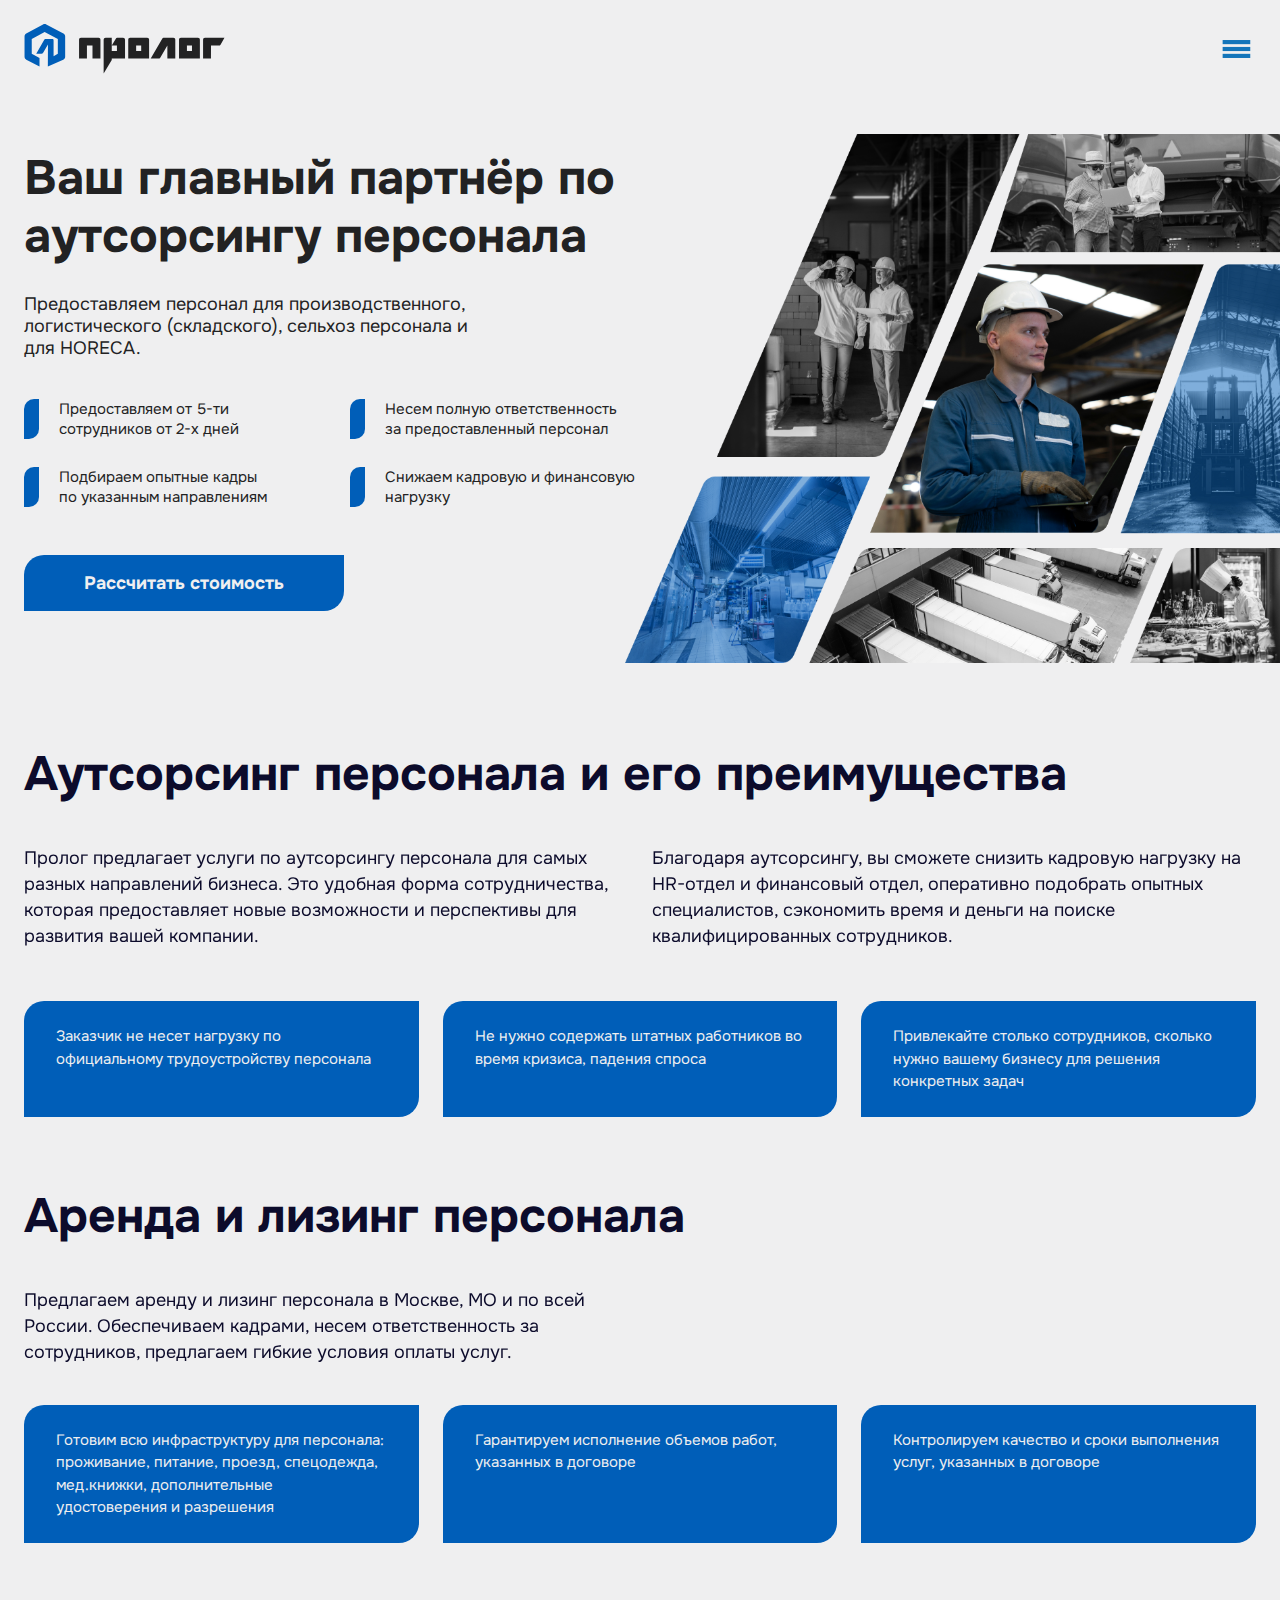
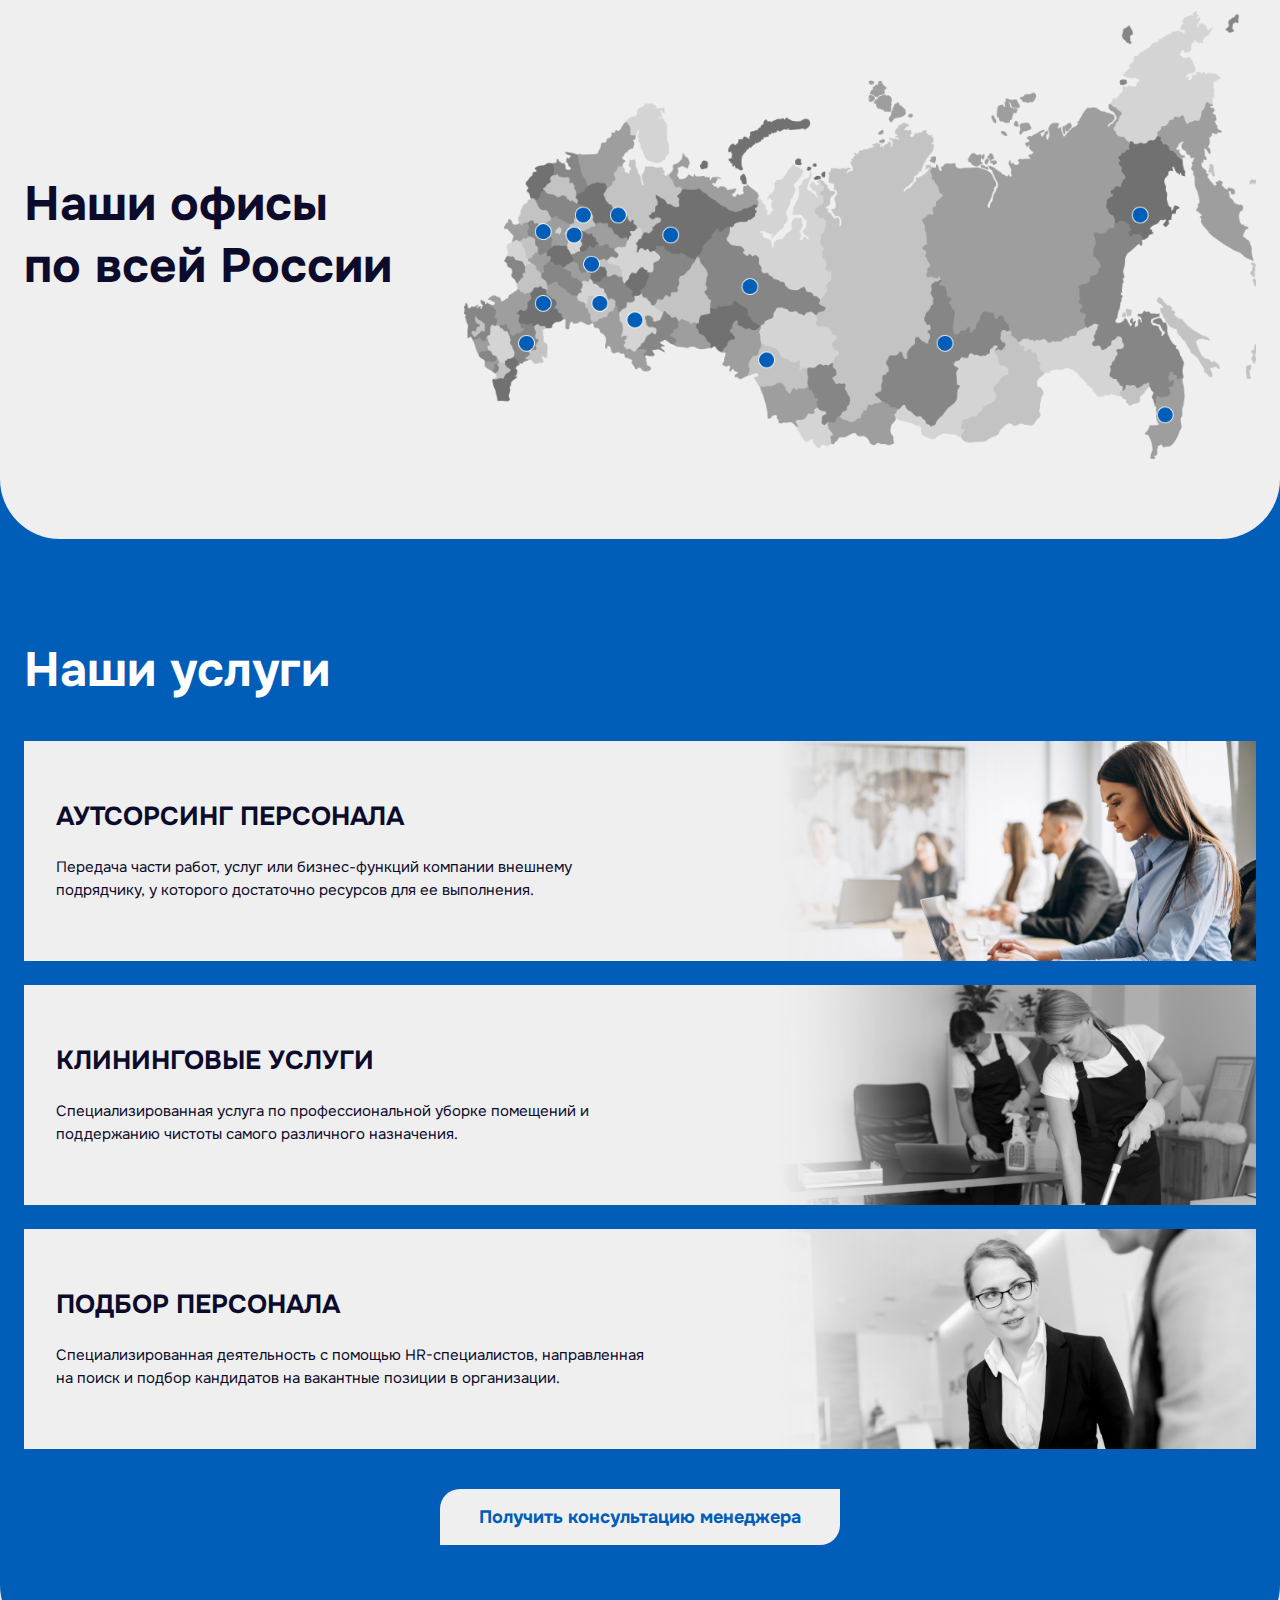
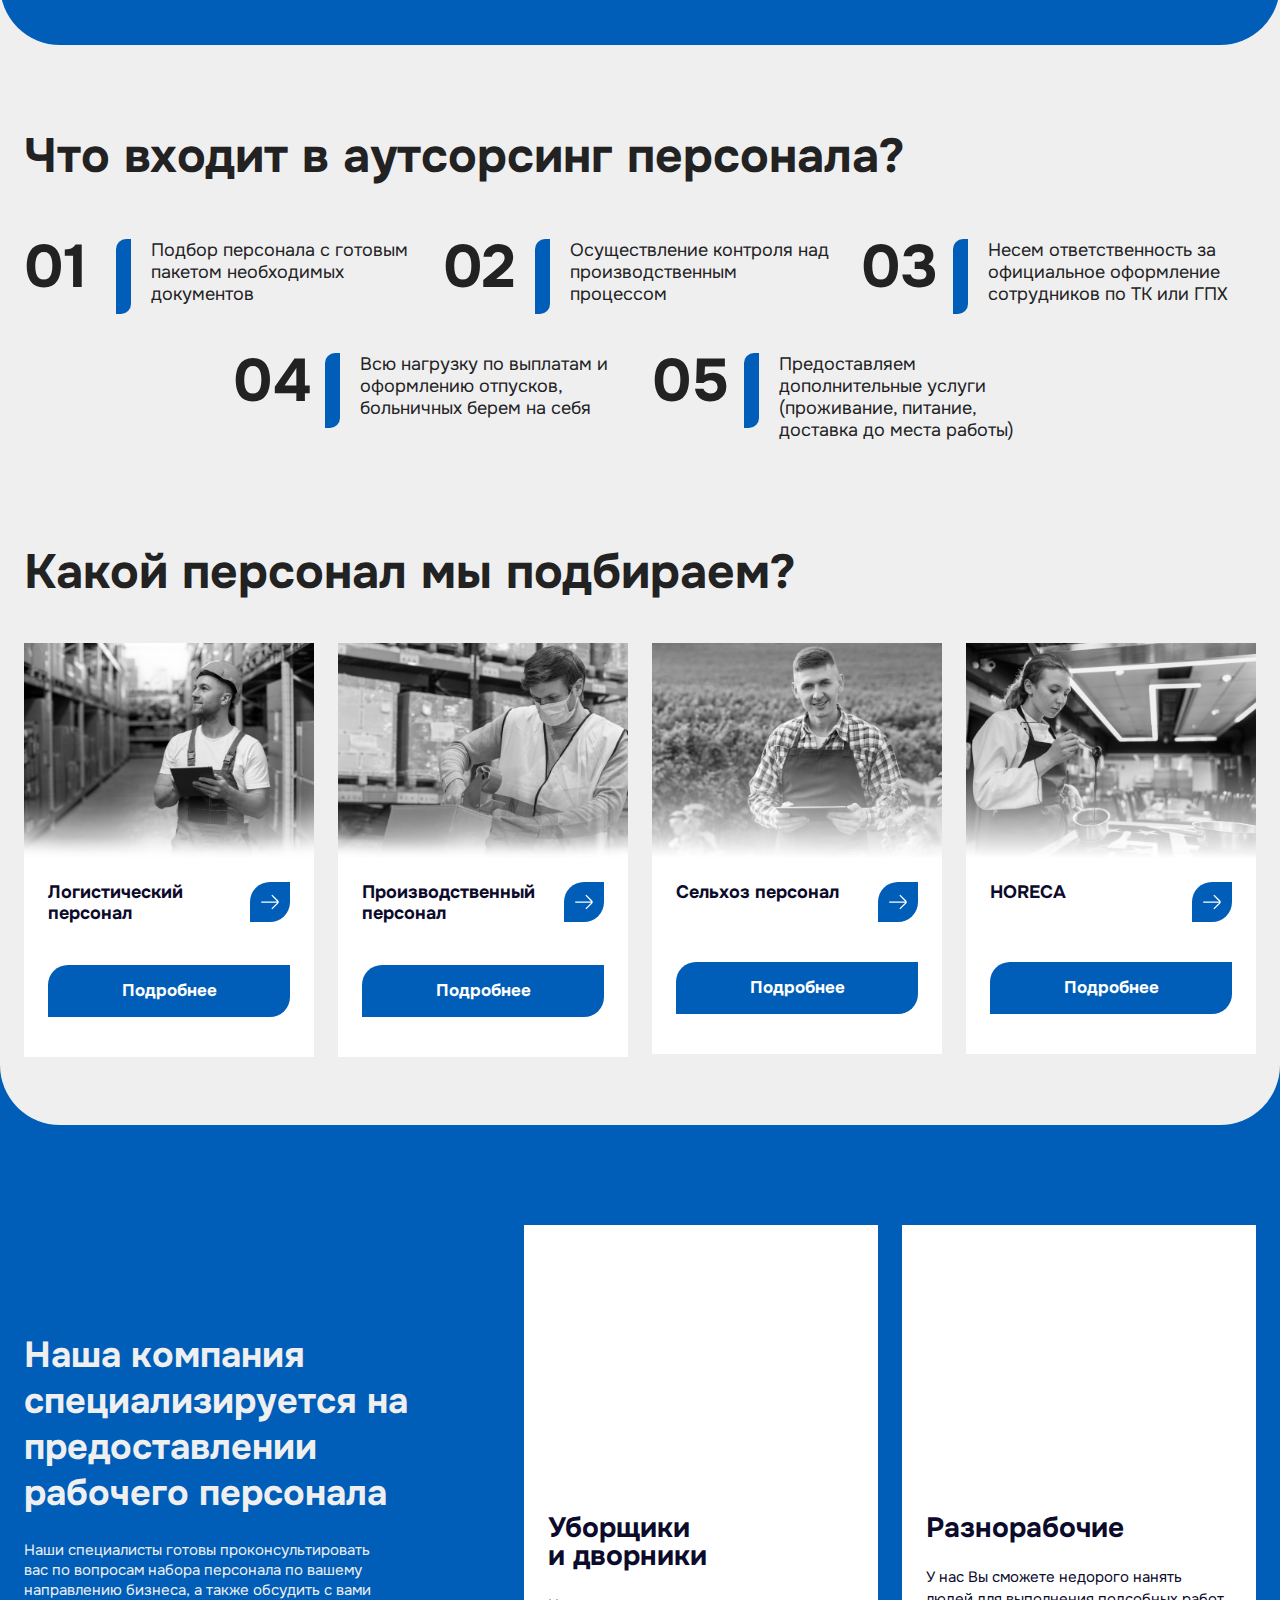
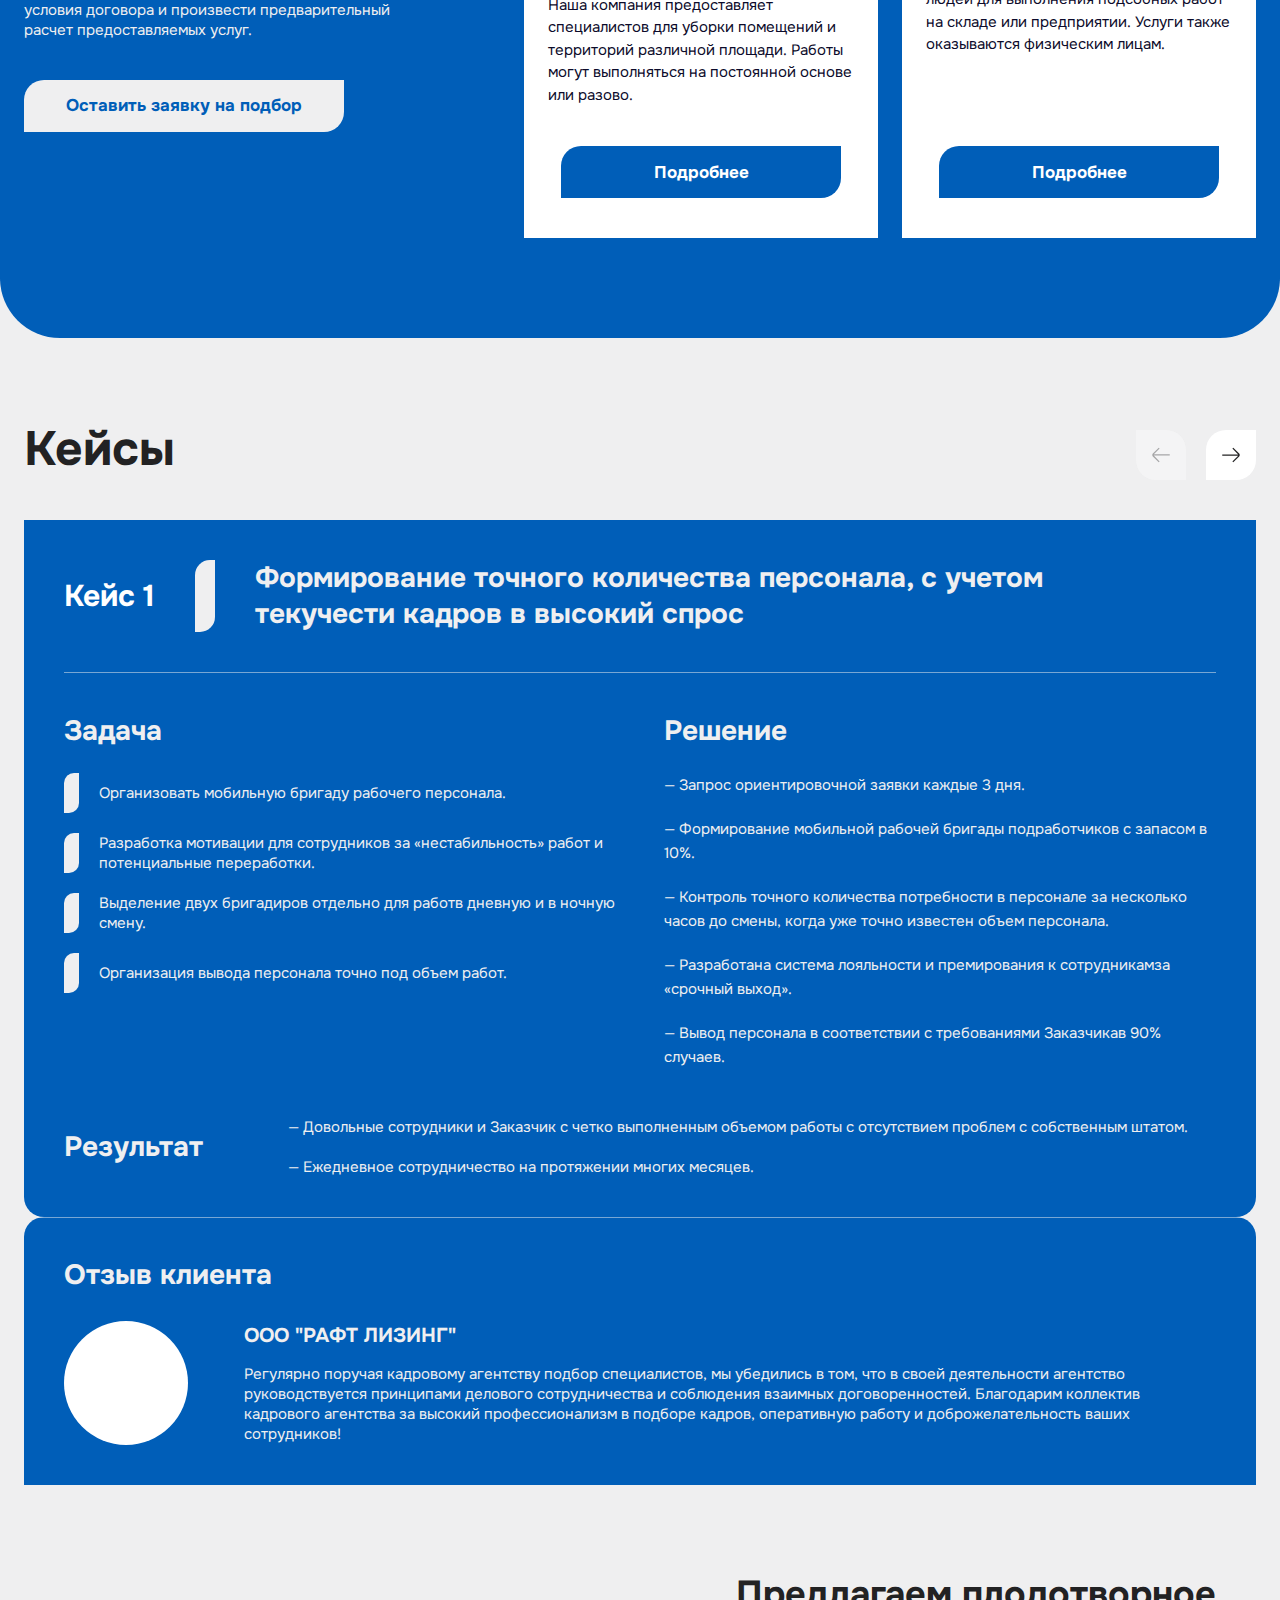
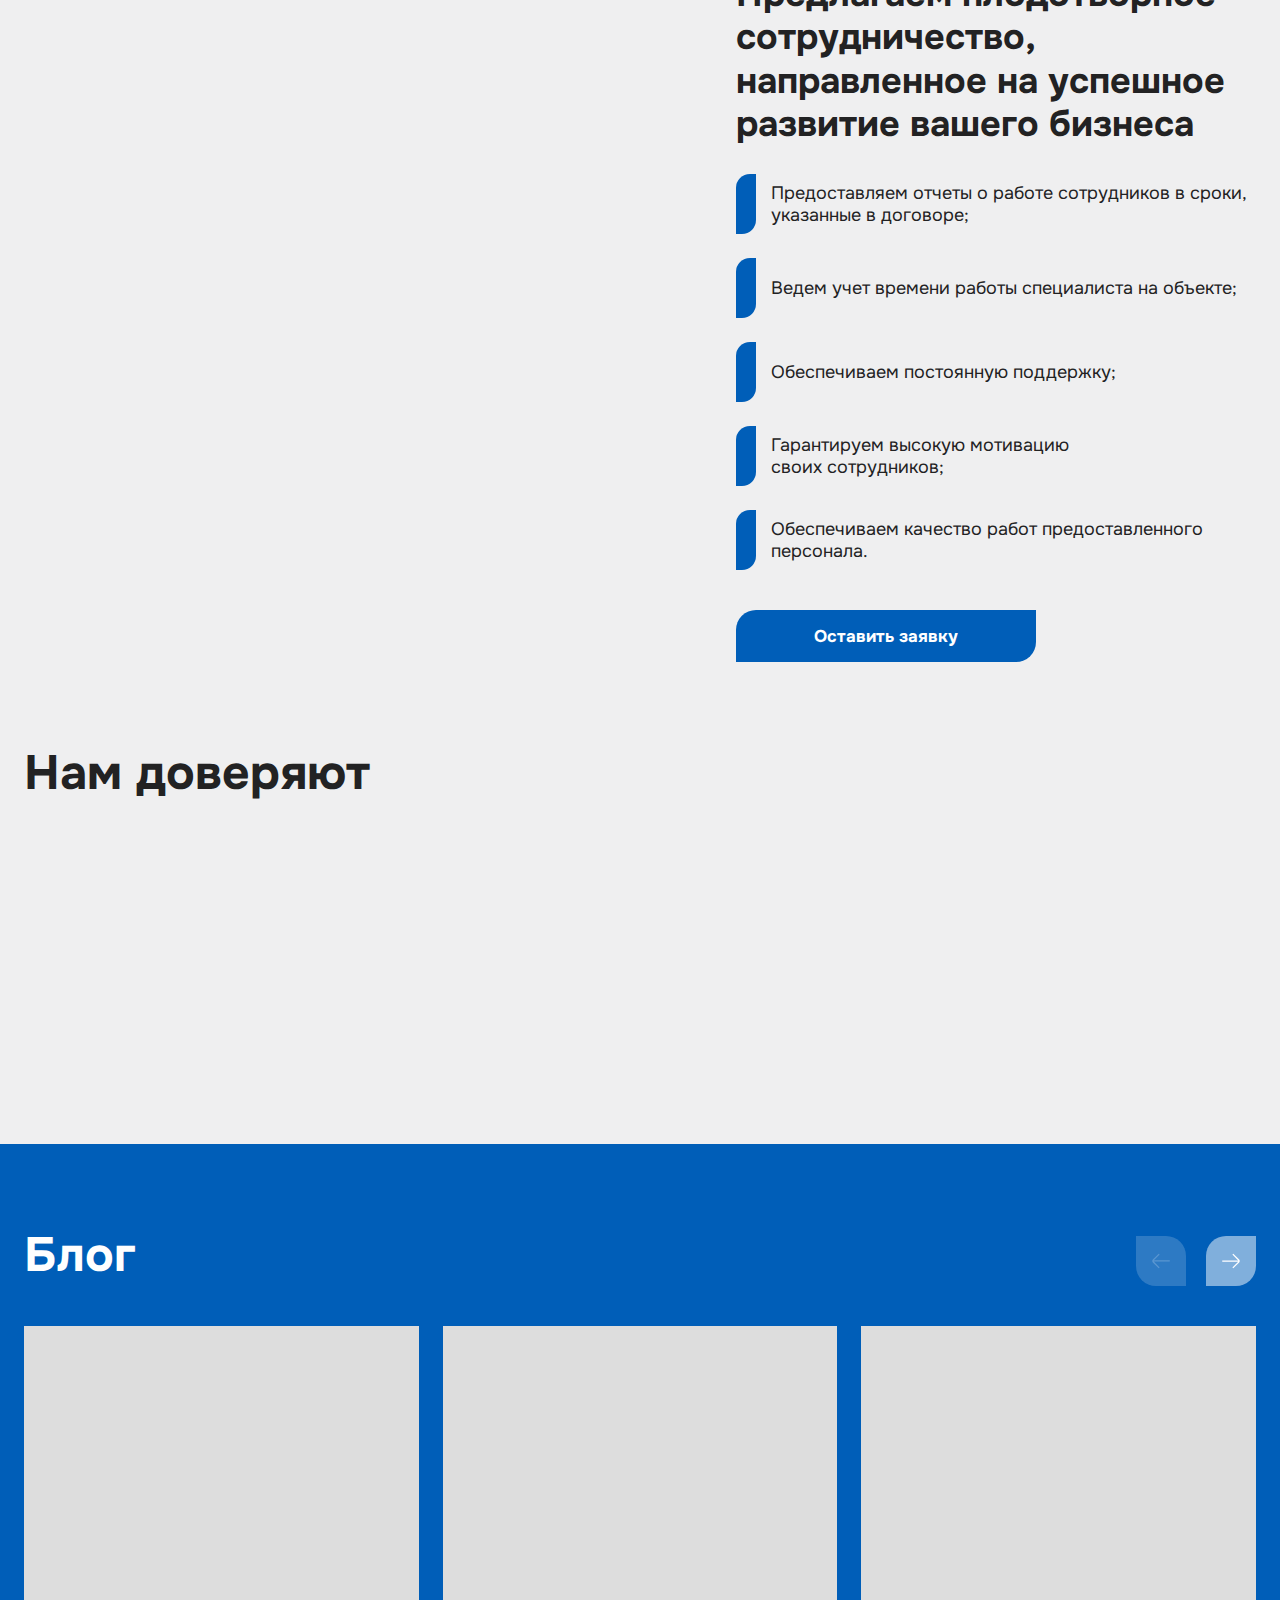
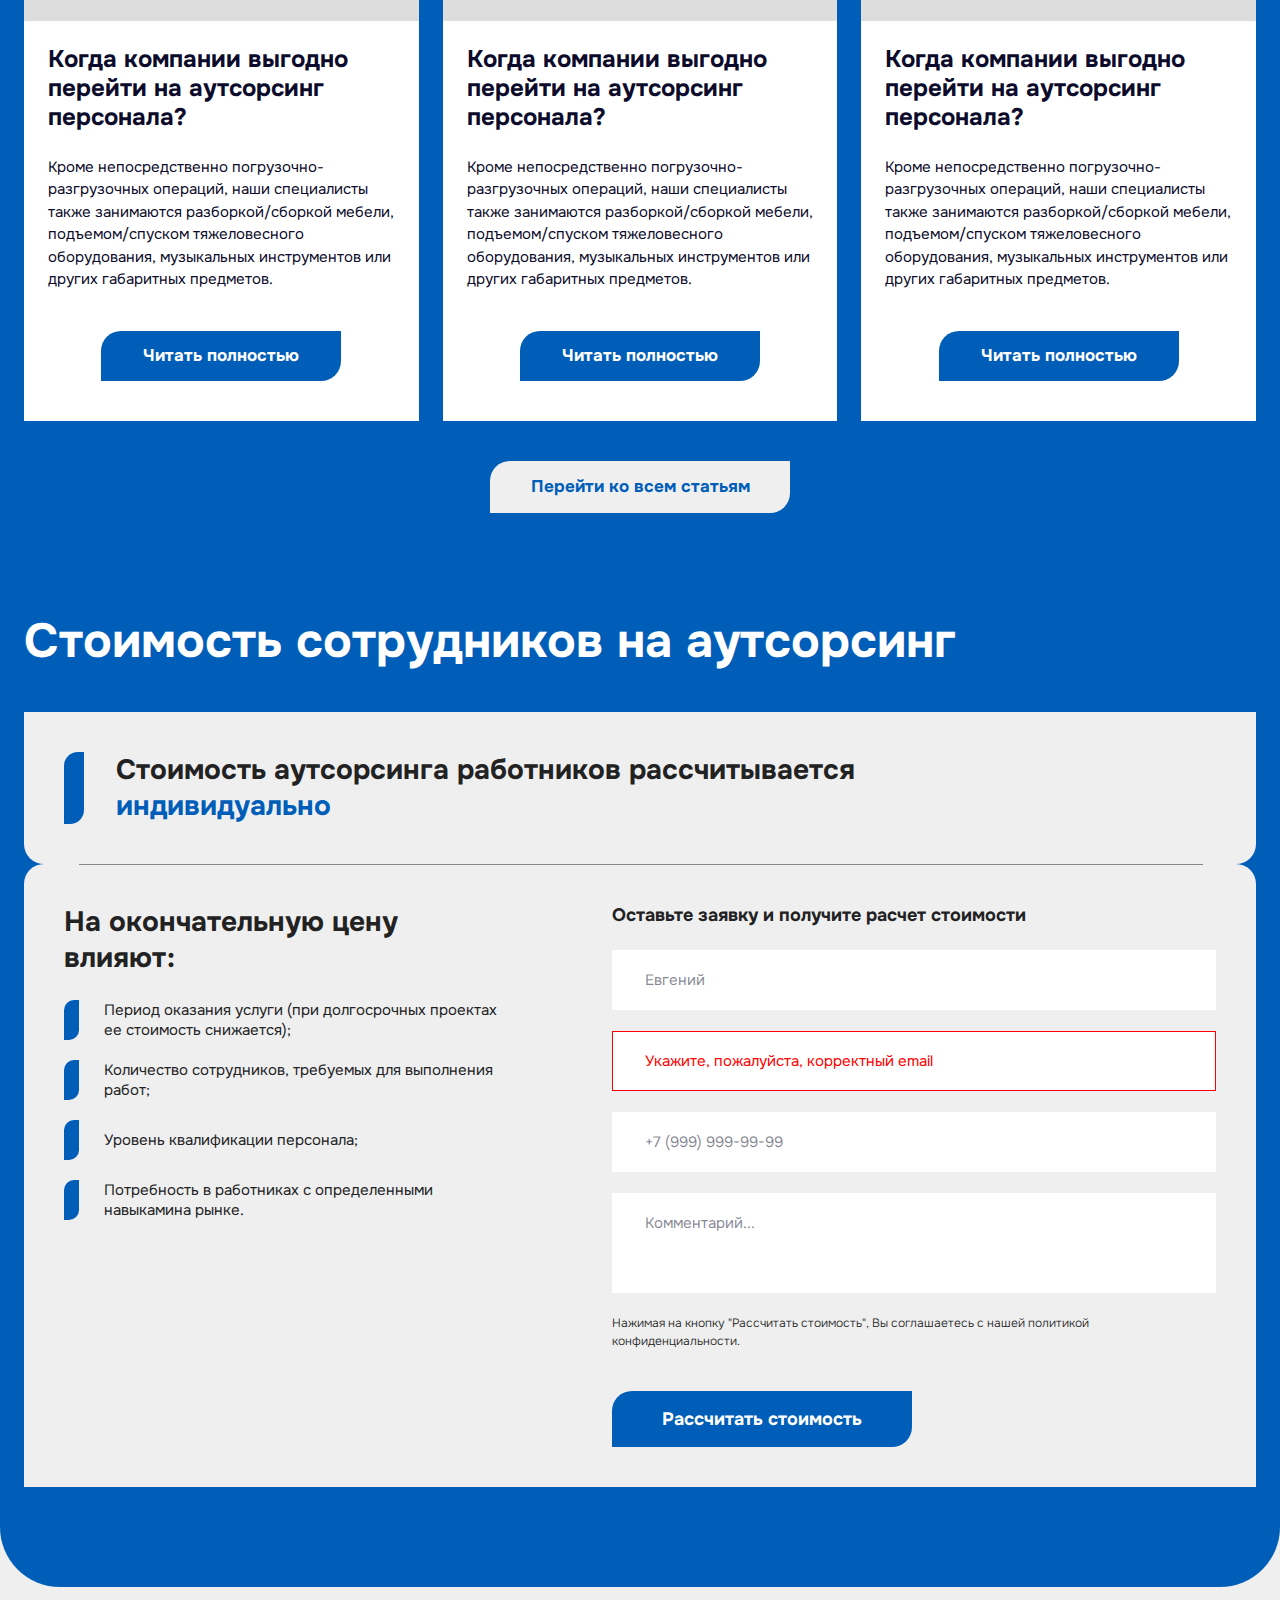
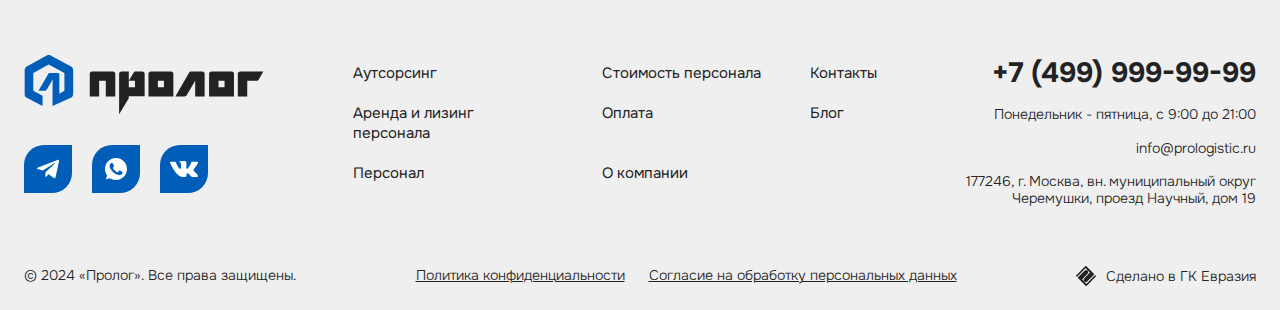
==== index.html @ 7a9c89be "Initial commit" ====
<!DOCTYPE html>
<html lang="ru">
	<head>
		<meta http-equiv="Content-Type" content="text/html; charset=utf-8">

		<!-- Adapting the page for mobile devices -->
		<meta name="viewport" content="width=device-width, initial-scale=1, maximum-scale=1">

		<!-- Prohibition of phone number recognition -->
		<meta name="format-detection" content="telephone=no">
		<meta name="SKYPE_TOOLBAR" content ="SKYPE_TOOLBAR_PARSER_COMPATIBLE">

		<!-- Page title -->
		<title>Заголовок страницы</title>

		<!-- Meta description -->
		<meta name="description" content="">

		<!-- Meta Keywords -->
		<meta name="keywords" content="">

		<!-- Changing the color of the mobile browser panel -->
		<meta name="msapplication-TileColor" content="#005EB8">
		<meta name="theme-color" content="#005EB8">

		<!-- Connecting fonts from Google -->
		<link rel="preconnect" href="https://fonts.googleapis.com">
		<link rel="preconnect" href="https://fonts.gstatic.com" crossorigin>
		<link href="https://fonts.googleapis.com/css2?family=Onest:wght@100..900&display=swap" rel="stylesheet">

		<!-- Connecting style files -->
		<link rel="stylesheet" href="css/swiper-bundle.min.css" async>
		<link rel="stylesheet" href="css/swiper.css" async>
		<link rel="stylesheet" href="css/styles.css" async>

		<link rel="stylesheet" href="css/response_1899.css" media="print, (max-width: 1899px)" async>
		<link rel="stylesheet" href="css/response_1439.css" media="print, (max-width: 1439px)" async>
		<link rel="stylesheet" href="css/response_1279.css" media="print, (max-width: 1279px)" async>
		<link rel="stylesheet" href="css/response_1023.css" media="print, (max-width: 1023px)" async>
		<link rel="stylesheet" href="css/response_767.css" media="print, (max-width: 767px)" async>
		<link rel="stylesheet" href="css/response_479.css" media="(max-width: 479px)" async>
	</head>

	<body>
		<div class="wrap">
			<div class="main">
				<header>
					<div class="cont row">
						<div class="logo">
							<img src="images/logo.svg" alt="">
						</div>

						<nav class="menu row">
							<div class="menu_item">
								<a href="/">Аутсорсинг</a>
							</div>

							<div class="menu_item">
								<a href="/">Аренда и лизинг персонала</a>
							</div>

							<div class="menu_item">
								<a href="/">Стоимость персонала</a>
							</div>

							<div class="menu_item">
								<a href="/">Персонал</a>
							</div>

							<div class="menu_item">
								<a href="/">О компании</a>
							</div>

							<div class="menu_item">
								<a href="/">Контакты</a>
							</div>

							<div class="menu_item">
								<a href="/">Блог</a>
							</div>
						</nav>

						<button class="callback_btn modal_btn" data-modal="callback_modal">Перезвоните мне</button>

						<button class="mob_menu_btn">
							<svg class="icon"><use xlink:href="images/sprite.svg#ic_menu"></use></svg>
							<svg class="icon"><use xlink:href="images/sprite.svg#ic_close"></use></svg>
						</button>
					</div>
				</header>


				<section class="mob_menu">
					<div class="scroll">
						<div class="messengers">
							<a href="/" target="_blank" rel="noopener nofollow">
								<svg class="icon"><use xlink:href="images/sprite.svg#ic_telegram"></use></svg>
							</a>

							<a href="/" target="_blank" rel="noopener nofollow">
								<svg class="icon"><use xlink:href="images/sprite.svg#ic_whatsapp"></use></svg>
							</a>
						</div>

						<div class="menu">
							<div><a href="/">Аутсорсинг</a></div>

							<div><a href="/">Стоимость персонала</a></div>

							<div><a href="/">Контакты</a></div>

							<div><a href="/">Аренда и лизинг персонала</a></div>

							<div><a href="/">Оплата</a></div>

							<div><a href="/">Блог</a></div>

							<div><a href="/">Персонал</a></div>

							<div><a href="/">О компании</a></div>
						</div>

						<div class="contacts">
							<div class="phone">
								<a href="tel:+74999999999">+7 (499) 999-99-99</a>
							</div>

							<div class="work_time">Понедельник - пятница, с 9:00 до 21:00</div>

							<div class="email">
								<a href="mailto:info@prologistic.ru">info@prologistic.ru</a>
							</div>

							<div class="location">177246, г. Москва, вн. муниципальный округ<br> Черемушки, проезд Научный, дом 19</div>
						</div>

						<div class="links">
							<div><a href="/">Политика конфиденциальности</a></div>

							<div><a href="/">Согласие на обработку персональных данных</a></div>
						</div>

						<div class="copyright">&copy; 2024 «Пролог». Все права защищены.</div>
					</div>
				</section>


				<section class="first_section">
					<div class="cont">
						<div class="data">
							<div class="title">Ваш главный партнёр по аутсорсингу персонала</div>

							<div class="text_block">
								<p>Предоставляем персонал для производственного, логистического (складского), сельхоз персонала и для HORECA.</p>
							</div>

							<div class="items">
								<div>Предоставляем от 5-ти<br> сотрудников от 2-х дней</div>

								<div>Несем полную ответственность за предоставленный персонал</div>

								<div>Подбираем опытные кадры<br> по указанным направлениям</div>

								<div>Снижаем кадровую и финансовую нагрузку</div>
							</div>

							<button class="btn">Рассчитать стоимость</button>
						</div>
					</div>

					<img src="images/tmp/first_section.png" alt="" class="bg" loading="lazy">
				</section>


				<section class="advantages block">
					<div class="cont">
						<div class="block_head">
							<div class="title">Аутсорсинг персонала и его преимущества</div>
						</div>

						<div class="text_block">
							<div class="columns">
								<p>Пролог предлагает услуги по аутсорсингу персонала для самых разных направлений бизнеса. Это удобная форма сотрудничества, которая предоставляет новые возможности и перспективы для развития вашей компании.</p>

								<p>Благодаря аутсорсингу, вы сможете снизить кадровую нагрузку на HR-отдел и финансовый отдел, оперативно подобрать опытных специалистов, сэкономить время и деньги на поиске квалифицированных сотрудников.</p>
							</div>
						</div>

						<div class="row">
							<div class="item">Заказчик не несет нагрузку по официальному трудоустройству персонала</div>

							<div class="item">Не нужно содержать штатных работников во время кризиса, падения спроса</div>

							<div class="item">Привлекайте столько сотрудников, сколько нужно вашему бизнесу для решения конкретных задач</div>
						</div>
					</div>
				</section>


				<section class="rent block">
					<div class="cont">
						<div class="block_head">
							<div class="title">Аренда и лизинг персонала</div>
						</div>

						<div class="text_block">
							<div class="columns">
								<p>Предлагаем аренду и лизинг персонала в Москве, МО и по всей России. Обеспечиваем кадрами, несем ответственность за сотрудников, предлагаем гибкие условия оплаты услуг.</p>
							</div>
						</div>

						<div class="row">
							<div class="item">Готовим всю инфраструктуру для персонала: проживание, питание, проезд, спецодежда, мед.книжки, дополнительные удостоверения и разрешения</div>

							<div class="item">Гарантируем исполнение объемов работ, указанных в договоре</div>

							<div class="item">Контролируем качество и сроки выполнения услуг, указанных в договоре</div>
						</div>
					</div>
				</section>


				<section class="geography">
					<div class="cont row">
						<div class="block_head">
							<div class="title">Наши офисы<br> по всей России</div>
						</div>

						<div class="image">
							<img src="images/tmp/geography_map.png" alt="" loading="lazy">
						</div>
					</div>
				</section>


				<section class="services small">
					<div class="cont">
						<div class="block_head">
							<div class="title">Наши услуги</div>
						</div>

						<div class="list">
							<div class="service">
								<div class="image">
									<img src="images/tmp/service_thumb1.png" alt="" loading="lazy">
								</div>

								<div class="data">
									<div class="name">АУТСОРСИНГ ПЕРСОНАЛА</div>

									<div class="desc">Передача части работ, услуг или бизнес-функций компании внешнему подрядчику, у которого достаточно ресурсов для ее выполнения.</div>
								</div>
							</div>

							<div class="service">
								<div class="image">
									<img src="images/tmp/service_thumb2.png" alt="" loading="lazy">
								</div>

								<div class="data">
									<div class="name">КЛИНИНГОВЫЕ УСЛУГИ</div>

									<div class="desc">Специализированная услуга по профессиональной уборке помещений и поддержанию чистоты самого различного назначения.</div>
								</div>
							</div>

							<div class="service">
								<div class="image">
									<img src="images/tmp/service_thumb3.png" alt="" loading="lazy">
								</div>

								<div class="data">
									<div class="name">ПОДБОР ПЕРСОНАЛА</div>

									<div class="desc">Специализированная деятельность с помощью HR-специалистов, направленная на поиск и подбор кандидатов на вакантные позиции в организации.</div>
								</div>
							</div>
						</div>

						<button class="btn">Получить консультацию менеджера</button>
					</div>
				</section>


				<section class="what_included">
					<div class="cont">
						<div class="block_head">
							<div class="title">Что входит в аутсорсинг персонала?</div>
						</div>

						<div class="row">
							<div class="item">
								<div class="name">Подбор персонала с готовым пакетом необходимых документов</div>
							</div>

							<div class="item">
								<div class="name">Осуществление контроля над производственным процессом</div>
							</div>

							<div class="item">
								<div class="name">Несем ответственность за официальное оформление сотрудников по ТК или ГПХ</div>
							</div>

							<div class="item">
								<div class="name">Всю нагрузку по выплатам и оформлению отпусков, больничных берем на себя</div>
							</div>

							<div class="item">
								<div class="name">Предоставляем дополнительные услуги (проживание, питание, доставка до места работы)</div>
							</div>
						</div>
					</div>
				</section>


				<section class="kind_of_staff">
					<div class="cont">
						<div class="block_head">
							<div class="title">Какой персонал мы подбираем?</div>
						</div>

						<div class="row">
							<div class="item">
								<div class="thumb">
									<img src="images/tmp/kind_of_staff_thumb1.png" alt="" loading="lazy">
								</div>

								<div class="info">
									<div class="name">
										<span>Логистический персонал</span>

										<div class="icon">
											<svg><use xlink:href="images/sprite.svg#ic_arrow_hor"></use></svg>
										</div>
									</div>

									<div class="sub">
										<div>Грузчики</div>
										<div>Фасовщики</div>
										<div>Комплектовщики</div>
										<div>Стикеровщики</div>
										<div>Уборщики и дворники</div>
										<div>Разнорабочие</div>
										<div>Водители штебелеров</div>
										<div>Водители погрузчиков</div>
									</div>

									<div class="link">
										<a href="/">Подробнее</a>
									</div>
								</div>
							</div>

							<div class="item">
								<div class="thumb">
									<img src="images/tmp/kind_of_staff_thumb2.png" alt="" loading="lazy">
								</div>

								<div class="info">
									<div class="name">
										<span>Производственный персонал</span>

										<div class="icon">
											<svg><use xlink:href="images/sprite.svg#ic_arrow_hor"></use></svg>
										</div>
									</div>

									<div class="sub">
										<div>Грузчики</div>
										<div>Фасовщики</div>
										<div>Комплектовщики</div>
										<div>Стикеровщики</div>
										<div>Уборщики и дворники</div>
										<div>Разнорабочие</div>
										<div>Водители штебелеров</div>
										<div>Водители погрузчиков</div>
									</div>

									<div class="link">
										<a href="/">Подробнее</a>
									</div>
								</div>
							</div>

							<div class="item">
								<div class="thumb">
									<img src="images/tmp/kind_of_staff_thumb3.png" alt="" loading="lazy">
								</div>

								<div class="info">
									<div class="name">
										<span>Сельхоз персонал</span>

										<div class="icon">
											<svg><use xlink:href="images/sprite.svg#ic_arrow_hor"></use></svg>
										</div>
									</div>

									<div class="sub">
										<div>Грузчики</div>
										<div>Фасовщики</div>
										<div>Комплектовщики</div>
										<div>Стикеровщики</div>
										<div>Уборщики и дворники</div>
										<div>Разнорабочие</div>
										<div>Водители штебелеров</div>
										<div>Водители погрузчиков</div>
									</div>

									<div class="link">
										<a href="/">Подробнее</a>
									</div>
								</div>
							</div>

							<div class="item">
								<div class="thumb">
									<img src="images/tmp/kind_of_staff_thumb4.png" alt="" loading="lazy">
								</div>

								<div class="info">
									<div class="name">
										<span>HORECA</span>

										<div class="icon">
											<svg><use xlink:href="images/sprite.svg#ic_arrow_hor"></use></svg>
										</div>
									</div>

									<div class="sub">
										<div>Грузчики</div>
										<div>Фасовщики</div>
										<div>Комплектовщики</div>
										<div>Стикеровщики</div>
										<div>Уборщики и дворники</div>
										<div>Разнорабочие</div>
										<div>Водители штебелеров</div>
										<div>Водители погрузчиков</div>
									</div>

									<div class="link">
										<a href="/">Подробнее</a>
									</div>
								</div>
							</div>
						</div>
					</div>
				</section>


				<section class="specializes">
					<div class="cont row">
						<div class="data">
							<div class="title">Наша компания специализируется на предоставлении рабочего персонала</div>

							<div class="desc">Наши специалисты готовы проконсультировать<br> вас по вопросам набора персонала по вашему направлению бизнеса, а также обсудить с вами условия договора и произвести предварительный расчет предоставляемых услуг.</div>

							<button class="btn">Оставить заявку на подбор</button>
						</div>

						<div class="items">
							<div class="item">
								<div class="thumb">
									<img src="images/tmp/vacancies_thumb5.png" alt="" loading="lazy">
								</div>

								<div class="info">
									<div class="name">Уборщики<br> и дворники</div>

									<div class="desc">Наша компания предоставляет специалистов для уборки помещений и территорий различной площади. Работы могут выполняться на постоянной основе или разово.</div>

									<div class="link">
										<a href="/">Подробнее</a>
									</div>
								</div>
							</div>

							<div class="item">
								<div class="thumb">
									<img src="images/tmp/vacancies_thumb6.png" alt="" loading="lazy">
								</div>

								<div class="info">
									<div class="name">Разнорабочие</div>

									<div class="desc">У нас Вы сможете недорого нанять людей для выполнения подсобных работ на складе или предприятии. Услуги также оказываются физическим лицам.</div>

									<div class="link">
										<a href="/">Подробнее</a>
									</div>
								</div>
							</div>
						</div>
					</div>
				</section>


				<section class="cases block">
					<div class="cont">
						<div class="block_head">
							<div class="title">Кейсы</div>
						</div>

						<div class="swiper">
							<div class="swiper-wrapper">
								<div class="swiper-slide">
									<div class="case">
										<div class="head">
											<div class="number">Кейс <span></span></div>

											<div class="title">Формирование точного количества персонала, с учетом текучести кадров в высокий спрос</div>
										</div>

										<div class="row">
											<div class="task">
												<div class="title">Задача</div>

												<div class="items">
													<div>Организовать мобильную бригаду рабочего персонала.</div>

													<div>Разработка мотивации для сотрудников за «нестабильность» работ и потенциальные переработки.</div>

													<div>Выделение двух бригадиров отдельно для работв дневную и в ночную смену.</div>

													<div>Организация вывода персонала точно под объем работ.</div>
												</div>
											</div>

											<div class="solution">
												<div class="title">Решение</div>

												<div class="items">
													<div>— Запрос ориентировочной заявки каждые 3 дня.</div>

													<div>— Формирование мобильной рабочей бригады подработчиков с запасом в 10%.</div>

													<div>— Контроль точного количества потребности в персонале за несколько часов до смены, когда уже точно известен объем персонала.</div>

													<div>— Разработана система лояльности и премирования к сотрудникамза «срочный выход».</div>

													<div>— Вывод персонала в соответствии с требованиями Заказчикав 90% случаев.</div>
												</div>
											</div>
										</div>

										<div class="result">
											<div class="title">Результат</div>

											<div class="items">
												<div>— Довольные сотрудники и Заказчик с четко выполненным объемом работы с отсутствием проблем с собственным штатом.</div>

												<div>— Ежедневное сотрудничество на протяжении многих месяцев.</div>
											</div>
										</div>
									</div>

									<div class="review">
										<div class="title">Отзыв клиента</div>

										<div class="row">
											<div class="logo">
												<img src="images/tmp/review_logo.jpg" alt="" loading="lazy">
											</div>

											<div>
												<div class="company">ООО "РАФТ ЛИЗИНГ"</div>

												<div class="text">Регулярно поручая кадровому агентству подбор специалистов, мы убедились в том, что в своей деятельности агентство руководствуется принципами делового сотрудничества и соблюдения взаимных договоренностей. Благодарим коллектив кадрового агентства за высокий профессионализм в подборе кадров, оперативную работу и доброжелательность ваших сотрудников!</div>
											</div>
										</div>
									</div>
								</div>

								<div class="swiper-slide">
									<div class="case">
										<div class="head">
											<div class="number">Кейс <span></span></div>

											<div class="title">Формирование точного количества персонала, с учетом текучести кадров в высокий спрос</div>
										</div>

										<div class="row">
											<div class="task">
												<div class="title">Задача</div>

												<div class="items">
													<div>Организовать мобильную бригаду рабочего персонала.</div>

													<div>Разработка мотивации для сотрудников за «нестабильность» работ и потенциальные переработки.</div>

													<div>Выделение двух бригадиров отдельно для работв дневную и в ночную смену.</div>

													<div>Организация вывода персонала точно под объем работ.</div>
												</div>
											</div>

											<div class="solution">
												<div class="title">Решение</div>

												<div class="items">
													<div>— Запрос ориентировочной заявки каждые 3 дня.</div>

													<div>— Формирование мобильной рабочей бригады подработчиков с запасом в 10%.</div>

													<div>— Контроль точного количества потребности в персонале за несколько часов до смены, когда уже точно известен объем персонала.</div>

													<div>— Разработана система лояльности и премирования к сотрудникамза «срочный выход».</div>

													<div>— Вывод персонала в соответствии с требованиями Заказчикав 90% случаев.</div>
												</div>
											</div>
										</div>

										<div class="result">
											<div class="title">Результат</div>

											<div class="items">
												<div>— Довольные сотрудники и Заказчик с четко выполненным объемом работы с отсутствием проблем с собственным штатом.</div>

												<div>— Ежедневное сотрудничество на протяжении многих месяцев.</div>
											</div>
										</div>
									</div>

									<div class="review">
										<div class="title">Отзыв клиента</div>

										<div class="row">
											<div class="logo">
												<img src="images/tmp/review_logo.jpg" alt="" loading="lazy">
											</div>

											<div>
												<div class="company">ООО "РАФТ ЛИЗИНГ"</div>

												<div class="text">Регулярно поручая кадровому агентству подбор специалистов, мы убедились в том, что в своей деятельности агентство руководствуется принципами делового сотрудничества и соблюдения взаимных договоренностей. Благодарим коллектив кадрового агентства за высокий профессионализм в подборе кадров, оперативную работу и доброжелательность ваших сотрудников!</div>
											</div>
										</div>
									</div>
								</div>

								<div class="swiper-slide">
									<div class="case">
										<div class="head">
											<div class="number">Кейс <span></span></div>

											<div class="title">Формирование точного количества персонала, с учетом текучести кадров в высокий спрос</div>
										</div>

										<div class="row">
											<div class="task">
												<div class="title">Задача</div>

												<div class="items">
													<div>Организовать мобильную бригаду рабочего персонала.</div>

													<div>Разработка мотивации для сотрудников за «нестабильность» работ и потенциальные переработки.</div>

													<div>Выделение двух бригадиров отдельно для работв дневную и в ночную смену.</div>

													<div>Организация вывода персонала точно под объем работ.</div>
												</div>
											</div>

											<div class="solution">
												<div class="title">Решение</div>

												<div class="items">
													<div>— Запрос ориентировочной заявки каждые 3 дня.</div>

													<div>— Формирование мобильной рабочей бригады подработчиков с запасом в 10%.</div>

													<div>— Контроль точного количества потребности в персонале за несколько часов до смены, когда уже точно известен объем персонала.</div>

													<div>— Разработана система лояльности и премирования к сотрудникамза «срочный выход».</div>

													<div>— Вывод персонала в соответствии с требованиями Заказчикав 90% случаев.</div>
												</div>
											</div>
										</div>

										<div class="result">
											<div class="title">Результат</div>

											<div class="items">
												<div>— Довольные сотрудники и Заказчик с четко выполненным объемом работы с отсутствием проблем с собственным штатом.</div>

												<div>— Ежедневное сотрудничество на протяжении многих месяцев.</div>
											</div>
										</div>
									</div>

									<div class="review">
										<div class="title">Отзыв клиента</div>

										<div class="row">
											<div class="logo">
												<img src="images/tmp/review_logo.jpg" alt="" loading="lazy">
											</div>

											<div>
												<div class="company">ООО "РАФТ ЛИЗИНГ"</div>

												<div class="text">Регулярно поручая кадровому агентству подбор специалистов, мы убедились в том, что в своей деятельности агентство руководствуется принципами делового сотрудничества и соблюдения взаимных договоренностей. Благодарим коллектив кадрового агентства за высокий профессионализм в подборе кадров, оперативную работу и доброжелательность ваших сотрудников!</div>
											</div>
										</div>
									</div>
								</div>
							</div>

							<button class="swiper-button-prev">
								<svg class="icon"><use xlink:href="images/sprite.svg#ic_arrow_hor"></use></svg>
							</button>

							<button class="swiper-button-next">
								<svg class="icon"><use xlink:href="images/sprite.svg#ic_arrow_hor"></use></svg>
							</button>
						</div>
					</div>
				</section>


				<section class="operational_selection default">
					<div class="cont row">
						<div class="data">
							<div class="title">Предлагаем плодотворное сотрудничество, направленное на успешное развитие вашего бизнеса</div>

							<div class="items">
								<div>
									<div class="desc">Предоставляем отчеты о работе сотрудников в сроки, указанные в договоре;</div>
								</div>

								<div>
									<div class="desc">Ведем учет времени работы специалиста на объекте;</div>
								</div>

								<div>
									<div class="desc">Обеспечиваем постоянную поддержку;</div>
								</div>

								<div>
									<div class="desc">Гарантируем высокую мотивацию<br> своих сотрудников;</div>
								</div>

								<div>
									<div class="desc">Обеспечиваем качество работ предоставленного персонала.</div>
								</div>
							</div>

							<button class="btn">Оставить заявку</button>
						</div>
					</div>

					<img src="images/tmp/operational_selection_img.png" alt="" class="img" loading="lazy">
				</section>


				<section class="clients default big_m">
					<div class="cont">
						<div class="block_head">
							<div class="title">Нам доверяют</div>
						</div>

						<div class="row">
							<div class="item">
								<img src="images/tmp/client_logo1.png" alt="" loading="lazy">
							</div>

							<div class="item">
								<img src="images/tmp/client_logo2.png" alt="" loading="lazy">
							</div>

							<div class="item">
								<img src="images/tmp/client_logo3.png" alt="" loading="lazy">
							</div>

							<div class="item">
								<img src="images/tmp/client_logo4.png" alt="" loading="lazy">
							</div>

							<div class="item">
								<img src="images/tmp/client_logo5.png" alt="" loading="lazy">
							</div>

							<div class="item">
								<img src="images/tmp/client_logo1.png" alt="" loading="lazy">
							</div>

							<div class="item">
								<img src="images/tmp/client_logo2.png" alt="" loading="lazy">
							</div>

							<div class="item">
								<img src="images/tmp/client_logo3.png" alt="" loading="lazy">
							</div>

							<div class="item">
								<img src="images/tmp/client_logo4.png" alt="" loading="lazy">
							</div>

							<div class="item">
								<img src="images/tmp/client_logo5.png" alt="" loading="lazy">
							</div>
						</div>
					</div>
				</section>


				<section class="blog blue">
					<div class="cont">
						<div class="block_head">
							<div class="title">Блог</div>
						</div>

						<div class="swiper">
							<div class="swiper-wrapper">
								<div class="swiper-slide">
									<div class="item">
										<a href="/" class="thumb">
											<img src="images/tmp/blog_thumb.jpg" alt="" loading="lazy">
										</a>

										<div class="info">
											<div class="name">
												<a href="/">Когда компании выгодно перейти на аутсорсинг персонала?</a>
											</div>

											<div class="desc">Кроме непосредственно погрузочно-разгрузочных операций, наши специалисты также занимаются разборкой/сборкой мебели, подъемом/спуском тяжеловесного оборудования, музыкальных инструментов или других габаритных предметов.</div>

											<div class="link">
												<a href="/">Читать полностью</a>
											</div>
										</div>
									</div>
								</div>

								<div class="swiper-slide">
									<div class="item">
										<a href="/" class="thumb">
											<img src="images/tmp/blog_thumb.jpg" alt="" loading="lazy">
										</a>

										<div class="info">
											<div class="name">
												<a href="/">Когда компании выгодно перейти на аутсорсинг персонала?</a>
											</div>

											<div class="desc">Кроме непосредственно погрузочно-разгрузочных операций, наши специалисты также занимаются разборкой/сборкой мебели, подъемом/спуском тяжеловесного оборудования, музыкальных инструментов или других габаритных предметов.</div>

											<div class="link">
												<a href="/">Читать полностью</a>
											</div>
										</div>
									</div>
								</div>

								<div class="swiper-slide">
									<div class="item">
										<a href="/" class="thumb">
											<img src="images/tmp/blog_thumb.jpg" alt="" loading="lazy">
										</a>

										<div class="info">
											<div class="name">
												<a href="/">Когда компании выгодно перейти на аутсорсинг персонала?</a>
											</div>

											<div class="desc">Кроме непосредственно погрузочно-разгрузочных операций, наши специалисты также занимаются разборкой/сборкой мебели, подъемом/спуском тяжеловесного оборудования, музыкальных инструментов или других габаритных предметов.</div>

											<div class="link">
												<a href="/">Читать полностью</a>
											</div>
										</div>
									</div>
								</div>

								<div class="swiper-slide">
									<div class="item">
										<a href="/" class="thumb">
											<img src="images/tmp/blog_thumb.jpg" alt="" loading="lazy">
										</a>

										<div class="info">
											<div class="name">
												<a href="/">Когда компании выгодно перейти на аутсорсинг персонала?</a>
											</div>

											<div class="desc">Кроме непосредственно погрузочно-разгрузочных операций, наши специалисты также занимаются разборкой/сборкой мебели, подъемом/спуском тяжеловесного оборудования, музыкальных инструментов или других габаритных предметов.</div>

											<div class="link">
												<a href="/">Читать полностью</a>
											</div>
										</div>
									</div>
								</div>

								<div class="swiper-slide">
									<div class="item">
										<a href="/" class="thumb">
											<img src="images/tmp/blog_thumb.jpg" alt="" loading="lazy">
										</a>

										<div class="info">
											<div class="name">
												<a href="/">Когда компании выгодно перейти на аутсорсинг персонала?</a>
											</div>

											<div class="desc">Кроме непосредственно погрузочно-разгрузочных операций, наши специалисты также занимаются разборкой/сборкой мебели, подъемом/спуском тяжеловесного оборудования, музыкальных инструментов или других габаритных предметов.</div>

											<div class="link">
												<a href="/">Читать полностью</a>
											</div>
										</div>
									</div>
								</div>

								<div class="swiper-slide">
									<div class="item">
										<a href="/" class="thumb">
											<img src="images/tmp/blog_thumb.jpg" alt="" loading="lazy">
										</a>

										<div class="info">
											<div class="name">
												<a href="/">Когда компании выгодно перейти на аутсорсинг персонала?</a>
											</div>

											<div class="desc">Кроме непосредственно погрузочно-разгрузочных операций, наши специалисты также занимаются разборкой/сборкой мебели, подъемом/спуском тяжеловесного оборудования, музыкальных инструментов или других габаритных предметов.</div>

											<div class="link">
												<a href="/">Читать полностью</a>
											</div>
										</div>
									</div>
								</div>
							</div>

							<button class="swiper-button-prev">
								<svg class="icon"><use xlink:href="images/sprite.svg#ic_arrow_hor"></use></svg>
							</button>

							<button class="swiper-button-next">
								<svg class="icon"><use xlink:href="images/sprite.svg#ic_arrow_hor"></use></svg>
							</button>
						</div>

						<div class="all_link">
							<a href="/">Перейти ко всем статьям</a>
						</div>
					</div>
				</section>


				<section class="order_service">
					<div class="cont">
						<div class="block_head">
							<div class="title">Стоимость сотрудников на аутсорсинг</div>
						</div>

						<div class="data">
							<div class="sub_title">Стоимость аутсорсинга работников рассчитывается<br> <span>индивидуально</span></div>
						</div>

						<div class="data">
							<div class="info">
								<div class="title">На окончательную цену влияют:</div>

								<div class="items">
									<div>Период оказания услуги (при долгосрочных проектах ее стоимость снижается);</div>

									<div>Количество сотрудников, требуемых  для выполнения работ;</div>

									<div>Уровень квалификации персонала;</div>

									<div>Потребность в работниках с определенными навыкамина рынке.</div>
								</div>
							</div>

							<form action="" class="form">
								<div class="desc">Оставьте заявку и получите расчет стоимости</div>

								<div class="line">
									<div class="field">
										<input type="text" name="" value="" class="input" placeholder="Евгений">
									</div>
								</div>

								<div class="line">
									<div class="field">
										<input type="email" name="" value="" class="input error" placeholder="Укажите, пожалуйста, корректный email">
									</div>
								</div>

								<div class="line">
									<div class="field">
										<input type="tel" name="" value="" class="input" placeholder="+7 (999) 999-99-99">
									</div>
								</div>

								<div class="line">
									<div class="field">
										<textarea name="" placeholder="Комментарий..."></textarea>
									</div>
								</div>

								<div class="line agree">Нажимая на кнопку "Рассчитать стоимость", Вы соглашаетесь с нашей политикой конфиденциальности.</div>

								<div class="submit">
									<button type="submit" class="submit_btn">Рассчитать стоимость</button>
								</div>
							</form>
						</div>
					</div>
				</section>
			</div>


			<footer>
				<div class="cont row">
					<div class="col">
						<div class="logo">
							<img src="images/logo.svg" alt="">
						</div>

						<div class="socials">
							<a href="/" target="_blank" rel="noopener nofollow">
								<svg class="icon"><use xlink:href="images/sprite.svg#ic_telegram"></use></svg>
							</a>

							<a href="/" target="_blank" rel="noopener nofollow">
								<svg class="icon"><use xlink:href="images/sprite.svg#ic_whatsapp"></use></svg>
							</a>

							<a href="/" target="_blank" rel="noopener nofollow">
								<svg class="icon big"><use xlink:href="images/sprite.svg#ic_vk"></use></svg>
							</a>
						</div>
					</div>

					<div class="menu">
						<div><a href="/">Аутсорсинг</a></div>

						<div><a href="/">Стоимость персонала</a></div>

						<div><a href="/">Контакты</a></div>

						<div><a href="/">Аренда и лизинг персонала</a></div>

						<div><a href="/">Оплата</a></div>

						<div><a href="/">Блог</a></div>

						<div><a href="/">Персонал</a></div>

						<div><a href="/">О компании</a></div>
					</div>

					<div class="contacts">
						<div class="phone">
							<a href="tel:+74999999999">+7 (499) 999-99-99</a>
						</div>

						<div class="work_time">Понедельник - пятница, с 9:00 до 21:00</div>

						<div class="email">
							<a href="mailto:info@prologistic.ru">info@prologistic.ru</a>
						</div>

						<div class="location">177246, г. Москва, вн. муниципальный округ<br> Черемушки, проезд Научный, дом 19</div>
					</div>
				</div>

				<div class="cont row">
					<div class="copyright">&copy; 2024 «Пролог». Все права защищены.</div>

					<div class="links">
						<div><a href="/">Политика конфиденциальности</a></div>

						<div><a href="/">Согласие на обработку персональных данных</a></div>
					</div>

					<div class="creator">
						<a href="/" target="_blank">
							<img src="images/creator_logo.svg" alt="">
							<span>Сделано в ГК Евразия</span>
						</a>
					</div>
				</div>
			</footer>
		</div>


		<!-- Connecting javascript files -->
		<script src="js/jquery-3.6.3.min.js"></script>
		<script src="js/functions.js"></script>
		<script src="js/swiper-bundle.min.js"></script>
		<script src="js/imask.js"></script>
		<script src="js/scripts.js"></script>
	</body>
</html>
---- css/styles.css ----
/*------------------
    Reset styles
------------------*/
*
{
    box-sizing: border-box;
    margin: 0;
    padding: 0;

    scroll-margin-top: 24px;
}

*:before,
*:after
{
    box-sizing: border-box;
}

html
{
    -webkit-font-smoothing: antialiased;
    -moz-osx-font-smoothing: grayscale;
        -ms-text-size-adjust: 100%;
    -webkit-text-size-adjust: 100%;
}

body
{
    margin: 0;

    overscroll-behavior: none;
    -webkit-tap-highlight-color: transparent;
    -webkit-overflow-scrolling: touch;
    text-rendering: optimizeLegibility;
    text-decoration-skip: objects;
}

img
{
    border-style: none;
}

textarea
{
    overflow: auto;
}

input,
textarea,
input:active,
textarea:active,
button
{
    margin: 0;

    -webkit-border-radius: 0;
            border-radius: 0;
         outline: none transparent !important;
    box-shadow: none;

    -webkit-appearance: none;
            appearance: none;
    -moz-outline: none !important;
}

input::-webkit-outer-spin-button,
input::-webkit-inner-spin-button
{
    margin: 0;

    -webkit-appearance: none;
}

input[type=number]
{
    -moz-appearance: textfield;
}

:focus
{
    outline: 0;
}

:hover,
:active
{
    -webkit-tap-highlight-color: rgba(0, 0, 0, 0);
    -webkit-touch-callout: none;
}


::-ms-clear
{
    display: none;
}



/*-------------------
    Global styles
-------------------*/
:root
{
    --bg: #efeff0;
    --scroll_width: 17px;
    --text_color: #222223;
    --font_size: 18px;
    --font_size_title: 64px;
    --font_family: 'Onest', 'Arial', sans-serif;
}


::selection
{
    color: #fff;
    background: #005eb8;
}

::-moz-selection
{
    color: #fff;
    background: #005eb8;
}


.clear
{
    clear: both;
}

.left
{
    float: left;
}

.right
{
    float: right;
}



html
{
    height: 100%;
    min-height: -moz-available;
    min-height: -webkit-fill-available;
    min-height:         fill-available;
}

html.custom_scroll ::-webkit-scrollbar
{
    width: 10px;
    height: 10px;

    background-color: var(--bg);
}

html.custom_scroll ::-webkit-scrollbar-thumb
{
    background-color: #005eb8;
}


body
{
    font: var(--font_size) var(--font_family);

    height: 100%;
    min-height: -moz-available;
    min-height: -webkit-fill-available;
    min-height:         fill-available;

    color: var(--text_color);
}

body.lock
{
    overflow: hidden;
}


button
{
    font-family: inherit;
    font-size: inherit;
    font-weight: inherit;
    line-height: inherit;

    display: inline-block;

    cursor: pointer;
    vertical-align: top;

    color: inherit;
    border: none;
    background: none;
}


.wrap
{
    position: relative;
    z-index: 9;

    display: flex;
    overflow: clip;
    flex-direction: column;

    min-height: 100%;

    background: var(--bg);
}


.main
{
    display: flex;
    flex: 1 0 auto;
    flex-direction: column;
}


.cont
{
    width: 100%;
    max-width: 1676px;
    margin: 0 auto;
    padding: 0 40px;
}


.row
{
    display: flex;
    align-content: flex-start;
    align-items: flex-start;
    flex-wrap: wrap;
    justify-content: flex-start;
}



.block
{
    margin-bottom: 82px;
}



/*----------------
    Pagination
----------------*/
.pagination
{
    display: flex;
    align-content: center;
    align-items: center;
    flex-wrap: wrap;
    justify-content: center;

    margin-top: 50px;
}


.pagination a
{
    display: flex;
    align-content: center;
    align-items: center;
    flex-wrap: wrap;
    justify-content: center;

    width: 50px;
    height: 50px;

    transition: .2s linear;

    color: #232323;
    border-radius: 0 20px;
    background: #fff;

            backdrop-filter: blur(10px);
    -webkit-backdrop-filter: blur(10px);
}

.pagination a.next
{
    border-radius: 20px 0;
}


.pagination a + a
{
    margin-left: 20px;
}


.pagination a .icon
{
    display: block;

    width: 30px;
    height: 30px;
}

.pagination a.next .icon
{
    transform: rotate(180deg);
}


.pagination a:hover
{
    color: #fff;
    background: #005eb8;
}



/*--------------
    More btn
--------------*/
.more_btn
{
    font-size: 20px;
    font-weight: 700;

    position: relative;
    z-index: 3;

    display: block;

    width: 350px;
    max-width: 100%;
    height: 60px;
    margin: -30px auto 0;

    color: #fff;
    border-radius: 20px 0;
    background: #005eb8;
}



/*------------
    Header
------------*/
header
{
    position: relative;
    z-index: 91;
    top: 0;
    left: 0;

    width: 100%;
    padding: 30px 0;
}


header .cont
{
    align-content: center;
    align-items: center;
    justify-content: space-between;
}



header .logo
{
    display: block;

    text-decoration: none;

    color: currentColor;
}


header .logo img
{
    display: block;
}



header .menu_item + .menu_item
{
    margin-left: 30px;
}


header .menu_item > a
{
    font-size: 14px;

    display: block;

    text-decoration: none;

    color: currentColor;
}



header .callback_btn
{
    font-size: 20px;
    font-weight: 700;

    width: 350px;
    max-width: 100%;
    height: 60px;

    color: #efeff0;
    border-radius: 20px 0;
    background: #005eb8;
}



header .mob_menu_btn
{
    display: none;
    align-content: center;
    align-items: center;
    flex-wrap: wrap;
    justify-content: center;

    width: 40px;
    height: 40px;

    color: #1375ba;
}


header .mob_menu_btn .icon
{
    display: block;

    width: 29px;
    height: 18px;
}


header .mob_menu_btn .icon + .icon
{
    display: none;

    width: 18px;
    height: 18px;
}


header .mob_menu_btn.active .icon
{
    display: none;
}

header .mob_menu_btn.active .icon + .icon
{
    display: block;
}



/*---------------
    Mob. menu
---------------*/
.mob_menu
{
    position: fixed;
    z-index: 90;
    top: 0;
    left: 100%;

    width: 100%;
    height: 100%;
    min-height: -moz-available;
    min-height: -webkit-fill-available;
    min-height:         fill-available;
    padding: 92px 0 0;

    transition: transform .3s linear;
    text-align: center;

    background: var(--bg);
}


.mob_menu.show
{
    transform: translateX(-100%);
}


.mob_menu .scroll
{
    display: flex;
    overflow: auto;
    flex-direction: column;

    height: 100%;
    min-height: -moz-available;
    min-height: -webkit-fill-available;
    min-height:         fill-available;
    padding: 0 24px 24px;

    overscroll-behavior-y: contain;
}



.mob_menu .messengers
{
    display: flex;
    align-content: center;
    align-items: center;
    flex-wrap: wrap;
    justify-content: flex-start;
}


.mob_menu .messengers a
{
    display: flex;
    align-content: center;
    align-items: center;
    flex-wrap: wrap;
    justify-content: center;

    width: 40px;
    height: 40px;

    text-decoration: none;

    color: #fff;
    border-radius: 20px 0;
    background: #005eb8;

            backdrop-filter: blur(10px);
    -webkit-backdrop-filter: blur(10px);
}


.mob_menu .messengers a + a
{
    margin-left: 20px;
}


.mob_menu .messengers .icon
{
    display: block;

    width: 20px;
    height: 20px;
}



.mob_menu .menu
{
    margin-top: 30px;

    color: #0c0b2b;
}


.mob_menu .menu > * + *
{
    margin-top: 20px;
}


.mob_menu .menu a
{
    display: inline-block;

    vertical-align: top;
    text-decoration: none;

    color: currentColor;
}



.mob_menu .contacts
{
    font-size: 14px;
    font-weight: 300;

    margin-top: 35px;

    text-align: center;
}


.mob_menu .contacts .phone
{
    font-size: 24px;
    font-weight: 600;
    line-height: 150%;

    color: #051a32;
}


.mob_menu .contacts .phone a
{
    text-decoration: none;

    color: currentColor;
}


.mob_menu .contacts .work_time
{
    line-height: 20px;

    margin-top: 20px;
}


.mob_menu .contacts .email
{
    line-height: normal;

    margin-top: 10px;

    white-space: nowrap;
}


.mob_menu .contacts .email a
{
    text-decoration: none;

    color: currentColor;
}


.mob_menu .contacts .location
{
    margin-top: 10px;
}



.mob_menu .links
{
    font-size: 10px;
    font-weight: 300;

    margin-top: auto;
    padding-top: 30px;
}


.mob_menu .links > * + *
{
    margin-top: 8px;
}


.mob_menu .links a
{
    color: currentColor;

    text-decoration-thickness: 1px;
}



.mob_menu .copyright
{
    font-size: 10px;
    font-weight: 300;

    margin-top: 30px;
}



/*---------------
    Page head
---------------*/
.page_head
{
    margin-bottom: 100px;
    padding-top: 25px;
}

.page_head.small_m
{
    margin-bottom: 69px;
}



.breadcrumbs a
{
    text-decoration: none;

    color: currentColor;
}


.breadcrumbs .sep
{
    display: inline-block;

    margin: 0 2px;

    vertical-align: top;
}



.page_title
{
    font-size: var(--font_size_title);
    font-weight: 700;
    line-height: 120%;

    display: block;

    margin-top: 113px;
}



/*----------------
    Block head
----------------*/
.block_head
{
    margin-bottom: 50px;
}


.block_head .title
{
    font-size: var(--font_size_title);
    font-weight: 700;
    line-height: normal;

    display: block;
}


.block_head .desc
{
    font-size: 24px;

    width: 788px;
    max-width: 100%;
    margin-top: 30px;
}


.block_head .desc p + p
{
    margin-top: 32px;
}



/*------------------
    Form elements
------------------*/
.form
{
    --form_border_color: #fff;
    --form_focus_color: #fff;
    --form_error_color: #f00;
    --form_bg_color: #fff;
    --form_placeholder_color: rgba(12, 11, 43, .50);
}


.form ::-webkit-input-placeholder
{
    color: var(--form_placeholder_color);
}

.form :-moz-placeholder
{
    color: var(--form_placeholder_color);
}

.form ::-moz-placeholder
{
    opacity: 1;
    color: var(--form_placeholder_color);
}

.form :-ms-input-placeholder
{
    color: var(--form_placeholder_color);
}


.form .line
{
    margin-bottom: 21px;
}


.form .field
{
    position: relative;
}


.form .input
{
    font-family: var(--font_family);
    font-size: var(--font_size);

    display: block;

    width: 100%;
    height: 60px;
    padding: 0 32px;

    transition: border-color .2s linear;

    color: var(--text_color);
    border: 1px solid var(--form_border_color);
    background: var(--form_bg_color);
}

.form .input:-webkit-autofill
{
    -webkit-box-shadow: inset 0 0 0 50px var(--form_bg_color) !important;
}


.form textarea
{
    font-family: var(--font_family);
    font-size: var(--font_size);

    display: block;

    width: 100%;
    height: 100px;
    padding: 19px 32px;

    resize: none;
    transition: border-color .2s linear;

    color: var(--text_color);
    border: 1px solid var(--form_border_color);
    background: var(--form_bg_color);
}

.form textarea::-webkit-scrollbar
{
    width: 5px;
    height: 5px;
}


.form .input:focus,
.form textarea:focus
{
    border-color: var(--form_focus_color);
}


.form .error
{
    border-color: var(--form_error_color);
}


.form .error::-webkit-input-placeholder
{
    color: var(--form_error_color);
}

.form .error:-moz-placeholder
{
    color: var(--form_error_color);
}

.form .error::-moz-placeholder
{
    opacity: 1;
    color: var(--form_error_color);
}

.form .error:-ms-input-placeholder
{
    color: var(--form_error_color);
}


.form .agree
{
    font-size: 12px;
    font-weight: 300;
    line-height: 150%;

    color: #232323;
}


.form .submit
{
    padding-top: 29px;
}


.form .submit_btn
{
    font-size: 20px;
    font-weight: 700;

    width: 350px;
    max-width: 100%;
    height: 60px;

    color: #fff;
    border-radius: 20px 0;
    background: #005eb8;
}



/*----------------
    Typography
----------------*/
.text_block
{
    font-size: var(--font_size);
}


.text_block > *
{
    margin-bottom: 24px;
}


.text_block > :last-child
{
    margin-bottom: 0 !important;
}

.text_block > :first-child
{
    margin-top: 0 !important;
}


.text_block img
{
    display: block;

    max-width: 100%;
}


.text_block .columns
{
    column-gap: 24px;
    column-count: 2;
}


.text_block .columns > *
{
    transform: translateZ(0);

    --webkit-column-break-inside: avoid;
    page-break-inside: avoid;
    break-inside: avoid;
}


.text_block .columns > * + *
{
    margin-top: 24px;
}



/*-------------------
    First section
-------------------*/
.first_section
{
    position: relative;

    display: flex;
    align-content: center;
    align-items: center;
    flex-wrap: wrap;
    justify-content: flex-start;

    min-height: 783px;
    margin-top: 25px;
    margin-bottom: 110px;
    padding-top: 70px;
    padding-bottom: 110px;
}


.first_section .bg
{
    position: absolute;
    z-index: 1;
    right: 0;
    bottom: 0;

    display: block;

    width: calc(50% + 15px);

    pointer-events: none;
}


.first_section .cont
{
    position: relative;
    z-index: 2;
}


.first_section .data
{
    width: 848px;
    max-width: 100%;
}


.first_section .title
{
    font-size: var(--font_size_title);
    font-weight: 700;
    line-height: 120%;
}


.first_section .text_block
{
    font-size: 24px;

    width: 702px;
    max-width: 100%;
    margin-top: 30px;
}


.first_section .text_block > *
{
    margin-bottom: 36px;
}


.first_section .items
{
    display: flex;
    align-content: flex-start;
    align-items: flex-start;
    flex-wrap: wrap;
    justify-content: flex-start;

    width: 790px;
    max-width: calc(100% + 42px);
    margin-top: 38px;
    margin-bottom: -30px;
    margin-left: -42px;
}


.first_section .items > *
{
    position: relative;

    display: flex;
    align-content: center;
    align-items: center;
    flex-wrap: wrap;
    justify-content: flex-start;

    width: calc(50% - 42px);
    min-height: 40px;
    margin-bottom: 30px;
    margin-left: 42px;
    padding-left: 49px;
}


.first_section .items > *:before
{
    position: absolute;
    top: 0;
    bottom: 0;
    left: 0;

    display: block;

    width: 15px;
    height: 40px;
    margin: auto 0;

    content: '';

    border-radius: 10px 0 10px 0;
    background: #005eb8;
}


.first_section .btn
{
    font-size: 20px;
    font-weight: 700;

    display: block;

    width: 350px;
    max-width: 100%;
    height: 60px;
    margin-top: 106px;

    color: #efeff0;
    border-radius: 20px 0;
    background: #005eb8;
}



/*----------------
    Advantages
----------------*/
.advantages .block_head
{
    color: #0c0b2b;
}


.advantages .text_block
{
    font-size: 24px;
    line-height: 34px;

    margin-bottom: 47px;

    color: #0c0b2b;
}


.advantages .row
{
    align-content: stretch;
    align-items: stretch;

    margin-bottom: -72px;
    margin-left: -72px;
}


.advantages .row > *
{
    width: calc(33.333% - 72px);
    margin-bottom: 72px;
    margin-left: 72px;
}


.advantages .item
{
    line-height: 150%;

    padding: 29px 40px;

    color: #efeff0;
    border-radius: 20px 0;
    background: #005eb8;
}



/*----------
    Rent
----------*/
.rent .block_head
{
    color: #0c0b2b;
}


.rent .text_block
{
    font-size: 24px;
    line-height: 34px;

    margin-bottom: 47px;

    color: #0c0b2b;
}


.rent .row
{
    align-content: stretch;
    align-items: stretch;

    margin-bottom: -72px;
    margin-left: -72px;
}


.rent .row > *
{
    width: calc(33.333% - 72px);
    margin-bottom: 72px;
    margin-left: 72px;
}


.rent .item
{
    line-height: 150%;

    padding: 34px 29px;

    color: #efeff0;
    border-radius: 20px 0;
    background: #005eb8;
}



/*---------------
    Geography
---------------*/
.geography
{
    position: relative;
    z-index: 5;

    padding-bottom: 93px;

    border-radius: 0 0 60px 60px;
    background: var(--bg);
}


.geography .block_head
{
    align-self: center;

    margin: 0;

    color: #0c0b2b;
}


.geography .image
{
    width: 950px;
    max-width: 100%;
    margin-left: auto;
}


.geography .image img
{
    display: block;

    max-width: 100%;
    margin: 0 auto;
}



/*-------------------
    What included
-------------------*/
.what_included .row
{
    justify-content: center;

    margin-bottom: -72px;
    margin-left: -48px;
    padding-top: 15px;

    counter-reset: number;
}


.what_included .row > *
{
    width: calc(33.333% - 48px);
    margin-bottom: 72px;
    margin-left: 48px;
}


.what_included .item
{
    position: relative;

    padding-left: 122px;
}


.what_included .item:before
{
    font-size: 80px;
    font-weight: 700;

    position: absolute;
    top: -10px;
    left: 0;

    display: block;

    content: counter(number, decimal-leading-zero);
    counter-increment: number;
}


.what_included .item .name
{
    font-size: 24px;

    position: relative;

    padding-left: 40px;
}


.what_included .item .name:before
{
    position: absolute;
    top: 0;
    left: 0;

    display: block;

    width: 20px;
    height: 90px;

    content: '';

    border-radius: 14px 0 14px 0;
    background: #005eb8;
}



/*----------
    Blog
----------*/
.blog.blue
{
    padding-top: 119px;
    padding-bottom: 49px;

    color: #fff;
    background: #005eb8;
}


.blog .swiper
{
    overflow: visible !important;
}


.blog .swiper-slide
{
    position: relative;

    visibility: hidden;

    transition: opacity .2s linear, visibility .2s linear;
    pointer-events: none;

    opacity: 0;
}


.blog .swiper-slide.visible
{
    visibility: visible;

    pointer-events: auto;

    opacity: 1;
}


.blog .row
{
    align-content: stretch;
    align-items: stretch;

    margin-bottom: -50px;
    margin-left: -70px;
}


.blog .row > *
{
    width: calc(33.333% - 70px);
    margin-bottom: 50px;
    margin-left: 70px;
}


.blog .item
{
    background: #fff;
}


.blog .item .thumb
{
    position: relative;

    display: block;

    padding-bottom: 74.845%;

    text-decoration: none;

    color: currentColor;
    background: #ddd;
}


.blog .item .thumb img
{
    position: absolute;
    z-index: 1;
    top: 0;
    left: 0;

    display: block;

    width: 100%;
    height: 100%;

    object-fit: cover;
}


.blog .item .info
{
    padding: 23px 27px 52px 28px;

    color: #0c0b2b;
}


.blog .item .name
{
    font-size: 32px;
    font-weight: 700;
    line-height: 120%;
}


.blog .item .name a
{
    display: inline-block;

    vertical-align: top;
    text-decoration: none;

    color: currentColor;
}


.blog .item .desc
{
    line-height: 150%;

    margin-top: 32px;
}


.blog .item .link
{
    margin-top: 43px;
}


.blog .item .link a
{
    font-size: 20px;
    font-weight: 700;

    display: flex;
    align-content: center;
    align-items: center;
    flex-wrap: wrap;
    justify-content: center;

    width: 350px;
    max-width: 100%;
    height: 60px;
    margin: 0 auto;

    text-align: center;
    text-decoration: none;

    color: #fff;
    border-radius: 20px 0;
    background: #005eb8;
}


.blog .all_link
{
    margin-top: 60px;
}


.blog .all_link a
{
    font-size: 20px;
    font-weight: 700;

    display: flex;
    align-content: center;
    align-items: center;
    flex-wrap: wrap;
    justify-content: center;

    width: 350px;
    max-width: 100%;
    height: 60px;
    margin: 0 auto;

    text-align: center;
    text-decoration: none;

    color: #005eb8;
    border-radius: 20px 0;
    background: #efeff0;
}



/*-------------------
    Contacts info
-------------------*/
.contacts_info .feedback
{
    width: 626px;
    max-width: 100%;
}


.contacts_info .feedback .desc
{
    font-size: 24px;
    font-weight: 700;

    margin-bottom: 30px;
}



.contacts_info .location
{
    width: calc(50% - 10px);
    margin-left: auto;
}


.contacts_info .location .title
{
    font-size: 36px;
    font-weight: 700;

    margin-bottom: 46px;
}


.contacts_info .location .address
{
    font-size: 24px;

    width: 738px;
    max-width: 100%;
}


.contacts_info .location .map
{
    position: relative;

    overflow: hidden;

    height: 294px;
    margin-top: 24px;

    background: #ddd;
}



/*--------------
    Articles
--------------*/
.articles .article
{
    position: relative;

    padding-top: 29px;
    padding-bottom: 174px;

    border-radius: 0 0 60px 60px;
    background: var(--bg);
}


.articles .article + .article
{
    margin-top: -110px;
    padding-top: 210px;
    padding-bottom: 153px;
}


.articles .article .data
{
    width: 854px;
    max-width: 100%;
}


.articles .article .date
{
    font-weight: 600;

    margin-bottom: 50px;
}


.articles .article .name
{
    font-size: var(--font_size_title);
    font-weight: 700;
    line-height: 120%;
}


.articles .article .name a
{
    display: inline-block;

    vertical-align: top;
    text-decoration: none;

    color: currentColor;
}


.articles .article .text_block
{
    width: 788px;
    max-width: 100%;
    margin-top: 19px;
}


.articles .article .thumb
{
    position: relative;

    width: 642px;
    height: 567px;
    margin-left: auto;

    border-radius: 30px;
}


.articles .article .thumb img
{
    position: absolute;
    z-index: 1;
    top: 0;
    left: 0;

    display: block;

    width: 100%;
    height: 100%;

    border-radius: inherit;

    object-fit: cover;
}



.articles .article.blue
{
    background: #005eb8;
}


.articles .article.blue .date,
.articles .article.blue .name,
.articles .article.blue .text_block
{
    color: #fff;
}



/*---------------------
    About page head
---------------------*/
.about_page_head
{
    position: relative;

    min-height: 660px;
    margin-bottom: 100px;
    padding-top: 52px;
    padding-bottom: 52px;
}


.about_page_head .bg
{
    position: absolute;
    z-index: 1;
    right: 0;
    bottom: 0;

    display: block;

    width: calc(50% + 10px);

    pointer-events: none;
}


.about_page_head .cont
{
    position: relative;
    z-index: 2;
}


.about_page_head .data
{
    width: 848px;
    max-width: 100%;
}


.about_page_head .title
{
    font-size: var(--font_size_title);
    font-weight: 700;
    line-height: 120%;
}


.about_page_head .text_block
{
    font-size: 24px;

    width: 788px;
    max-width: 100%;
    margin-top: 30px;
}


.about_page_head .text_block > *
{
    margin-bottom: 36px;
}



/*----------------
    About info
----------------*/
.about_info
{
    position: relative;
    z-index: 4;

    padding-bottom: 90px;

    border-radius: 0 0 60px 60px;
    background: var(--bg);
}


.about_info .items > * + *
{
    margin-top: 35px;
}


.about_info .item
{
    position: relative;

    display: flex;
    align-content: center;
    align-items: center;
    flex-wrap: wrap;
    justify-content: flex-start;

    min-height: 285px;
    padding: 10px 45px;

    color: #fff;
    background: #005eb8;
}


.about_info .item .desc
{
    line-height: 150%;

    width: 728px;
    max-width: 100%;
}


.about_info .item .image
{
    position: absolute;
    top: 0;
    right: 0;

    height: 100%;

    pointer-events: none;
}


.about_info .item .image img
{
    display: block;

    height: 100%;
}



/*--------------
    Services
--------------*/
.services
{
    position: relative;
    z-index: 3;

    margin-top: -90px;
    padding-top: 190px;
    padding-bottom: 154px;

    color: #fff;
    border-radius: 0 0 60px 60px;
    background: #005eb8;
}


.services.small
{
    margin-top: -127px;
    margin-bottom: 120px;
    padding-top: 213px;
    padding-bottom: 90px;
}


.services .service
{
    position: relative;

    display: flex;
    align-content: center;
    align-items: center;
    flex-wrap: wrap;
    justify-content: flex-start;

    min-height: 285px;
    padding: 10px 45px;

    text-decoration: none;

    color: var(--text_color);
    background: #efeff0;
}


.services .service + .service
{
    margin-top: 35px;
}


.services .service .data
{
    width: 764px;
    max-width: 100%;
}


.services .service .name
{
    font-size: 36px;
    font-weight: 700;
    line-height: 120%;

    text-transform: uppercase;

    color: #0c0b2b;
}


.services .service .desc
{
    line-height: 150%;

    margin-top: 32px;

    color: #0c0b2b;
}


.services .service .image
{
    position: absolute;
    top: 0;
    right: 0;

    height: 100%;

    pointer-events: none;
}


.services .service .image img
{
    display: block;

    height: 100%;
}



.services .btn
{
    font-size: 20px;
    font-weight: 700;

    display: block;

    width: 452px;
    max-width: 100%;
    height: 60px;
    margin: 60px auto 0;

    color: #005eb8;
    border-radius: 20px 0;
    background: #efeff0;
}



/*-------------
    Clients
-------------*/
.clients
{
    position: relative;
    z-index: 2;

    margin-top: -154px;
    padding-top: 264px;
    padding-bottom: 161px;

    border-radius: 0 0 60px 60px;
    background: #efeff0;
}

.clients.default
{
    margin-top: 0;
    padding-top: 100px;
    padding-bottom: 78px;

    border-radius: 0;
    background: none;
}

.clients.default.big_m
{
    padding-bottom: 126px;
}

.cases + .clients
{
    z-index: 6;
}


.clients .row
{
    align-content: stretch;
    align-items: stretch;

    margin-bottom: -26px;
    margin-left: -20px;
}


.clients .row > *
{
    width: calc(20% - 20px);
    margin-bottom: 26px;
    margin-left: 20px;
}


.clients .item
{
    display: flex;
    align-content: center;
    align-items: center;
    flex-wrap: wrap;
    justify-content: center;

    height: 132px;
}


.clients .item img
{
    display: block;

    max-width: 100%;
    max-height: 100%;
}



/*-------------
    Consult
-------------*/
.consult
{
    position: relative;
    z-index: 1;

    margin-top: -92px;
    padding-top: 217px;
    padding-bottom: 120px;

    color: #fff;
    border-radius: 0 0 60px 60px;
    background: #005eb8;
}


.consult .data
{
    display: flex;
    align-content: flex-start;
    align-items: flex-start;
    flex-wrap: wrap;
    justify-content: space-between;

    padding: 45px 161px 41px 54px;

    color: var(--text_color);
    border-radius: 0 0 20px 20px;
    background: #efeff0;
}


.consult .info
{
    width: 592px;
    max-width: 100%;
}


.consult .info .title
{
    font-size: 36px;
    font-weight: 700;
}


.consult .info .desc
{
    font-size: 24px;

    width: 496px;
    max-width: 100%;
    margin-top: 28px;
}


.consult .form
{
    width: 627px;
    max-width: 100%;
    margin-left: auto;
}


.consult .form .desc
{
    font-size: 24px;
    font-weight: 700;

    margin-bottom: 30px;
}



/*-------------------------
    Direction page head
-------------------------*/
.direction_page_head
{
    position: relative;
    z-index: 9;

    min-height: 770px;
    padding-top: 45px;
    padding-bottom: 155px;

    border-radius: 0 0 60px 60px;
    background: var(--bg);
}


.direction_page_head.small
{
    min-height: 670px;
    padding-top: 52px;
    padding-bottom: 52px;

    border-radius: 0;
    background: none;
}


.direction_page_head .bg
{
    position: absolute;
    z-index: 1;
    right: 0;
    bottom: 110px;

    display: block;

    width: calc(50% + 15px);

    pointer-events: none;
}


.direction_page_head.small .bg
{
    bottom: 0;
}


.direction_page_head .cont
{
    position: relative;
    z-index: 2;
}


.direction_page_head .data
{
    width: 848px;
    max-width: 100%;
}


.direction_page_head .title
{
    font-size: var(--font_size_title);
    font-weight: 700;
    line-height: 120%;
}


.direction_page_head .text_block
{
    font-size: 24px;

    width: 788px;
    max-width: 100%;
    margin-top: 30px;
}


.direction_page_head .text_block > *
{
    margin-bottom: 36px;
}


.direction_page_head .link
{
    margin-top: 50px;
}


.direction_page_head .link a
{
    font-size: 20px;
    font-weight: 700;

    display: flex;
    align-content: center;
    align-items: center;
    flex-wrap: wrap;
    justify-content: center;

    width: 350px;
    max-width: 100%;
    height: 60px;

    text-align: center;
    text-decoration: none;

    color: #efeff0;
    border-radius: 20px 0;
    background: #005eb8;
}


.direction_page_head .btn
{
    font-size: 20px;
    font-weight: 700;

    display: block;

    width: 465px;
    max-width: 100%;
    height: 60px;
    margin-top: 50px;

    color: #efeff0;
    border-radius: 20px 0;
    background: #005eb8;
}

.direction_page_head .btn.small
{
    width: 350px;
}



/*------------------------
    Direction services
------------------------*/
.direction_services
{
    position: relative;
    z-index: 7;

    margin-top: -110px;
    padding-top: 227px;
    padding-bottom: 97px;

    color: #fff;
    border-radius: 0 0 60px 60px;
    background: #005eb8;
}


.recruitment + .direction_services
{
    margin-top: -100px;
    padding-top: 177px;
    padding-bottom: 95px;
}


.direction_services .swiper
{
    overflow: visible !important;
}


.direction_services .swiper[data-rows='3']
{
    height: 2150px;
}


.direction_services .swiper-slide
{
    position: relative;

    visibility: hidden;

    height: 670px;

    transition: opacity .2s linear, visibility .2s linear;
    pointer-events: none;

    opacity: 0;
}


.direction_services .swiper-slide.visible
{
    visibility: visible;

    pointer-events: auto;

    opacity: 1;
}


.direction_services .service
{
    height: 670px;

    color: var(--text_color);
    background: #fff;
}


.direction_services .service .thumb
{
    position: relative;

    padding-bottom: 74.845%;
}


.direction_services .service .thumb img
{
    position: absolute;
    z-index: 1;
    top: 0;
    left: 0;

    display: block;

    width: 100%;
    height: 100%;

    object-fit: cover;
}


.direction_services .service .info
{
    padding: 23px 28px 50px;
}


.direction_services .service .name
{
    font-size: 36px;
    font-weight: 700;
    line-height: 34px;

    overflow: hidden;

    white-space: nowrap;
    text-overflow: ellipsis;
}


.direction_services .service .salary
{
    position: relative;

    display: flex;
    align-content: center;
    align-items: center;
    flex-wrap: wrap;
    justify-content: flex-start;

    height: 40px;
    margin-top: 30px;
    padding-left: 35px;
}


.direction_services .service .salary:before
{
    position: absolute;
    top: 0;
    left: 0;

    display: block;

    width: 15px;
    height: 100%;

    content: '';

    border-radius: 10px 0 10px 0;
    background: #005eb8;
}


.direction_services .service .btn
{
    font-size: 20px;
    font-weight: 700;

    display: block;

    width: 350px;
    max-width: 100%;
    height: 60px;
    margin: 70px auto 0;

    color: #fff;
    border-radius: 20px 0;
    background: #005eb8;
}


.direction_services .link
{
    margin-top: 50px;
}


.direction_services .link a
{
    font-size: 20px;
    font-weight: 700;

    display: flex;
    align-content: center;
    align-items: center;
    flex-wrap: wrap;
    justify-content: center;

    width: 350px;
    max-width: 100%;
    height: 60px;
    margin: 0 auto;

    text-align: center;
    text-decoration: none;

    color: #005eb8;
    border-radius: 20px 0;
    background: #fff;
}



/*---------------------
    Reduce expenses
---------------------*/
.reduce_expenses
{
    position: relative;
    z-index: 3;

    margin-top: -157px;
    padding-top: 235px;
    padding-bottom: 104px;

    border-radius: 0 0 60px 60px;
    background: #efeff0;
}


.reduce_expenses .row
{
    justify-content: center;

    margin-bottom: -52px;
    margin-left: -34px;

    counter-reset: number;
}


.reduce_expenses .row > *
{
    width: calc(33.333% - 34px);
    margin-bottom: 52px;
    margin-left: 34px;
}


.reduce_expenses .item
{
    position: relative;

    padding-left: 122px;
}


.reduce_expenses .item:before
{
    font-size: 80px;
    font-weight: 700;

    position: absolute;
    top: -10px;
    left: 0;

    display: block;

    content: counter(number, decimal-leading-zero);
    counter-increment: number;
}


.reduce_expenses .item .name
{
    font-size: 24px;

    position: relative;

    padding-left: 40px;
}


.reduce_expenses .item .name:before
{
    position: absolute;
    top: 0;
    left: 0;

    display: block;

    width: 20px;
    height: 90px;

    content: '';

    border-radius: 14px 0 14px 0;
    background: #005eb8;
}



/*-------------------
    Order service
-------------------*/
.order_service
{
    position: relative;
    z-index: 1;

    margin-top: -101px;
    padding-top: 219px;
    padding-bottom: 122px;

    color: #fff;
    border-radius: 0 0 60px 60px;
    background: #005eb8;
}


.blog.blue + .order_service
{
    margin-top: 0;
    padding-top: 49px;
}


.order_service .data
{
    position: relative;

    display: flex;
    align-content: flex-start;
    align-items: flex-start;
    flex-wrap: wrap;
    justify-content: space-between;

    padding: 47px 161px 42px 54px;

    color: var(--text_color);
    border-radius: 0 0 20px 20px;
    background: #efeff0;
}


.order_service .data + .data
{
    border-radius: 20px 20px 0 0;
}

.order_service .data + .data:before
{
    position: absolute;
    top: 0;
    right: 0;
    left: 1px;

    display: block;

    width: calc(100% - 108px);
    height: 1px;
    margin: 0 auto;

    content: '';
    pointer-events: none;

    background: rgba(34, 34, 35, .50);
}


.order_service .sub_title
{
    font-size: 36px;
    font-weight: 700;

    position: relative;

    padding-left: 71px;
}


.order_service .sub_title:before
{
    position: absolute;
    top: 0;
    left: 0;

    display: block;

    width: 20px;
    height: 100%;

    content: '';

    border-radius: 14px 0 14px 0;
    background: #005eb8;
}


.order_service .sub_title span
{
    color: #005eb8;
}


.order_service .info
{
    width: 592px;
    max-width: 100%;
}


.order_service .info .title
{
    font-size: 36px;
    font-weight: 700;
}


.order_service .info .items
{
    width: 572px;
    max-width: 100%;
    margin-top: 30px;
}


.order_service .info .items > *
{
    position: relative;

    display: flex;
    align-content: center;
    align-items: center;
    flex-wrap: wrap;
    justify-content: flex-start;

    min-height: 40px;
    padding-left: 60px;
}

.order_service .info .items > *:before
{
    position: absolute;
    top: 0;
    bottom: 0;
    left: 0;

    display: block;

    width: 15px;
    height: 40px;
    margin: auto 0;

    content: '';

    border-radius: 10px 0 10px 0;
    background: #005eb8;
}


.order_service .info .items > * + *
{
    margin-top: 20px;
}


.order_service .form
{
    width: 627px;
    max-width: 100%;
    margin-left: auto;
}


.order_service .form .desc
{
    font-size: 24px;
    font-weight: 700;

    margin-bottom: 30px;
}



/*-----------------
    Recruitment
-----------------*/
.recruitment
{
    position: relative;
    z-index: 9;

    padding-top: 110px;
    padding-bottom: 100px;

    border-radius: 0 0 60px 60px;
    background: #efeff0;
}


.recruitment .row
{
    align-content: stretch;
    align-items: stretch;

    margin-bottom: -30px;
    margin-left: -96px;
}


.recruitment .row > *
{
    width: calc(50% - 96px);
    margin-bottom: 30px;
    margin-left: 96px;
}


.recruitment .item
{
    line-height: 150%;

    display: flex;
    align-content: center;
    align-items: center;
    flex-wrap: wrap;
    justify-content: flex-start;

    padding: 16px 50px;

    color: #efeff0;
    border-radius: 20px 0;
    background: #005eb8;
}



/*-------------------
    Direction why
-------------------*/
.direction_why
{
    padding-top: 78px;
    padding-bottom: 78px;
}


.direction_why .row
{
    justify-content: center;

    margin-bottom: -52px;
    margin-left: -34px;
    padding-top: 13px;

    counter-reset: number;
}


.direction_why .row > *
{
    width: calc(33.333% - 34px);
    margin-bottom: 52px;
    margin-left: 34px;
}


.direction_why .item
{
    position: relative;

    padding-left: 122px;
}


.direction_why .item:before
{
    font-size: 80px;
    font-weight: 700;

    position: absolute;
    top: -10px;
    left: 0;

    display: block;

    content: counter(number, decimal-leading-zero);
    counter-increment: number;
}


.direction_why .item .name
{
    font-size: 24px;

    position: relative;

    padding-left: 40px;
}


.direction_why .item .name:before
{
    position: absolute;
    top: 0;
    left: 0;

    display: block;

    width: 20px;
    height: 90px;

    content: '';

    border-radius: 14px 0 14px 0;
    background: #005eb8;
}



/*----------------------
    All our services
----------------------*/
.all_our_services
{
    position: relative;
    z-index: 3;

    padding-top: 87px;
    padding-bottom: 112px;

    border-radius: 0 0 60px 60px;
    background: #efeff0;
}


.all_our_services .swiper
{
    position: relative;

    overflow: visible !important;
}


.all_our_services .swiper-slide
{
    position: relative;

    visibility: hidden;

    transition: opacity .2s linear, visibility .2s linear;
    pointer-events: none;

    opacity: 0;
}


.all_our_services .swiper-slide.visible
{
    visibility: visible;

    pointer-events: auto;

    opacity: 1;
}


.all_our_services .block_head
{
    position: absolute;
    z-index: 5;
    top: 0;
    left: 0;

    margin: 0;
}


.all_our_services .service
{
    display: flex;
    align-content: flex-start;
    align-items: flex-start;
    flex-wrap: wrap;
    justify-content: space-between;
}


.all_our_services .service .data
{
    width: 788px;
    max-width: 100%;
    padding-top: 132px;
}


.all_our_services .service .name
{
    font-size: 32px;
    font-weight: 700;
    line-height: 34px;
}


.all_our_services .service .desc
{
    font-size: 24px;
    line-height: calc(100% + 10px);

    margin-top: 32px;
}


.all_our_services .service .price
{
    position: relative;

    display: flex;
    align-content: center;
    align-items: center;
    flex-wrap: wrap;
    justify-content: flex-start;

    height: 40px;
    margin-top: 30px;
    padding-left: 35px;
}


.all_our_services .service .price:before
{
    position: absolute;
    top: 0;
    left: 0;

    display: block;

    width: 15px;
    height: 100%;

    content: '';

    border-radius: 10px 0 10px 0;
    background: #005eb8;
}


.all_our_services .service .btn
{
    font-size: 20px;
    font-weight: 700;

    display: block;

    width: 350px;
    max-width: 100%;
    height: 60px;
    margin-top: 50px;

    color: #fff;
    border-radius: 20px 0;
    background: #005eb8;
}


.all_our_services .service .image
{
    position: relative;

    width: 642px;
    height: 544px;

    border-radius: 30px;
    background: #ddd;
}


.all_our_services .service .image:after
{
    position: absolute;
    z-index: 2;
    top: 0;
    left: 0;

    display: block;

    width: 100%;
    height: 100%;

    content: '';

    border-radius: inherit;
    background: rgba(0, 94, 184, .50);
}


.all_our_services .service .image img
{
    position: absolute;
    z-index: 1;
    top: 0;
    left: 0;

    display: block;

    width: 100%;
    height: 100%;

    border-radius: inherit;

    object-fit: cover;
}


.all_our_services .controls
{
    display: flex;
    align-content: center;
    align-items: center;
    flex-wrap: wrap;
    justify-content: center;

    margin-top: 50px;
}


.all_our_services .controls .swiper-button-next,
.all_our_services .controls .swiper-button-prev
{
    position: relative;
    right: 0;
    left: 0;

    margin: 0;

    color: #222223;
    background: #fff;
}


.all_our_services .controls .swiper-button-next
{
    margin-left: 20px;
}


.all_our_services .controls .swiper-button-next:hover,
.all_our_services .controls .swiper-button-prev:hover
{
    color: #fff;
    background: #005eb8;
}



/*---------------
    Vacancies
---------------*/
.vacancies
{
    position: relative;
    z-index: 9;

    padding-top: 110px;
    padding-bottom: 88px;

    border-radius: 0 0 60px 60px;
    background: #efeff0;
}


.vacancies .row
{
    align-content: stretch;
    align-items: stretch;
    justify-content: center;

    margin-bottom: -50px;
    margin-left: -70px;
}


.vacancies .row > *
{
    width: calc(33.333% - 70px);
    margin-bottom: 50px;
    margin-left: 70px;
}


.vacancies .item
{
    display: flex;
    flex-direction: column;

    min-height: 1075px;

    background: #fff;
}


.vacancies .item .thumb
{
    position: relative;

    padding-bottom: 74.845%;
}


.vacancies .item .thumb img
{
    position: absolute;
    z-index: 1;
    top: 0;
    left: 0;

    display: block;

    width: 100%;
    height: 100%;

    object-fit: cover;
}


.vacancies .item .info
{
    display: flex;
    flex: 1 0 auto;
    flex-direction: column;

    padding: 23px 27px 43px 28px;
}


.vacancies .item .name
{
    font-size: 36px;
    font-weight: 700;
    line-height: 34px;

    color: #0c0b2b;
}


.vacancies .item .desc
{
    line-height: 150%;

    margin-top: 32px;

    color: #0c0b2b;
}


.vacancies .item .desc > * + *
{
    margin-top: 24px;
}


.vacancies .item .price
{
    position: relative;

    display: flex;
    align-content: center;
    align-items: center;
    flex-wrap: wrap;
    justify-content: flex-start;

    height: 40px;
    margin-top: 30px;
    margin-bottom: 45px;
    padding-left: 35px;
}


.vacancies .item .price:before
{
    position: absolute;
    top: 0;
    left: 0;

    display: block;

    width: 15px;
    height: 100%;

    content: '';

    border-radius: 10px 0 10px 0;
    background: #005eb8;
}


.vacancies .item .btn
{
    font-size: 20px;
    font-weight: 700;

    display: block;

    width: 350px;
    max-width: 100%;
    height: 60px;
    margin: auto auto 0;

    color: #fff;
    border-radius: 20px 0;
    background: #005eb8;
}



/*-------------------
    Staff leasing
-------------------*/
.staff_leasing
{
    position: relative;
    z-index: 7;

    margin-top: -131px;
    padding-top: 242px;
    padding-bottom: 163px;

    color: #fff;
    border-radius: 0 0 60px 60px;
    background: #005eb8;
}


.staff_leasing .row
{
    align-content: stretch;
    align-items: stretch;

    margin-bottom: -30px;
    margin-left: -70px;
}


.staff_leasing .row > *
{
    width: calc(33.333% - 70px);
    margin-bottom: 30px;
    margin-left: 70px;
}


.staff_leasing .item
{
    line-height: 120%;

    padding: 19px 40px;

    color: #0c0b2b;
    border-radius: 20px 0;
    background: #efeff0;
}


.staff_leasing .item .name
{
    font-weight: 700;

    margin-bottom: 20px;
}



/*-----------
    Cases
-----------*/
.cases
{
    position: relative;
    z-index: 8;
}

.cases:not(.block)
{
    margin-bottom: -10px;
    padding-top: 60px;
}


.cases .swiper
{
    overflow: visible !important;

    counter-reset: number;
}


.cases .swiper-slide
{
    position: relative;

    visibility: hidden;

    transition: opacity .2s linear, visibility .2s linear;
    pointer-events: none;

    opacity: 0;
}


.cases .swiper-slide.visible
{
    visibility: visible;

    pointer-events: auto;

    opacity: 1;
}


.cases .swiper-button-next,
.cases .swiper-button-prev
{
    color: var(--text_color);
    background: #fff;
}


.cases .swiper-button-next:hover,
.cases .swiper-button-prev:hover
{
    color: #fff;
    background: #005eb8;
}



.cases .case
{
    padding: 48px 50px 66px 54px;

    color: #efeff0;
    border-radius: 0 0 20px 20px;
    background: #005eb8;
}


.cases .case .head
{
    display: flex;
    align-content: center;
    align-items: center;
    flex-wrap: nowrap;
    justify-content: flex-start;

    padding-bottom: 52px;

    border-bottom: 1px solid rgba(239, 239, 240, .50);
}


.cases .case .head .number
{
    font-size: 40px;
    font-weight: 700;

    margin-right: 53px;

    white-space: nowrap;

    color: #fff;
}


.cases .case .head .number span:before
{
    content: counter(number);
    counter-increment: number;
}


.cases .case .head .title
{
    font-size: 36px;
    font-weight: 700;

    position: relative;

    width: 919px;
    max-width: 100%;
    padding-left: 73px;
}


.cases .case .head .title:before
{
    position: absolute;
    top: 0;
    left: 0;

    display: block;

    width: 20px;
    height: 100%;

    content: '';

    border-radius: 15px 0;
    background: currentColor;
}


.cases .case .task
{
    width: 572px;
    max-width: 100%;
    margin-top: 33px;
}


.cases .case .task .title
{
    font-size: 36px;
    font-weight: 700;

    margin-bottom: 23px;
}


.cases .case .task .items > *
{
    position: relative;

    display: flex;
    align-content: center;
    align-items: center;
    flex-wrap: wrap;
    justify-content: flex-start;

    min-height: 40px;
    padding-left: 60px;
}


.cases .case .task .items > *:before
{
    position: absolute;
    top: 0;
    left: 0;

    display: block;

    width: 15px;
    height: 100%;

    content: '';

    border-radius: 10px 0;
    background: currentColor;
}


.cases .case .task .items > * + *
{
    margin-top: 20px;
}


.cases .case .solution
{
    margin-top: 33px;
    margin-left: 162px;
}


.cases .case .solution .title
{
    font-size: 36px;
    font-weight: 700;

    margin-bottom: 23px;
}


.cases .case .solution .items
{
    line-height: 24px;

    width: 647px;
    max-width: 100%;
}


.cases .case .solution .items > * + *
{
    margin-top: 30px;
}


.cases .case .result
{
    display: flex;
    align-content: center;
    align-items: center;
    flex-wrap: wrap;
    justify-content: space-between;

    margin-top: 55px;
}


.cases .case .result .title
{
    font-size: 36px;
    font-weight: 700;
}


.cases .case .result .items
{
    width: calc(100% - 274px);
}


.cases .case .result .items > * + *
{
    margin-top: 25px;
}



.cases .review
{
    position: relative;

    padding: 55px 54px 54px;

    color: #efeff0;
    border-radius: 20px 20px 0 0;
    background: #005eb8;
}


.cases .review:before
{
    position: absolute;
    top: 0;
    right: 0;
    left: 0;

    display: block;

    width: 1492px;
    height: 1px;
    margin: 0 auto;

    content: '';

    background: rgba(239, 239, 240, .50);
}


.cases .review .title
{
    font-size: 36px;
    font-weight: 700;

    margin-bottom: 32px;
}


.cases .review .logo
{
    position: relative;

    display: flex;
    overflow: hidden;
    align-content: center;
    align-items: center;
    flex-wrap: wrap;
    justify-content: center;

    width: 157px;
    height: 157px;

    border-radius: 50%;
    background: #fff;
}


.cases .review .logo img
{
    display: block;

    max-width: 100%;
    max-height: 100%;
}


.cases .review .logo + *
{
    align-self: center;

    width: calc(100% - 207px);
    margin-left: auto;
}


.cases .review .company
{
    font-size: 24px;
    font-weight: 700;
}


.cases .review .text
{
    width: 1174px;
    max-width: 100%;
    margin-top: 17px;
}



/*-------------------
    What it solve
-------------------*/
.what_it_solve
{
    position: relative;
    z-index: 5;

    margin-top: -107px;
    padding-top: 249px;
    padding-bottom: 160px;

    color: #fff;
    border-radius: 0 0 60px 60px;
    background: #005eb8;
}


.why_need + .what_it_solve
{
    margin-bottom: 50px;
}


.what_it_solve .cont
{
    align-content: stretch;
    align-items: stretch;
    justify-content: space-between;
}


.what_it_solve .image
{
    position: relative;

    width: 788px;
    min-height: 791px;

    border-radius: 30px;
}


.what_it_solve .image img
{
    position: absolute;
    z-index: 1;
    top: 0;
    left: 0;

    display: block;

    width: 100%;
    height: 100%;

    border-radius: inherit;

    object-fit: cover;
}


.what_it_solve .data
{
    display: flex;
    flex-direction: column;

    width: 646px;
    max-width: 100%;
    margin-left: auto;
    padding-top: 19px;
}


.what_it_solve .title
{
    font-size: 45px;
    font-weight: 700;
    line-height: 120%;

    width: 550px;
    max-width: 100%;
}


.what_it_solve .desc
{
    font-size: 24px;

    width: 550px;
    max-width: 100%;
    margin-top: 20px;
}


.what_it_solve .items
{
    font-size: 24px;

    margin-top: 54px;
    margin-bottom: 54px;
}


.what_it_solve .items > *
{
    position: relative;

    display: flex;
    align-content: center;
    align-items: center;
    flex-wrap: wrap;
    justify-content: flex-start;

    min-height: 60px;
    padding-left: 50px;
}


.what_it_solve .items > *:before
{
    position: absolute;
    top: 0;
    left: 0;

    display: block;

    width: 15px;
    height: 100%;

    content: '';

    border-radius: 10px 0;
    background: currentColor;
}


.what_it_solve .items > * + *
{
    margin-top: 21px;
}


.what_it_solve .btn
{
    font-size: 20px;
    font-weight: 700;

    display: block;

    width: 350px;
    max-width: 100%;
    height: 60px;
    margin-top: auto;

    color: #005eb8;
    border-radius: 20px 0;
    background: #fff;
}



/*--------------
    Why need
--------------*/
.why_need
{
    position: relative;
    z-index: 3;

    margin-top: -113px;
    padding-top: 213px;
    padding-bottom: 68px;
}


.clients + .why_need
{
    z-index: 6;

    margin-top: 0;
    padding-top: 77px;
    padding-bottom: 118px;

    border-radius: 0 0 60px 60px;
    background: var(--bg);
}


.why_need .row
{
    justify-content: center;

    margin-bottom: -60px;
    margin-left: -34px;
    padding-top: 10px;

    counter-reset: number;
}


.why_need .row > *
{
    width: calc(33.333% - 34px);
    margin-bottom: 60px;
    margin-left: 34px;
}


.why_need .item
{
    position: relative;

    padding-left: 122px;
}


.why_need .item:before
{
    font-size: 80px;
    font-weight: 700;

    position: absolute;
    top: -10px;
    left: 0;

    display: block;

    content: counter(number, decimal-leading-zero);
    counter-increment: number;
}


.why_need .item .name
{
    font-size: 24px;
    font-weight: 700;

    position: relative;

    padding-left: 40px;
}


.why_need .item .name:before
{
    position: absolute;
    top: 0;
    left: 0;

    display: block;

    width: 20px;
    height: 90px;

    content: '';

    border-radius: 14px 0 14px 0;
    background: #005eb8;
}


.why_need .item .desc
{
    font-size: 24px;

    margin-top: 39px;
    padding-left: 40px;
}



/*---------------------------
    Operational selection
---------------------------*/
.operational_selection
{
    position: relative;
    z-index: 3;

    padding-top: 114px;
    padding-bottom: 172px;

    border-radius: 0 0 60px 60px;
    background: var(--bg);
}


.operational_selection.default
{
    display: flex;
    align-content: center;
    align-items: center;
    flex-wrap: wrap;
    justify-content: flex-start;

    min-height: 865px;
    margin-bottom: 26px;
    padding: 0;

    border-radius: 0;
    background: none;
}


.operational_selection .img
{
    position: absolute;
    z-index: 1;
    bottom: 107px;
    left: 0;

    width: 1051px;
    max-width: 100%;

    pointer-events: none;
}

.operational_selection.default .img
{
    top: 0;
    bottom: 0;

    margin: auto 0;
}


.operational_selection .cont
{
    position: relative;
    z-index: 3;
}


.operational_selection .data
{
    width: 646px;
    max-width: 100%;
    margin-left: auto;
}


.operational_selection .title
{
    font-size: 45px;
    font-weight: 700;
    line-height: 120%;
}


.operational_selection .items
{
    font-size: 24px;

    margin-top: 30px;
}


.operational_selection .items > *
{
    position: relative;

    display: flex;
    align-content: center;
    align-items: center;
    flex-wrap: wrap;
    justify-content: flex-start;

    min-height: 60px;
    padding-left: 50px;
}


.operational_selection .items > *:before
{
    position: absolute;
    top: 0;
    left: 0;

    display: block;

    width: 20px;
    height: 60px;

    content: '';

    border-radius: 14px 0 14px 0;
    background: #005eb8;
}


.operational_selection .items > * + *
{
    margin-top: 30px;
}


.operational_selection .items .name
{
    font-weight: 700;

    width: 100%;

    text-transform: uppercase;
}


.operational_selection .btn
{
    font-size: 20px;
    font-weight: 700;

    width: 350px;
    max-width: 100%;
    height: 60px;
    margin-top: 54px;

    color: #fff;
    border-radius: 20px 0;
    background: #005eb8;
}



/*-------------------
    Kind of staff
-------------------*/
.kind_of_staff
{
    position: relative;
    z-index: 3;

    padding: 183px 0 89px;

    border-radius: 0 0 60px 60px;
    background: var(--bg);
}


.kind_of_staff .row
{
    margin-bottom: -30px;
    margin-left: -30px;
}


.kind_of_staff .row > *
{
    width: calc(25% - 30px);
    margin-bottom: 30px;
    margin-left: 30px;
}


.kind_of_staff .item
{
    background: #fff;
}


.kind_of_staff .item .thumb
{
    position: relative;

    padding-bottom: 73.936%;
}


.kind_of_staff .item .thumb img
{
    position: absolute;
    z-index: 1;
    top: 0;
    left: 0;

    display: block;

    width: 100%;
    height: 100%;

    object-fit: cover;
}


.kind_of_staff .item .info
{
    padding: 30px 29px 50px;
}


.kind_of_staff .item .name
{
    font-size: 24px;
    font-weight: 700;
    line-height: 120%;

    display: flex;
    align-content: flex-start;
    align-items: flex-start;
    flex-wrap: wrap;
    justify-content: space-between;

    cursor: pointer;

    color: #0c0b2b;
}


.kind_of_staff .item .name span
{
    width: calc(100% - 84px);
}


.kind_of_staff .item .name .icon
{
    display: flex;
    align-content: center;
    align-items: center;
    flex-wrap: wrap;
    justify-content: center;

    width: 50px;
    height: 50px;
    margin-left: auto;

    color: #fff;
    border-radius: 20px 0;
    background: #005eb8;

    -webkit-backdrop-filter: blur(10px);
            backdrop-filter: blur(10px);
}


.kind_of_staff .item .name .icon svg
{
    display: block;

    width: 30px;
    height: 30px;

    transition: transform .2s linear;
    transform: rotate(180deg);
}


.kind_of_staff .item .name.active .icon svg
{
    transform: rotate(270deg);
}


.kind_of_staff .item .sub
{
    line-height: 180%;

    display: none;

    margin-top: 24px;
}


.kind_of_staff .item .link
{
    margin-top: 72px;
}


.kind_of_staff .item .link a
{
    font-size: 20px;
    font-weight: 700;

    display: flex;
    align-content: center;
    align-items: center;
    flex-wrap: wrap;
    justify-content: center;

    width: 100%;
    height: 60px;

    text-align: center;
    text-decoration: none;

    color: #fff;
    border-radius: 20px 0;
    background: #005eb8;
}



/*-----------------
    Specializes
-----------------*/
.specializes
{
    position: relative;

    margin-top: -189px;
    margin-bottom: 107px;
    padding: 290px 0 123px;

    color: #efeff0;
    border-radius: 0 0 60px 60px;
    background: #005eb8;
}


.specializes .data
{
    align-self: center;

    width: 485px;
    max-width: 100%;
}


.specializes .data .title
{
    font-size: 45px;
    font-weight: 700;
}


.specializes .data .desc
{
    margin-top: 37px;
}


.specializes .data .btn
{
    font-size: 20px;
    font-weight: 700;

    width: 456px;
    max-width: 100%;
    height: 60px;
    margin-top: 64px;

    color: #005eb8;
    border-radius: 20px 0;
    background: #efeff0;
}


.specializes .items
{
    display: flex;
    align-content: stretch;
    align-items: stretch;
    flex-wrap: wrap;
    justify-content: space-between;

    width: 1021px;
    max-width: 100%;
    margin-left: auto;
}


.specializes .items > *
{
    width: calc(50% - 26px);
}


.specializes .item
{
    display: flex;
    flex-direction: column;

    min-height: 850px;

    background: #fff;
}


.specializes .item .thumb
{
    position: relative;

    padding-bottom: 74.845%;
}


.specializes .item .thumb img
{
    position: absolute;
    z-index: 1;
    top: 0;
    left: 0;

    display: block;

    width: 100%;
    height: 100%;

    object-fit: cover;
}


.specializes .item .info
{
    display: flex;
    flex: 1 0 auto;
    flex-direction: column;

    padding: 34px 30px 50px 31px;
}


.specializes .item .name
{
    font-size: 36px;
    font-weight: 700;
    line-height: 34px;

    color: #0c0b2b;
}


.specializes .item .desc
{
    line-height: 150%;

    margin-top: 32px;

    color: #0c0b2b;
}


.specializes .item .desc > * + *
{
    margin-top: 24px;
}


.specializes .item .link
{
    margin-top: auto;
}


.specializes .item .link a
{
    font-size: 20px;
    font-weight: 700;

    display: flex;
    align-content: center;
    align-items: center;
    flex-wrap: wrap;
    justify-content: center;

    width: 350px;
    max-width: 100%;
    height: 60px;
    margin: 0 auto;

    text-align: center;
    text-decoration: none;

    color: #fff;
    border-radius: 20px 0;
    background: #005eb8;
}



/*------------
    Footer
------------*/
footer
{
    padding: 100px 0 38px;
}


footer .cont
{
    justify-content: space-between;
}

footer .cont + .cont
{
    margin-top: 71px;
}



footer .logo img
{
    display: block;

    width: 303px;
    max-width: 100%;
}



footer .socials
{
    display: flex;
    align-content: center;
    align-items: center;
    flex-wrap: wrap;
    justify-content: flex-start;

    margin-top: 30px;
}


footer .socials a
{
    display: flex;
    align-content: center;
    align-items: center;
    flex-wrap: wrap;
    justify-content: center;

    width: 50px;
    height: 50px;

    text-decoration: none;

    color: #fff;
    border-radius: 20px 0;
    background: #005eb8;

            backdrop-filter: blur(10px);
    -webkit-backdrop-filter: blur(10px);
}


footer .socials a + a
{
    margin-left: 20px;
}


footer .socials .icon
{
    display: block;

    width: 25px;
    height: 25px;
}


footer .socials .icon.big
{
    width: 30px;
    height: 30px;
}



footer .menu
{
    display: flex;
    align-content: flex-start;
    align-items: flex-start;
    flex-wrap: wrap;
    justify-content: flex-start;

    width: 625px;
    max-width: 100%;
    margin-bottom: -19px;
    padding-top: 12px;
}


footer .menu > *
{
    margin-bottom: 19px;
}


footer .menu > *:nth-child(3n+1)
{
    width: 242px;
    max-width: 100%;
}

footer .menu > *:nth-child(3n+2)
{
    width: 192px;
    max-width: 100%;
    margin-left: 52px;
}

footer .menu > *:nth-child(3n+3)
{
    width: 81px;
    max-width: 100%;
    margin-left: 58px;
}


footer .menu a
{
    display: inline-block;

    vertical-align: top;
    text-decoration: none;

    color: currentColor;
}



footer .contacts
{
    font-size: 14px;
    font-weight: 300;
    line-height: 120%;

    text-align: right;

    color: #232323;
}


footer .contacts .phone
{
    font-size: 36px;
    font-weight: 700;
    line-height: normal;

    white-space: nowrap;

    color: var(--text_color);
}


footer .contacts .phone a
{
    text-decoration: none;

    color: currentColor;
}


footer .contacts .work_time
{
    line-height: 31px;

    margin-top: 8px;
}


footer .contacts .email
{
    line-height: normal;

    margin-top: 10px;

    white-space: nowrap;
}


footer .contacts .email a
{
    text-decoration: none;

    color: currentColor;
}


footer .contacts .location
{
    margin-top: 16px;
}



footer .copyright
{
    font-size: 14px;
    font-weight: 300;

    color: #232323;
}



footer .links
{
    font-size: 14px;
    font-weight: 300;

    display: flex;
    align-content: center;
    align-items: center;
    flex-wrap: wrap;
    justify-content: flex-start;

    margin-right: auto;
    margin-left: 195px;

    color: #232323;
}


footer .links > * + *
{
    margin-left: 27px;
}


footer .links a
{
    color: currentColor;

    text-decoration-thickness: 1px;
}



footer .creator a
{
    font-size: 14px;
    font-weight: 300;

    display: flex;
    align-content: center;
    align-items: center;
    flex-wrap: wrap;
    justify-content: flex-start;

    text-decoration: none;

    color: #232323;
}


footer .creator img
{
    display: block;

    width: 20px;
    height: 20px;
    margin-right: 10px;
}
---- css/response_1899.css ----
@media print,
(max-width: 1899px)
{
    /*-------------------
        Global styles
    -------------------*/
    :root
    {
        --font_size: 16px;
        --font_size_title: 56px;
    }


    .block
    {
        margin-bottom: 80px;
    }


    .swiper-button-next,
    .swiper-button-prev
    {
        margin-bottom: 40px;
    }



    /*----------------
        Pagination
    ----------------*/
    .pagination
    {
        margin-top: 40px;
    }



    /*--------------
        More btn
    --------------*/
    .more_btn
    {
        font-size: 18px;

        width: 300px;
        height: 56px;
        margin-top: -28px;
    }



    /*------------
        Header
    ------------*/
    header
    {
        padding: 28px 0;
    }


    header .menu_item + .menu_item
    {
        margin-left: 24px;
    }


    header .callback_btn
    {
        font-size: 18px;

        width: 240px;
        height: 50px;
    }



    /*---------------
        Page head
    ---------------*/
    .page_head
    {
        margin-bottom: 80px;
        padding-top: 24px;
    }

    .page_head.small_m
    {
        margin-bottom: 60px;
    }


    .page_title
    {
        margin-top: 80px;
    }



    /*------------------
        Form elements
    ------------------*/
    .form .submit
    {
        padding-top: 20px;
    }


    .form .submit_btn
    {
        font-size: 18px;

        width: 300px;
        height: 56px;
    }



    /*----------------
        Block head
    ----------------*/
    .block_head
    {
        margin-bottom: 40px;
    }


    .block_head .desc
    {
        font-size: 20px;

        width: 720px;
        margin-top: 28px;
    }


    .block_head .desc p + p
    {
        margin-top: 24px;
    }



    /*-------------------
        First section
    -------------------*/
    .first_section
    {
        min-height: 0;
        margin-top: 20px;
        margin-bottom: 100px;
        padding-top: 52px;
        padding-bottom: 52px;
    }


    .first_section .data
    {
        width: 720px;
    }


    .first_section .text_block
    {
        font-size: 20px;

        width: 500px;
        margin-top: 28px;
    }


    .first_section .items
    {
        width: 688px;
        max-width: calc(100% + 40px);
        margin-top: 40px;
        margin-bottom: -28px;
        margin-left: -40px;
    }


    .first_section .items > *
    {
        width: calc(50% - 40px);
        margin-bottom: 28px;
        margin-left: 40px;
        padding-left: 35px;
    }


    .first_section .btn
    {
        font-size: 18px;

        width: 320px;
        height: 56px;
        margin-top: 60px;
    }



    /*----------------
        Advantages
    ----------------*/
    .advantages .text_block
    {
        font-size: 20px;
        line-height: 30px;

        margin-bottom: 40px;
    }


    .advantages .row
    {
        margin-bottom: -40px;
        margin-left: -40px;
    }


    .advantages .row > *
    {
        width: calc(33.333% - 40px);
        margin-bottom: 40px;
        margin-left: 40px;
    }


    .advantages .item
    {
        padding: 28px 40px;
    }



    /*----------
        Rent
    ----------*/
    .rent .text_block
    {
        font-size: 20px;
        line-height: 30px;

        margin-bottom: 40px;
    }


    .rent .row
    {
        margin-bottom: -40px;
        margin-left: -40px;
    }


    .rent .row > *
    {
        width: calc(33.333% - 40px);
        margin-bottom: 40px;
        margin-left: 40px;
    }


    .rent .item
    {
        padding: 28px;
    }



    /*---------------
        Geography
    ---------------*/
    .geography
    {
        padding-bottom: 100px;
    }


    .geography .image
    {
        width: calc(100% - 500px);
    }



    /*----------
        Blog
    ----------*/
    .blog.blue
    {
        padding-top: 100px;
        padding-bottom: 60px;
    }


    .blog .row
    {
        margin-bottom: -40px;
        margin-left: -40px;
    }


    .blog .row > *
    {
        width: calc(33.333% - 40px);
        margin-bottom: 40px;
        margin-left: 40px;
    }


    .blog .item .info
    {
        padding: 24px 24px 40px;
    }


    .blog .item .name
    {
        font-size: 28px;
    }


    .blog .item .desc
    {
        margin-top: 24px;
    }


    .blog .item .link
    {
        margin-top: 40px;
    }


    .blog .item .link a
    {
        font-size: 18px;

        width: 240px;
        height: 50px;
    }


    .blog .all_link
    {
        margin-top: 48px;
    }


    .blog .all_link a
    {
        font-size: 18px;

        width: 320px;
        height: 56px;
    }



    /*-------------------
        Contacts info
    -------------------*/
    .contacts_info .feedback
    {
        width: 604px;
    }


    .contacts_info .feedback .desc
    {
        font-size: 20px;
    }



    .contacts_info .location
    {
        width: calc(50% - 24px);
    }


    .contacts_info .location .title
    {
        font-size: 32px;

        margin-bottom: 40px;
    }


    .contacts_info .location .address
    {
        font-size: 20px;

        width: 544px;
    }


    .contacts_info .location .map
    {
        height: 304px;
    }



    /*--------------
        Articles
    --------------*/
    .articles .article
    {
        padding-top: 28px;
        padding-bottom: 120px;
    }

    .articles .article + .article
    {
        margin-top: -68px;
        padding-top: 188px;
        padding-bottom: 120px;
    }


    .articles .article .data
    {
        width: calc(50% + 24px);
    }


    .articles .article .date
    {
        margin-bottom: 40px;
    }


    .articles .article .text_block
    {
        width: 100%;
        margin-top: 24px;
    }


    .articles .article .thumb
    {
        width: calc(50% - 80px);
        height: 500px;
    }



    /*---------------------
        About page head
    ---------------------*/
    .about_page_head
    {
        min-height: 500px;
    }


    .about_page_head .data
    {
        width: 748px;
    }


    .about_page_head .text_block
    {
        font-size: 20px;

        width: 640px;
        margin-top: 32px;
    }



    /*----------------
        About info
    ----------------*/
    .about_info
    {
        padding-bottom: 100px;
    }


    .about_info .items > * + *
    {
        margin-top: 24px;
    }


    .about_info .item
    {
        min-height: 240px;
        padding: 12px 40px;
    }


    .about_info .item .desc
    {
        width: 640px;
    }



    /*--------------
        Services
    --------------*/
    .services
    {
        margin-top: -68px;
        padding-top: 188px;
        padding-bottom: 120px;
    }


    .services.small
    {
        margin-top: -68px;
        margin-bottom: 100px;
        padding-top: 188px;
        padding-bottom: 120px;
    }


    .services .service + .service
    {
        margin-top: 24px;
    }


    .services .service
    {
        min-height: 240px;
        padding: 12px 40px;
    }


    .services .service .data
    {
        width: 640px;
    }


    .services .service .name
    {
        font-size: 30px;
    }


    .services .service .desc
    {
        margin-top: 24px;
    }


    .services .btn
    {
        font-size: 18px;

        width: 400px;
        height: 56px;
        margin-top: 40px;
    }



    /*-------------
        Clients
    -------------*/
    .clients
    {
        margin-top: -68px;
        padding-top: 188px;
        padding-bottom: 120px;
    }


    .clients.default.big_m
    {
        padding-bottom: 120px;
    }


    .clients .row
    {
        margin-bottom: -40px;
        margin-left: -40px;
    }


    .clients .row > *
    {
        width: calc(20% - 40px);
        margin-bottom: 40px;
        margin-left: 40px;
    }


    .clients .item
    {
        height: 88px;
    }



    /*-------------
        Consult
    -------------*/
    .consult
    {
        margin-top: -68px;
        padding-top: 188px;
        padding-bottom: 120px;
    }


    .consult .data
    {
        padding: 48px 60px;
    }


    .consult .info .title
    {
        font-size: 30px;
    }


    .consult .info .desc
    {
        font-size: 20px;

        width: 440px;
    }


    .consult .form
    {
        width: 604px;
    }


    .consult .form .desc
    {
        font-size: 20px;

        margin-bottom: 28px;
    }



    /*-------------------------
        Direction page head
    -------------------------*/
    .direction_page_head,
    .direction_page_head.small
    {
        min-height: 500px;
        padding-top: 52px;
        padding-bottom: 120px;
    }


    .direction_page_head .data
    {
        width: 748px;
    }


    .direction_page_head .text_block
    {
        font-size: 20px;

        width: 640px;
        margin-top: 28px;
    }


    .direction_page_head .text_block > *
    {
        margin-bottom: 24px;
    }


    .direction_page_head .link
    {
        margin-top: 40px;
    }


    .direction_page_head .link a
    {
        font-size: 18px;

        width: 320px;
        height: 56px;
    }


    .direction_page_head .btn
    {
        font-size: 18px;

        width: 420px;
        height: 56px;
        margin-top: 40px;
    }


    .direction_page_head .bg
    {
        bottom: 72px;
    }



    /*------------------------
        Direction services
    ------------------------*/
    .direction_services,
    .recruitment + .direction_services
    {
        margin-top: -68px;
        padding-top: 188px;
        padding-bottom: 120px;
    }


    .direction_services .swiper[data-rows='3']
    {
        height: 1796px;
    }


    .direction_services .swiper-slide,
    .direction_services .service
    {
        height: 572px;
    }


    .direction_services .service .info
    {
        padding: 24px 24px 40px;
    }


    .direction_services .service .name
    {
        font-size: 30px;
        line-height: 100%;
    }


    .direction_services .service .salary
    {
        margin-top: 28px;
    }


    .direction_services .service .btn
    {
        font-size: 18px;

        width: 240px;
        height: 52px;
        margin-top: 40px;
    }


    .direction_services .link
    {
        margin-top: 40px;
    }


    .direction_services .link a
    {
        font-size: 18px;

        width: 340px;
        height: 56px;
    }



    /*---------------------
        Reduce expenses
    ---------------------*/
    .reduce_expenses
    {
        margin-top: -68px;
        padding-top: 188px;
        padding-bottom: 120px;
    }


    .reduce_expenses .row
    {
        margin-bottom: -48px;
        margin-left: -24px;
    }


    .reduce_expenses .row > *
    {
        width: calc(33.333% - 24px);
        margin-bottom: 48px;
        margin-left: 24px;
    }


    .reduce_expenses .item
    {
        padding-left: 100px;
    }


    .reduce_expenses .item:before
    {
        font-size: 68px;
    }


    .reduce_expenses .item .name
    {
        font-size: 20px;

        padding-left: 36px;
    }


    .reduce_expenses .item .name:before
    {
        width: 15px;
        height: 75px;

        border-radius: 10px 0 10px 0;
    }



    /*-------------------
        Order service
    -------------------*/
    .order_service
    {
        margin-top: -68px;
        padding-top: 188px;
        padding-bottom: 120px;
    }


    .order_service .data
    {
        padding: 40px;
    }


    .order_service .sub_title
    {
        font-size: 30px;

        padding-left: 60px;
    }


    .order_service .info .title
    {
        font-size: 30px;
    }


    .order_service .info .items
    {
        width: 500px;
        margin-top: 28px;
    }


    .order_service .info .items > *
    {
        padding-left: 40px;
    }


    .order_service .form .desc
    {
        font-size: 20px;

        margin-bottom: 28px;
    }



    /*-----------------
        Recruitment
    -----------------*/
    .recruitment
    {
        padding-top: 80px;
        padding-bottom: 80px;
    }


    .recruitment .row
    {
        margin-bottom: -24px;
        margin-left: -80px;
    }


    .recruitment .row > *
    {
        width: calc(50% - 80px);
        margin-bottom: 24px;
        margin-left: 80px;
    }


    .recruitment .item
    {
        padding: 16px 40px;
    }



    /*-------------------
        Direction why
    -------------------*/
    .direction_why
    {
        padding-top: 80px;
        padding-bottom: 80px;
    }


    .direction_why .row
    {
        margin-bottom: -48px;
        margin-left: -24px;
    }


    .direction_why .row > *
    {
        width: calc(33.333% - 24px);
        margin-bottom: 48px;
        margin-left: 24px;
    }


    .direction_why .item
    {
        padding-left: 100px;
    }


    .direction_why .item:before
    {
        font-size: 68px;
    }


    .direction_why .item .name
    {
        font-size: 20px;

        padding-left: 36px;
    }


    .direction_why .item .name:before
    {
        width: 15px;
        height: 75px;

        border-radius: 10px 0 10px 0;
    }



    /*----------------------
        All our services
    ----------------------*/
    .all_our_services
    {
        padding-top: 80px;
        padding-bottom: 80px;
    }


    .all_our_services .service .data
    {
        width: 680px;
    }


    .all_our_services .service .name
    {
        font-size: 28px;
        line-height: 32px;
    }


    .all_our_services .service .desc
    {
        font-size: 20px;
        line-height: calc(100% + 8px);

        margin-top: 28px;
    }


    .all_our_services .service .price
    {
        margin-top: 28px;
    }


    .all_our_services .service .btn
    {
        font-size: 18px;

        width: 320px;
        height: 56px;
        margin-top: 40px;
    }


    .all_our_services .service .image
    {
        width: 600px;
        height: 520px;
    }


    .all_our_services .controls
    {
        margin-top: 40px;
    }



    /*---------------
        Vacancies
    ---------------*/
    .vacancies
    {
        padding-top: 120px;
        padding-bottom: 120px;
    }


    .vacancies .row
    {
        margin-bottom: -40px;
        margin-left: -40px;
    }


    .vacancies .row > *
    {
        width: calc(33.333% - 40px);
        margin-bottom: 40px;
        margin-left: 40px;
    }


    .vacancies .item
    {
        min-height: 941px;
    }


    .vacancies .item .info
    {
        padding: 24px 24px 40px;
    }


    .vacancies .item .name
    {
        font-size: 30px;
        line-height: 100%;
    }


    .vacancies .item .desc
    {
        margin-top: 28px;
    }


    .vacancies .item .price
    {
        margin-bottom: 40px;
    }


    .vacancies .item .btn
    {
        font-size: 18px;

        width: 300px;
        height: 56px;
    }



    /*-------------------
        Staff leasing
    -------------------*/
    .staff_leasing
    {
        margin-top: -68px;
        padding-top: 188px;
        padding-bottom: 120px;
    }


    .staff_leasing .row
    {
        margin-bottom: -24px;
        margin-left: -40px;
    }


    .staff_leasing .row > *
    {
        width: calc(33.333% - 40px);
        margin-bottom: 24px;
        margin-left: 40px;
    }


    .staff_leasing .item
    {
        padding: 20px 28px;
    }



    /*-----------
        Cases
    -----------*/
    .cases:not(.block)
    {
        margin-bottom: 0;
        padding-top: 120px;
    }


    .cases .case
    {
        padding: 40px;
    }


    .cases .case .head
    {
        padding-bottom: 40px;
    }


    .cases .case .head .number
    {
        font-size: 34px;

        margin-right: 48px;
    }


    .cases .case .head .title
    {
        font-size: 30px;

        padding-left: 60px;
    }


    .cases .case .task
    {
        width: calc(50% - 24px);
        margin-top: 40px;
    }


    .cases .case .task .title
    {
        font-size: 30px;

        margin-bottom: 24px;
    }


    .cases .case .task .items > *
    {
        padding-left: 35px;
    }


    .cases .case .solution
    {
        width: calc(50% - 24px);
        margin-top: 40px;
        margin-left: auto;
    }


    .cases .case .solution .title
    {
        font-size: 30px;

        margin-bottom: 24px;
    }


    .cases .case .solution .items > * + *
    {
        margin-top: 20px;
    }


    .cases .case .result
    {
        margin-top: 48px;
    }


    .cases .case .result .title
    {
        font-size: 30px;
    }


    .cases .case .result .items
    {
        width: calc(100% - 248px);
    }


    .cases .case .result .items > * + *
    {
        margin-top: 20px;
    }



    .cases .review
    {
        padding: 40px;
    }


    .cases .review .title
    {
        font-size: 30px;

        margin-bottom: 28px;
    }


    .cases .review .logo
    {
        width: 140px;
        height: 140px;
    }


    .cases .review .logo + *
    {
        width: calc(100% - 192px);
    }


    .cases .review .company
    {
        font-size: 22px;
    }


    .cases .review .text
    {
        margin-top: 16px;
    }



    /*-------------------
        What it solve
    -------------------*/
    .what_it_solve
    {
        margin-top: -68px;
        padding-top: 188px;
        padding-bottom: 120px;
    }


    .what_it_solve .image
    {
        width: calc(50% - 24px);
        min-height: 640px;
    }


    .what_it_solve .data
    {
        width: calc(50% - 24px);
        padding-top: 0;
    }


    .what_it_solve .title
    {
        font-size: 40px;
    }


    .what_it_solve .desc
    {
        font-size: 20px;

        width: 480px;
        margin-top: 24px;
    }


    .what_it_solve .items
    {
        font-size: 20px;

        margin-top: 48px;
        margin-bottom: 48px;
    }


    .what_it_solve .items > *
    {
        min-height: 48px;
        padding-left: 35px;
    }


    .what_it_solve .items > * + *
    {
        margin-top: 24px;
    }


    .what_it_solve .btn
    {
        font-size: 18px;

        width: 320px;
        height: 56px;
    }



    /*--------------
        Why need
    --------------*/
    .why_need
    {
        margin-top: -68px;
        padding-top: 188px;
        padding-bottom: 80px;
    }


    .clients + .why_need
    {
        margin-top: 0;
        padding-top: 60px;
        padding-bottom: 100px;
    }


    .why_need .row
    {
        margin-bottom: -48px;
        margin-left: -24px;
    }


    .why_need .row > *
    {
        width: calc(33.333% - 24px);
        margin-bottom: 48px;
        margin-left: 24px;
    }


    .why_need .item
    {
        padding-left: 100px;
    }


    .why_need .item:before
    {
        font-size: 68px;
    }


    .why_need .item .name
    {
        font-size: 20px;

        padding-left: 35px;
    }


    .why_need .item .name:before
    {
        width: 15px;
        height: 75px;

        border-radius: 10px 0 10px 0;
    }


    .why_need .item .desc
    {
        font-size: 20px;

        margin-top: 20px;
        padding-left: 35px;
    }



    /*---------------------------
        Operational selection
    ---------------------------*/
    .operational_selection
    {
        padding-top: 80px;
        padding-bottom: 120px;
    }


    .operational_selection.default
    {
        min-height: 0;
        margin-bottom: 0;
        padding-top: 20px;
    }


    .operational_selection .data
    {
        width: 576px;
    }


    .operational_selection .title
    {
        font-size: 40px;
    }


    .operational_selection .items
    {
        font-size: 20px;

        margin-top: 28px;
    }


    .operational_selection .items > *
    {
        padding-left: 35px;
    }


    .operational_selection .items > * + *
    {
        margin-top: 24px;
    }


    .operational_selection .btn
    {
        font-size: 18px;

        width: 320px;
        height: 56px;
        margin-top: 48px;
    }


    .operational_selection .img
    {
        bottom: 84px;

        width: calc(100% - 640px);
    }



    /*-------------------
        What included
    -------------------*/
    .what_included .row
    {
        margin-bottom: -48px;
        margin-left: -40px;
        padding-top: 12px;
    }


    .what_included .row > *
    {
        width: calc(33.333% - 40px);
        margin-bottom: 48px;
        margin-left: 40px;
    }


    .what_included .item
    {
        padding-left: 100px;
    }


    .what_included .item:before
    {
        font-size: 68px;
    }


    .what_included .item .name
    {
        font-size: 20px;

        padding-left: 35px;
    }


    .what_included .item .name:before
    {
        width: 15px;
        height: 75px;

        border-radius: 10px 0 10px 0;
    }



    /*-------------------
        Kind of staff
    -------------------*/
    .kind_of_staff
    {
        padding: 120px 0 80px;
    }


    .kind_of_staff .row
    {
        margin-bottom: -24px;
        margin-left: -24px;
    }


    .kind_of_staff .row > *
    {
        width: calc(25% - 24px);
        margin-bottom: 24px;
        margin-left: 24px;
    }


    .kind_of_staff .item .info
    {
        padding: 24px 24px 40px;
    }


    .kind_of_staff .item .name
    {
        font-size: 20px;
    }


    .kind_of_staff .item .name span
    {
        width: calc(100% - 74px);
    }


    .kind_of_staff .item .link
    {
        margin-top: 60px;
    }


    .kind_of_staff .item .link a
    {
        font-size: 18px;

        height: 56px;
    }



    /*-----------------
        Specializes
    -----------------*/
    .specializes
    {
        margin-top: -68px;
        margin-bottom: 100px;
        padding: 188px 0 120px;
    }


    .specializes .data
    {
        width: 440px;
    }


    .specializes .data .title
    {
        font-size: 40px;
    }


    .specializes .data .desc
    {
        margin-top: 28px;
    }


    .specializes .data .btn
    {
        font-size: 18px;

        width: 350px;
        height: 56px;
        margin-top: 48px;
    }


    .specializes .items
    {
        width: calc(100% - 500px);
    }


    .specializes .items > *
    {
        width: calc(50% - 20px);
    }


    .specializes .item
    {
        min-height: 0;
    }


    .specializes .item .info
    {
        padding: 24px 24px 40px;
    }


    .specializes .item .name
    {
        font-size: 30px;
        line-height: 100%;
    }


    .specializes .item .desc
    {
        margin-top: 24px;
        margin-bottom: 40px;
    }


    .specializes .item .link a
    {
        font-size: 18px;

        width: 320px;
        height: 56px;
    }



    /*------------
        Footer
    ------------*/
    footer
    {
        padding: 80px 0 40px;
    }


    footer .cont + .cont
    {
        margin-top: 60px;
    }



    footer .logo img
    {
        width: 280px;
    }



    footer .menu
    {
        width: 554px;
        margin-bottom: -20px;
    }


    footer .menu > *
    {
        margin-bottom: 20px;
    }


    footer .menu > *:nth-child(3n+1)
    {
        width: 216px;
    }

    footer .menu > *:nth-child(3n+2)
    {
        width: 170px;
        margin-left: 48px;
    }

    footer .menu > *:nth-child(3n+3)
    {
        width: 72px;
        margin-left: 48px;
    }


    footer .contacts .phone
    {
        font-size: 30px;
    }


    footer .contacts .work_time
    {
        line-height: 30px;
    }


    footer .links
    {
        margin-left: 120px;
    }


    footer .links > * + *
    {
        margin-left: 28px;
    }
}
---- css/response_1439.css ----
@media print,
(max-width: 1439px)
{
    /*-------------------
        Global styles
    -------------------*/
    :root
    {
        --font_size: 15px;
        --font_size_title: 48px;
    }


    .block
    {
        margin-bottom: 68px;
    }


    .cont
    {
        padding: 0 24px;
    }



    /*------------
        Header
    ------------*/
    header
    {
        padding: 24px 0;
    }


    header .menu,
    header .callback_btn
    {
        display: none;
    }


    header .mob_menu_btn
    {
        display: flex;
    }



    /*---------------
        Page head
    ---------------*/
    .page_head
    {
        margin-bottom: 68px;
        padding-top: 24px;
    }


    .page_title
    {
        margin-top: 60px;
    }



    /*----------------
        Block head
    ----------------*/
    .block_head .desc
    {
        font-size: 18px;

        width: 600px;
        margin-top: 24px;
    }



    /*-------------------
        First section
    -------------------*/
    .first_section
    {
        margin-top: 0;
        margin-bottom: 80px;
    }


    .first_section .data
    {
        width: 720px;
    }


    .first_section .text_block
    {
        font-size: 18px;

        width: 448px;
    }


    .first_section .items
    {
        width: 652px;
    }


    .first_section .btn
    {
        margin-top: 48px;
    }



    /*----------------
        Advantages
    ----------------*/
    .advantages .text_block
    {
        font-size: 18px;
        line-height: 26px;
    }


    .advantages .row
    {
        margin-bottom: -24px;
        margin-left: -24px;
    }


    .advantages .row > *
    {
        width: calc(33.333% - 24px);
        margin-bottom: 24px;
        margin-left: 24px;
    }


    .advantages .item
    {
        padding: 24px 32px;
    }



    /*----------
        Rent
    ----------*/
    .rent .text_block
    {
        font-size: 18px;
        line-height: 26px;
    }


    .rent .row
    {
        margin-bottom: -24px;
        margin-left: -24px;
    }


    .rent .row > *
    {
        width: calc(33.333% - 24px);
        margin-bottom: 24px;
        margin-left: 24px;
    }


    .rent .item
    {
        padding: 24px 32px;
    }



    /*---------------
        Geography
    ---------------*/
    .geography
    {
        padding-bottom: 80px;
    }


    .geography .image
    {
        width: calc(100% - 440px);
    }



    /*----------
        Blog
    ----------*/
    .blog.blue
    {
        padding-top: 80px;
        padding-bottom: 48px;
    }


    .blog .row
    {
        margin-bottom: -24px;
        margin-left: -24px;
    }


    .blog .row > *
    {
        width: calc(33.333% - 24px);
        margin-bottom: 24px;
        margin-left: 24px;
    }


    .blog .item .name
    {
        font-size: 24px;
    }


    .blog .item .link a
    {
        font-size: 17px;
    }


    .blog .all_link
    {
        margin-top: 40px;
    }


    .blog .all_link a
    {
        font-size: 17px;

        width: 300px;
        height: 52px;
    }



    /*-------------------
        Contacts info
    -------------------*/
    .contacts_info .feedback
    {
        width: calc(50% - 40px);
    }


    .contacts_info .feedback .desc
    {
        font-size: 18px;
    }



    .contacts_info .location
    {
        width: calc(50% - 40px);
    }


    .contacts_info .location .title
    {
        font-size: 28px;

        margin-bottom: 32px;
    }


    .contacts_info .location .address
    {
        font-size: 18px;

        width: 100%;
    }


    .contacts_info .location .map
    {
        height: 280px;
    }



    /*--------------
        Articles
    --------------*/
    .articles .article
    {
        padding-top: 24px;
        padding-bottom: 100px;
    }

    .articles .article + .article
    {
        padding-top: 168px;
        padding-bottom: 100px;
    }


    .articles .article .data
    {
        width: calc(50% + 24px);
    }


    .articles .article .thumb
    {
        height: 460px;
    }



    /*---------------------
        About page head
    ---------------------*/
    .about_page_head
    {
        min-height: 448px;
        margin-bottom: 80px;
    }


    .about_page_head .data
    {
        width: 748px;
    }


    .about_page_head .text_block
    {
        font-size: 18px;

        width: 540px;
        margin-top: 28px;
    }


    .about_page_head .text_block > *
    {
        margin-bottom: 28px;
    }



    /*----------------
        About info
    ----------------*/
    .about_info
    {
        padding-bottom: 80px;
    }


    .about_info .item
    {
        min-height: 220px;
        padding: 12px 32px;
    }


    .about_info .item .desc
    {
        width: 604px;
    }



    /*--------------
        Services
    --------------*/
    .services
    {
        padding-top: 168px;
        padding-bottom: 100px;
    }


    .services.small
    {
        margin-bottom: 80px;
        padding-top: 168px;
        padding-bottom: 100px;
    }


    .services .service
    {
        min-height: 220px;
        padding: 12px 32px;
    }


    .services .service .data
    {
        width: 604px;
    }


    .services .service .name
    {
        font-size: 26px;
    }



    /*-------------
        Clients
    -------------*/
    .clients
    {
        padding-top: 168px;
        padding-bottom: 100px;
    }


    .clients.default
    {
        padding-top: 80px;
    }


    .clients.default.big_m
    {
        padding-bottom: 100px;
    }


    .clients .row
    {
        margin-left: -24px;
    }


    .clients .row > *
    {
        width: calc(20% - 24px);
        margin-left: 24px;
    }


    .clients .item
    {
        height: 80px;
    }



    /*-------------
        Consult
    -------------*/
    .consult
    {
        padding-top: 168px;
        padding-bottom: 100px;
    }


    .consult .data
    {
        padding: 40px 48px;
    }


    .consult .info
    {
        width: 440px;
    }


    .consult .info .title
    {
        font-size: 26px;
    }


    .consult .info .desc
    {
        font-size: 18px;

        width: 400px;
    }


    .consult .form .desc
    {
        font-size: 18px;

        margin-bottom: 24px;
    }



    /*-------------------------
        Direction page head
    -------------------------*/
    .direction_page_head,
    .direction_page_head.small
    {
        min-height: 448px;
        padding-top: 40px;
        padding-bottom: 140px;
    }


    .direction_page_head.small
    {
        padding-bottom: 100px;
    }


    .direction_page_head .text_block
    {
        font-size: 18px;

        width: 540px;
        margin-top: 28px;
    }


    .direction_page_head .link
    {
        margin-top: 40px;
    }


    .direction_page_head .link a
    {
        font-size: 17px;

        width: 300px;
        height: 52px;
    }


    .direction_page_head .btn
    {
        font-size: 17px;

        width: 380px;
        height: 52px;
    }


    .direction_page_head .bg
    {
        bottom: 80px;
    }



    /*------------------------
        Direction services
    ------------------------*/
    .direction_services,
    .recruitment + .direction_services
    {
        padding-top: 168px;
        padding-bottom: 100px;
    }


    .direction_services .swiper[data-rows='3']
    {
        height: auto;
    }


    .direction_services .swiper-slide,
    .direction_services .service
    {
        height: auto;
    }


    .direction_services .service .name
    {
        font-size: 26px;
    }


    .direction_services .service .salary
    {
        margin-top: 24px;
    }


    .direction_services .service .btn
    {
        font-size: 17px;

        height: 50px;
    }


    .direction_services .link
    {
        margin-top: 40px;
    }


    .direction_services .link a
    {
        font-size: 17px;

        width: 320px;
        height: 50px;
    }



    /*---------------------
        Reduce expenses
    ---------------------*/
    .reduce_expenses
    {
        padding-top: 168px;
        padding-bottom: 100px;
    }


    .reduce_expenses .item
    {
        padding-left: 92px;
    }


    .reduce_expenses .item:before
    {
        font-size: 60px;
    }


    .reduce_expenses .item .name
    {
        font-size: 18px;
    }



    /*-------------------
        Order service
    -------------------*/
    .order_service
    {
        padding-top: 168px;
        padding-bottom: 100px;
    }


    .order_service .sub_title
    {
        font-size: 28px;

        padding-left: 52px;
    }


    .order_service .info
    {
        width: 452px;
    }


    .order_service .info .title
    {
        font-size: 28px;
    }


    .order_service .info .items
    {
        width: 100%;
        margin-top: 24px;
    }


    .order_service .form
    {
        width: 604px;
    }


    .order_service .form .desc
    {
        font-size: 18px;

        margin-bottom: 24px;
    }



    /*-----------------
        Recruitment
    -----------------*/
    .recruitment .row
    {
        margin-left: -48px;
    }


    .recruitment .row > *
    {
        width: calc(50% - 48px);
        margin-left: 48px;
    }


    .recruitment .item
    {
        padding: 16px 28px;
    }



    /*-------------------
        Direction why
    -------------------*/
    .direction_why .row
    {
        margin-bottom: -48px;
        margin-left: -24px;
    }


    .direction_why .row > *
    {
        width: calc(33.333% - 24px);
        margin-bottom: 48px;
        margin-left: 24px;
    }


    .direction_why .item
    {
        padding-left: 92px;
    }


    .direction_why .item:before
    {
        font-size: 60px;
    }


    .direction_why .item .name
    {
        font-size: 18px;
    }



    /*----------------------
        All our services
    ----------------------*/
    .all_our_services .service .data
    {
        width: calc(50% - 24px);
        padding-top: 120px;
    }


    .all_our_services .service .name
    {
        font-size: 28px;
        line-height: 32px;
    }


    .all_our_services .service .name
    {
        font-size: 26px;
        line-height: 30px;
    }


    .all_our_services .service .desc
    {
        font-size: 18px;

        margin-top: 24px;
    }


    .all_our_services .service .price
    {
        margin-top: 24px;
    }


    .all_our_services .service .btn
    {
        font-size: 17px;

        width: 300px;
        height: 52px;
    }


    .all_our_services .service .image
    {
        width: calc(50% - 24px);
        height: 480px;
    }



    /*---------------
        Vacancies
    ---------------*/
    .vacancies
    {
        padding-top: 100px;
        padding-bottom: 100px;
    }


    .vacancies .row
    {
        margin-bottom: -24px;
        margin-left: -24px;
    }


    .vacancies .row > *
    {
        width: calc(33.333% - 24px);
        margin-bottom: 24px;
        margin-left: 24px;
    }


    .vacancies .item
    {
        min-height: 890px;
    }


    .vacancies .item .name
    {
        font-size: 28px;
    }


    .vacancies .item .desc
    {
        margin-top: 24px;
    }


    .vacancies .item .btn
    {
        font-size: 17px;

        width: 280px;
        height: 52px;
    }



    /*-------------------
        Staff leasing
    -------------------*/
    .staff_leasing
    {
        padding-top: 168px;
        padding-bottom: 100px;
    }


    .staff_leasing .row
    {
        margin-left: -24px;
    }


    .staff_leasing .row > *
    {
        width: calc(33.333% - 24px);
        margin-left: 24px;
    }


    .staff_leasing .item
    {
        padding: 16px 24px;
    }


    .staff_leasing .item .name
    {
        margin-bottom: 16px;
    }



    /*-----------
        Cases
    -----------*/
    .cases:not(.block)
    {
        padding-top: 100px;
    }


    .cases .case .head .number
    {
        font-size: 30px;

        margin-right: 40px;
    }


    .cases .case .head .title
    {
        font-size: 28px;
    }


    .cases .case .task .title
    {
        font-size: 28px;
    }


    .cases .case .solution .title
    {
        font-size: 28px;
    }


    .cases .case .result .title
    {
        font-size: 28px;
    }


    .cases .case .result .items
    {
        width: calc(100% - 224px);
    }



    .cases .review .title
    {
        font-size: 28px;
    }


    .cases .review .logo
    {
        width: 124px;
        height: 124px;
    }


    .cases .review .logo + *
    {
        width: calc(100% - 180px);
    }


    .cases .review .company
    {
        font-size: 20px;
    }



    /*-------------------
        What it solve
    -------------------*/
    .what_it_solve
    {
        padding-top: 168px;
        padding-bottom: 100px;
    }


    .why_need + .what_it_solve
    {
        margin-bottom: 40px;
    }


    .what_it_solve .image
    {
        min-height: 596px;
    }


    .what_it_solve .title
    {
        font-size: 36px;
    }


    .what_it_solve .desc
    {
        font-size: 18px;
    }


    .what_it_solve .items
    {
        font-size: 18px;

        margin-top: 40px;
        margin-bottom: 40px;
    }


    .what_it_solve .btn
    {
        font-size: 17px;

        width: 300px;
        height: 52px;
    }



    /*--------------
        Why need
    --------------*/
    .why_need
    {
        padding-top: 168px;
        padding-bottom: 68px;
    }


    .clients + .why_need
    {
        padding-top: 40px;
        padding-bottom: 80px;
    }


    .why_need .row
    {
        margin-bottom: -48px;
        margin-left: -24px;
    }


    .why_need .row > *
    {
        width: calc(33.333% - 24px);
        margin-bottom: 48px;
        margin-left: 24px;
    }


    .why_need .item
    {
        padding-left: 92px;
    }


    .why_need .item:before
    {
        font-size: 60px;
    }


    .why_need .item .name
    {
        font-size: 18px;
    }


    .why_need .item .desc
    {
        font-size: 18px;
    }



    /*---------------------------
        Operational selection
    ---------------------------*/
    .operational_selection
    {
        padding-top: 68px;
        padding-bottom: 100px;
    }


    .operational_selection .data
    {
        width: 520px;
    }


    .operational_selection .title
    {
        font-size: 36px;
    }


    .operational_selection .items
    {
        font-size: 18px;
    }


    .operational_selection .btn
    {
        font-size: 17px;

        width: 300px;
        height: 52px;
        margin-top: 40px;
    }


    .operational_selection .img
    {
        bottom: 80px;

        width: calc(100% - 560px);
    }



    /*-------------------
        What included
    -------------------*/
    .what_included .row
    {
        margin-bottom: -48px;
        margin-left: -24px;
    }


    .what_included .row > *
    {
        width: calc(33.333% - 24px);
        margin-bottom: 48px;
        margin-left: 24px;
    }


    .what_included .item
    {
        padding-left: 92px;
    }


    .what_included .item:before
    {
        font-size: 60px;
    }


    .what_included .item .name
    {
        font-size: 18px;
    }



    /*-------------------
        Kind of staff
    -------------------*/
    .kind_of_staff
    {
        padding: 100px 0 68px;
    }


    .kind_of_staff .item .name
    {
        font-size: 18px;
    }


    .kind_of_staff .item .name span
    {
        width: calc(100% - 60px);
    }


    .kind_of_staff .item .name .icon
    {
        width: 40px;
        height: 40px;
    }


    .kind_of_staff .item .link
    {
        margin-top: 40px;
    }


    .kind_of_staff .item .link a
    {
        font-size: 17px;

        height: 52px;
    }



    /*-----------------
        Specializes
    -----------------*/
    .specializes
    {
        margin-bottom: 80px;
        padding: 168px 0 100px;
    }


    .specializes .data
    {
        width: 400px;
    }


    .specializes .data .title
    {
        font-size: 36px;
    }


    .specializes .data .desc
    {
        margin-top: 24px;
    }


    .specializes .data .btn
    {
        font-size: 17px;

        width: 320px;
        height: 52px;
        margin-top: 40px;
    }


    .specializes .items
    {
        width: calc(100% - 500px);
    }


    .specializes .items > *
    {
        width: calc(50% - 12px);
    }


    .specializes .item .name
    {
        font-size: 28px;
    }


    .specializes .item .link a
    {
        font-size: 17px;

        width: 280px;
        height: 52px;
    }



    /*------------
        Footer
    ------------*/
    footer
    {
        padding: 68px 0 24px;
    }



    footer .logo img
    {
        width: 240px;
    }


    footer .socials a
    {
        width: 48px;
        height: 48px;
    }


    footer .socials .icon
    {
        width: 22px;
        height: 22px;
    }

    footer .socials .icon.big
    {
        width: 28px;
        height: 28px;
    }


    footer .menu
    {
        width: 524px;
        padding-top: 8px;
    }


    footer .menu > *:nth-child(3n+1)
    {
        width: 201px;
    }

    footer .menu > *:nth-child(3n+2)
    {
        width: 160px;
    }

    footer .menu > *:nth-child(3n+3)
    {
        width: 67px;
    }


    footer .contacts .phone
    {
        font-size: 28px;
    }


    footer .links
    {
        margin-left: auto;
    }


    footer .links > * + *
    {
        margin-left: 24px;
    }
}
---- css/response_1279.css ----
@media print,
(max-width: 1279px)
{
    /*-------------------
        Global styles
    -------------------*/
    html.custom_scroll ::-webkit-scrollbar
    {
        width: 5px;
        height: 5px;
    }



    /*--------------
        More btn
    --------------*/
    .more_btn
    {
        font-size: 17px;

        margin-top: 0;
    }



    /*------------------
        Form elements
    ------------------*/
    .form .submit_btn
    {
        font-size: 17px;
    }



    /*----------------
        Block head
    ----------------*/
    .block_head .desc
    {
        font-size: 17px;
    }


    .block_head .desc p + p
    {
        margin-top: 20px;
    }



    /*-------------------
        First section
    -------------------*/
    .first_section
    {
        padding-bottom: 0;
    }


    .first_section .data
    {
        width: 596px;
    }


    .first_section .text_block
    {
        font-size: 16px;

        width: 400px;
    }


    .first_section .items
    {
        width: 612px;
        max-width: calc(100% + 24px);
        margin-bottom: -24px;
        margin-left: -24px;
    }


    .first_section .items > *
    {
        margin-bottom: 24px;
        margin-left: 24px;
    }


    .first_section .btn
    {
        font-size: 17px;

        width: 300px;
        height: 52px;
        margin-top: 40px;
    }


    .first_section .bg
    {
        width: calc(50% - 12px);
    }



    /*----------------
        Advantages
    ----------------*/
    .advantages .text_block
    {
        font-size: 16px;
        line-height: 24px;

        margin-bottom: 30px;
    }


    .advantages .item
    {
        padding: 16px 24px;
    }



    /*----------
        Rent
    ----------*/
    .rent .text_block
    {
        font-size: 16px;
        line-height: 24px;

        margin-bottom: 30px;
    }


    .rent .item
    {
        padding: 16px 24px;
    }



    /*---------------
        Geography
    ---------------*/
    .geography .image
    {
        width: calc(100% - 420px);
    }



    /*----------
        Blog
    ----------*/
    .blog .item .name
    {
        font-size: 22px;
    }



    /*-------------------
        Contacts info
    -------------------*/
    .contacts_info .feedback
    {
        width: 100%;
    }


    .contacts_info .feedback .desc
    {
        font-size: 18px;
    }



    .contacts_info .location
    {
        width: 100%;
        margin-top: 50px;
    }


    .contacts_info .location .title
    {
        font-size: 28px;

        margin-bottom: 32px;
    }


    .contacts_info .location .address
    {
        font-size: 18px;

        width: 100%;
    }


    .contacts_info .location .map
    {
        height: 280px;
    }



    /*--------------
        Articles
    --------------*/
    .articles .article
    {
        padding-top: 20px;
        padding-bottom: 80px;
    }

    .articles .article + .article
    {
        padding-top: 148px;
        padding-bottom: 80px;
    }


    .articles .article .data
    {
        width: 100%;
    }


    .articles .article .thumb
    {
        width: 100%;
        height: auto;
        margin-top: 40px;
        padding-bottom: 66.666%;
    }



    /*---------------------
        About page head
    ---------------------*/
    .about_page_head
    {
        min-height: 412px;
        padding-top: 40px;
        padding-bottom: 40px;
    }


    .about_page_head .data
    {
        width: 520px;
    }


    .about_page_head .text_block
    {
        font-size: 17px;

        width: 428px;
        margin-top: 24px;
    }


    .about_page_head .text_block > *
    {
        margin-bottom: 24px;
    }



    /*----------------
        About info
    ----------------*/
    .about_info .item
    {
        min-height: 200px;
        padding: 12px 28px;
    }


    .about_info .item .desc
    {
        width: 480px;
    }


    .about_info .item .desc br
    {
        display: none;
    }



    /*--------------
        Services
    --------------*/
    .services
    {
        padding-top: 148px;
        padding-bottom: 80px;
    }


    .services.small
    {
        padding-top: 148px;
        padding-bottom: 80px;
    }


    .services .service
    {
        min-height: 200px;
        padding: 12px 28px;
    }


    .services .service .data
    {
        width: 480px;
    }


    .services .service .name
    {
        font-size: 22px;
    }


    .services .service .desc
    {
        margin-top: 20px;
    }



    /*-------------
        Clients
    -------------*/
    .clients
    {
        padding-top: 148px;
        padding-bottom: 80px;
    }


    .clients.default
    {
        padding-top: 80px;
        padding-bottom: 60px;
    }


    .clients.default.big_m
    {
        padding-bottom: 80px;
    }


    .clients .item
    {
        height: 72px;
    }



    /*-------------
        Consult
    -------------*/
    .consult
    {
        padding-top: 148px;
        padding-bottom: 80px;
    }


    .consult .data
    {
        padding: 32px;
    }


    .consult .info
    {
        width: 400px;
    }


    .consult .info .title
    {
        font-size: 24px;
    }


    .consult .info .desc
    {
        font-size: 17px;

        width: 360px;
        margin-top: 24px;
    }


    .consult .form .desc
    {
        font-size: 17px;
    }


    .consult .form
    {
        width: calc(100% - 460px);
    }



    /*-------------------------
        Direction page head
    -------------------------*/
    .direction_page_head,
    .direction_page_head.small
    {
        min-height: 412px;
        padding-top: 0;
        padding-bottom: 100px;
    }


    .direction_page_head.small
    {
        display: flex;
        align-content: center;
        align-items: center;
        flex-wrap: wrap;
        justify-content: flex-start;

        padding-bottom: 40px;
    }


    .direction_page_head .data
    {
        width: 520px;
    }


    .direction_page_head .text_block
    {
        font-size: 17px;

        width: 428px;
        margin-top: 24px;
    }



    /*------------------------
        Direction services
    ------------------------*/
    .direction_services,
    .recruitment + .direction_services
    {
        padding-top: 148px;
        padding-bottom: 80px;
    }


    .direction_services .service .name
    {
        font-size: 24px;
    }


    .direction_services .service .btn
    {
        width: 188px;
    }



    /*---------------------
        Reduce expenses
    ---------------------*/
    .reduce_expenses
    {
        padding-top: 148px;
        padding-bottom: 80px;
    }


    .reduce_expenses .row > *
    {
        width: calc(50% - 24px);
    }


    .reduce_expenses .item
    {
        padding-left: 100px;
    }


    .reduce_expenses .item .name
    {
        padding-left: 35px;
    }


    .reduce_expenses .item .name:before
    {
        width: 15px;
        height: 66px;

        border-radius: 10px 0 10px 0;
    }



    /*-------------------
        Order service
    -------------------*/
    .order_service
    {
        padding-top: 148px;
        padding-bottom: 80px;
    }


    .order_service .sub_title
    {
        font-size: 26px;

        padding-left: 55px;
    }


    .order_service .sub_title:before
    {
        width: 15px;

        border-radius: 10px 0 10px 0;
    }


    .order_service .info
    {
        width: 100%;
    }


    .order_service .info .title
    {
        font-size: 26px;
    }


    .order_service .info .items > *
    {
        min-height: 30px;
        padding-left: 35px;
    }


    .order_service .info .items > *:before
    {
        width: 15px;
        height: 100%;

        border-radius: 10px 0 10px 0;
    }


    .order_service .info .items > * + *
    {
        margin-top: 12px;
    }


    .order_service .form
    {
        width: 100%;
        margin-top: 40px;
    }



    /*-----------------
        Recruitment
    -----------------*/
    .recruitment .row
    {
        margin-left: -24px;
    }


    .recruitment .row > *
    {
        width: calc(50% - 24px);
        margin-left: 24px;
    }


    .recruitment .item
    {
        padding: 16px 24px;
    }



    /*-------------------
        Direction why
    -------------------*/
    .direction_why .row > *
    {
        width: calc(50% - 24px);
    }


    .direction_why .item
    {
        padding-left: 100px;
    }


    .direction_why .item .name
    {
        padding-left: 35px;
    }


    .direction_why .item .name:before
    {
        width: 15px;
        height: 66px;

        border-radius: 10px 0 10px 0;
    }



    /*----------------------
        All our services
    ----------------------*/
    .all_our_services .swiper-slide
    {
        visibility: visible;

        pointer-events: auto;

        opacity: 1;
    }


    .all_our_services .service .data
    {
        padding-top: 100px;
    }


    .all_our_services .service .name
    {
        font-size: 24px;
        line-height: 28px;
    }


    .all_our_services .service .desc
    {
        font-size: var(--font_size);
    }


    .all_our_services .service .image
    {
        height: 424px;
    }



    /*---------------
        Vacancies
    ---------------*/
    .vacancies
    {
        padding-top: 80px;
        padding-bottom: 80px;
    }


    .vacancies .row > *
    {
        width: calc(50% - 24px);
    }


    .vacancies .item
    {
        min-height: 0;
    }


    .vacancies .item .name
    {
        font-size: 26px;
    }



    /*-------------------
        Staff leasing
    -------------------*/
    .staff_leasing
    {
        padding-top: 148px;
        padding-bottom: 80px;
    }


    .staff_leasing .row > *
    {
        width: calc(50% - 24px);
    }



    /*-----------
        Cases
    -----------*/
    .cases:not(.block)
    {
        padding-top: 80px;
    }


    .cases .swiper-slide
    {
        visibility: visible;

        pointer-events: auto;

        opacity: 1;
    }


    .cases .case .head .number
    {
        font-size: 28px;
    }


    .cases .case .head .title
    {
        font-size: 26px;
    }


    .cases .case .task .title
    {
        font-size: 26px;
    }


    .cases .case .solution .title
    {
        font-size: 26px;
    }


    .cases .case .result .title
    {
        font-size: 26px;
    }


    .cases .case .result .items
    {
        width: calc(100% - 200px);
    }



    .cases .review .title
    {
        font-size: 26px;
    }


    .cases .review .logo
    {
        width: 116px;
        height: 116px;
    }


    .cases .review .logo + *
    {
        width: calc(100% - 152px);
    }


    .cases .review .company
    {
        font-size: 18px;
    }



    /*-------------------
        What it solve
    -------------------*/
    .what_it_solve
    {
        padding-top: 148px;
        padding-bottom: 80px;
    }


    .why_need + .what_it_solve
    {
        margin-bottom: 20px;
    }


    .what_it_solve .image
    {
        min-height: 536px;
    }


    .what_it_solve .title
    {
        font-size: 30px;
    }


    .what_it_solve .desc
    {
        font-size: 17px;
    }


    .what_it_solve .items
    {
        font-size: 17px;
    }



    /*--------------
        Why need
    --------------*/
    .why_need
    {
        padding-top: 148px;
        padding-bottom: 60px;
    }


    .clients + .why_need
    {
        padding-top: 24px;
    }


    .why_need .row
    {
        margin-bottom: -40px;
    }


    .why_need .row > *
    {
        width: calc(50% - 24px);
        margin-bottom: 40px;
    }


    .why_need .item
    {
        padding-left: 100px;
    }


    .why_need .item .name
    {
        padding-left: 35px;
    }


    .why_need .item .name:before
    {
        width: 15px;
        height: 66px;

        border-radius: 10px 0 10px 0;
    }


    .why_need .item .desc
    {
        font-size: var(--font_size);
    }



    /*---------------------------
        Operational selection
    ---------------------------*/
    .operational_selection
    {
        padding-top: 60px;
        padding-bottom: 80px;
    }


    .operational_selection.default
    {
        padding-top: 0;
    }


    .operational_selection .data
    {
        width: 100%;
    }


    .operational_selection .title
    {
        font-size: 30px;
    }


    .operational_selection .items
    {
        font-size: 17px;
    }



    .operational_selection .items > *
    {
        min-height: 48px;
        padding-left: 35px;
    }


    .operational_selection .items > *:before
    {
        width: 15px;
        height: 48px;

        border-radius: 10px 0 10px 0;
    }


    .operational_selection .img,
    .operational_selection.default .img
    {
        position: relative;
        bottom: 0;

        width: calc(100% - 24px);
        margin-top: 40px;
    }



    /*-------------------
        What included
    -------------------*/
    .what_included .row
    {
        margin-bottom: -40px;
    }


    .what_included .row > *
    {
        width: calc(50% - 24px);
        margin-bottom: 40px;
    }


    .what_included .item
    {
        padding-left: 100px;
    }


    .what_included .item .name
    {
        padding-left: 35px;
    }


    .what_included .item .name:before
    {
        width: 15px;
        height: 66px;

        border-radius: 10px 0 10px 0;
    }



    /*-------------------
        Kind of staff
    -------------------*/
    .kind_of_staff
    {
        padding: 80px 0;
    }


    .kind_of_staff .item .info
    {
        padding: 20px 20px 30px;
    }


    .kind_of_staff .item .name
    {
        font-size: 17px;
    }



    /*-----------------
        Specializes
    -----------------*/
    .specializes
    {
        padding: 148px 0 80px;
    }


    .specializes .data
    {
        width: 372px;
    }


    .specializes .data .title
    {
        font-size: 32px;
    }


    .specializes .items
    {
        width: calc(100% - 420px);
    }


    .specializes .item .info
    {
        padding: 20px 20px 30px;
    }


    .specializes .item .name
    {
        font-size: 26px;
    }



    /*------------
        Footer
    ------------*/
    footer .cont + .cont
    {
        margin-top: 48px;
    }


    footer .col
    {
        display: flex;
        align-content: center;
        align-items: center;
        flex-wrap: wrap;
        justify-content: space-between;

        width: 100%;
        margin-bottom: 40px;
    }


    footer .socials
    {
        margin-top: 0;
    }


    footer .links
    {
        margin-right: 0;
    }


    footer .creator
    {
        display: flex;
        align-content: flex-start;
        align-items: flex-start;
        flex-wrap: wrap;
        justify-content: flex-end;

        width: 100%;
        margin-top: 20px;
    }
}
---- css/response_1023.css ----
@media print,
(max-width: 1023px)
{
    /*-------------------
        Global styles
    -------------------*/
    :root
    {
        --font_size: 15px;
        --font_size_title: 40px;
    }



    /*--------------
        More btn
    --------------*/
    .more_btn
    {
        font-size: 16px;

        width: 280px;
        height: 50px;
    }



    /*---------------
        Page head
    ---------------*/
    .page_head
    {
        margin-bottom: 60px;
    }


    .page_title
    {
        margin-top: 48px;
    }



    /*----------------
        Block head
    ----------------*/
    .block_head .title br
    {
        display: none;
    }


    .block_head .desc
    {
        font-size: 16px;

        width: 100%;
    }



    /*-------------------
        First section
    -------------------*/
    .first_section
    {
        margin-bottom: 68px;
        padding-top: 40px;
    }


    .first_section .data
    {
        width: 100%;
    }


    .first_section .text_block
    {
        font-size: 15px;

        width: 100%;
    }


    .first_section .bg
    {
        position: relative;

        width: calc(100% - 24px);
        margin-top: 40px;
        margin-left: 24px;
    }



    /*----------------
        Advantages
    ----------------*/
    .advantages .text_block
    {
        font-size: 15px;
        line-height: 23px;

        margin-bottom: 24px;
    }


    .advantages .row > *
    {
        width: calc(50% - 24px);
    }



    /*----------
        Rent
    ----------*/
    .rent .text_block
    {
        font-size: 15px;
        line-height: 23px;

        margin-bottom: 24px;
    }


    .rent .row > *
    {
        width: calc(50% - 24px);
    }



    /*---------------
        Geography
    ---------------*/
    .geography
    {
        padding-bottom: 68px;
    }


    .geography .image
    {
        width: 100%;
        margin-top: 30px;
    }



    /*----------
        Blog
    ----------*/
    .blog.blue
    {
        padding-top: 68px;
        padding-bottom: 40px;
    }


    .blog .row > *
    {
        width: calc(50% - 24px);
    }



    /*---------------------
        About page head
    ---------------------*/
    .about_page_head
    {
        min-height: 0;
        margin-bottom: 68px;
        padding-top: 0;
        padding-bottom: 0;
    }


    .about_page_head .data
    {
        width: 100%;
    }


    .about_page_head .text_block
    {
        font-size: 16px;

        width: 100%;
    }


    .about_page_head .text_block > *
    {
        margin-bottom: 20px;
    }


    .about_page_head .bg
    {
        position: relative;

        width: calc(100% - 24px);
        margin-top: 40px;
        margin-left: auto;
    }



    /*----------------
        About info
    ----------------*/
    .about_info .item
    {
        min-height: 160px;
        padding: 12px 24px;
    }


    .about_info .item .desc
    {
        width: 320px;
    }



    /*--------------
        Services
    --------------*/
    .services,
    .services.small
    {
        padding-top: 136px;
        padding-bottom: 68px;
    }


    .services .service
    {
        min-height: 160px;
        padding: 12px 24px;
    }


    .services .service .data
    {
        width: 380px;
    }


    .services .service .name
    {
        font-size: 19px;
    }


    .services .service .desc
    {
        margin-top: 16px;
    }


    .services .btn
    {
        font-size: 17px;

        width: 372px;
        height: 52px;
    }



    /*-------------
        Clients
    -------------*/
    .clients
    {
        padding-top: 136px;
        padding-bottom: 68px;
    }


    .clients .row > *
    {
        width: calc(25% - 24px);
    }


    .clients .item
    {
        height: 68px;
    }



    /*-------------
        Consult
    -------------*/
    .consult
    {
        padding-top: 136px;
        padding-bottom: 68px;
    }


    .consult .data
    {
        padding: 40px;
    }


    .consult .info
    {
        width: 100%;
    }


    .consult .info .title
    {
        font-size: 22px;
    }


    .consult .info .desc
    {
        font-size: 16px;

        width: 100%;
        margin-top: 20px;
    }


    .consult .form
    {
        width: 100%;
        margin-top: 40px;
    }


    .consult .form .desc
    {
        font-size: 18px;
    }



    /*-------------------------
        Direction page head
    -------------------------*/
    .direction_page_head
    .direction_page_head.small
    {
        min-height: 0;
        padding-top: 0;
        padding-bottom: 80px;
    }

    .direction_page_head.small
    {
        padding: 0;
    }


    .direction_page_head .data
    {
        width: 100%;
    }


    .direction_page_head .title br
    {
        display: none;
    }


    .direction_page_head .text_block
    {
        font-size: 16px;

        width: 100%;
    }


    .direction_page_head .text_block > *
    {
        margin-bottom: 20px;
    }


    .direction_page_head .link a
    {
        font-size: 16px;

        width: 280px;
        height: 50px;
    }



    .direction_page_head .bg
    {
        position: relative;
        bottom: 0;

        width: calc(100% - 24px);
        margin-top: 40px;
        margin-left: auto;
    }



    /*------------------------
        Direction services
    ------------------------*/
    .direction_services,
    .recruitment + .direction_services
    {
        padding-top: 136px;
        padding-bottom: 68px;
    }


    .direction_services .service .btn
    {
        width: 168px;
    }



    /*---------------------
        Reduce expenses
    ---------------------*/
    .reduce_expenses
    {
        padding-top: 136px;
        padding-bottom: 68px;
    }


    .reduce_expenses .item
    {
        padding-left: 80px;
    }


    .reduce_expenses .item:before
    {
        font-size: 52px;
    }


    .reduce_expenses .item .name
    {
        font-size: 16px;
    }


    .reduce_expenses .item .name:before
    {
        height: 60px;
    }



    /*-------------------
        Order service
    -------------------*/
    .order_service
    {
        padding-top: 136px;
        padding-bottom: 68px;
    }


    .order_service .sub_title
    {
        font-size: 24px;

        padding-left: 40px;
    }


    .order_service .sub_title br
    {
        display: none;
    }


    .order_service .info .title
    {
        font-size: 24px;
    }



    /*-----------------
        Recruitment
    -----------------*/
    .recruitment
    {
        padding-top: 68px;
        padding-bottom: 68px;
    }


    .recruitment .row
    {
        margin-left: 0;
    }


    .recruitment .row > *
    {
        width: 100%;
        margin-left: 0;
    }



    /*-------------------
        Direction why
    -------------------*/
    .direction_why
    {
        padding-top: 68px;
        padding-bottom: 68px;
    }


    .direction_why .item
    {
        padding-left: 80px;
    }


    .direction_why .item:before
    {
        font-size: 52px;
    }


    .direction_why .item .name
    {
        font-size: 16px;
    }


    .direction_why .item .name:before
    {
        height: 60px;
    }



    /*----------------------
        All our services
    ----------------------*/
    .all_our_services
    {
        padding-top: 68px;
        padding-bottom: 68px;
    }


    .all_our_services .block_head
    {
        position: relative;

        margin-bottom: 40px;
    }


    .all_our_services .service .data
    {
        width: 100%;
        padding-top: 0;
    }


    .all_our_services .service .name
    {
        font-size: 22px;
    }


    .all_our_services .service .btn
    {
        font-size: 16px;

        width: 280px;
        height: 50px;
    }


    .all_our_services .service .image
    {
        width: 100%;
        height: auto;
        margin-top: 40px;
        padding-bottom: 66.666%;
    }



    /*---------------
        Vacancies
    ---------------*/
    .vacancies
    {
        padding-top: 68px;
        padding-bottom: 68px;
    }


    .vacancies .item .name
    {
        font-size: 24px;
    }


    .vacancies .item .desc > * + *
    {
        margin-top: 20px;
    }


    .vacancies .item .price
    {
        margin-top: 24px;
    }



    /*-------------------
        Staff leasing
    -------------------*/
    .staff_leasing
    {
        padding-top: 136px;
        padding-bottom: 68px;
    }



    /*-----------
        Cases
    -----------*/
    .cases:not(.block)
    {
        padding-top: 68px;
    }


    .cases .case
    {
        padding: 40px 28px;
    }


    .cases .case .head .title
    {
        font-size: 24px;

        padding-left: 40px;
    }


    .cases .case .head .title:before
    {
        width: 15px;

        border-radius: 10px 0 10px 0;
    }


    .cases .case .task .title
    {
        font-size: 24px;
    }


    .cases .case .solution .title
    {
        font-size: 24px;
    }


    .cases .case .result
    {
        margin-top: 40px;
    }


    .cases .case .result .title
    {
        font-size: 24px;

        width: 100%;
        margin-bottom: 20px;
    }


    .cases .case .result .items
    {
        width: 100%;
    }



    .cases .review
    {
        padding: 40px 28px;
    }


    .cases .review .title
    {
        font-size: 24px;
    }


    .cases .review .logo
    {
        width: 100px;
        height: 100px;
    }


    .cases .review .logo + *
    {
        width: calc(100% - 128px);
    }


    .cases .review .company
    {
        font-size: 17px;
    }



    /*-------------------
        What it solve
    -------------------*/
    .why_need + .what_it_solve
    {
        margin-bottom: 0;
    }


    .what_it_solve .image
    {
        min-height: 536px;
    }


    .what_it_solve .title
    {
        font-size: 28px;
    }


    .what_it_solve .desc
    {
        font-size: 16px;
    }


    .what_it_solve .items
    {
        font-size: 16px;
    }



    /*--------------
        Why need
    --------------*/
    .why_need .item
    {
        padding-left: 80px;
    }


    .why_need .item:before
    {
        font-size: 52px;
    }


    .why_need .item .name
    {
        font-size: 16px;
    }


    .why_need .item .name:before
    {
        height: 60px;
    }



    /*---------------------------
        Operational selection
    ---------------------------*/
    .operational_selection .title
    {
        font-size: 28px;
    }


    .operational_selection .items
    {
        font-size: 16px;
    }



    /*-------------------
        What included
    -------------------*/
    .what_included .row
    {
        padding: 0;
    }


    .what_included .item
    {
        padding-left: 80px;
    }


    .what_included .item:before
    {
        font-size: 52px;
    }


    .what_included .item .name
    {
        font-size: 16px;
    }


    .what_included .item .name:before
    {
        height: 60px;
    }



    /*-------------------
        Kind of staff
    -------------------*/
    .kind_of_staff
    {
        padding: 68px 0;
    }


    .kind_of_staff .row > *
    {
        width: calc(50% - 24px);
    }


    .kind_of_staff .item .name
    {
        font-size: 18px;
    }



    /*-----------------
        Specializes
    -----------------*/
    .specializes
    {
        padding: 136px 0 68px;
    }


    .specializes .data
    {
        width: 100%;
    }


    .specializes .items
    {
        width: 100%;
        margin-top: 40px;
    }


    .specializes .item .info
    {
        padding: 24px 24px 40px;
    }


    .specializes .item .name
    {
        font-size: 24px;
    }



    /*------------
        Footer
    ------------*/
    footer .cont + .cont
    {
        margin-top: 40px;
    }


    footer .menu
    {
        width: calc(100% + 24px);
        max-width: calc(100% + 24px);
        margin-left: -24px;
        padding: 0;

        text-align: center;
    }


    footer .menu > *:nth-child(3n+1),
    footer .menu > *:nth-child(3n+2),
    footer .menu > *:nth-child(3n+3)
    {
        width: calc(33.333% - 24px);
        margin-left: 24px;
    }


    footer .contacts
    {
        width: 100%;
        margin-top: 40px;

        text-align: center;
    }


    footer .copyright
    {
        order: 2;

        margin-top: 20px;
    }


    footer .links
    {
        justify-content: center;

        width: 100%;
    }


    footer .creator
    {
        order: 2;

        width: auto;
    }
}
---- css/response_767.css ----
@media print,
(max-width: 767px)
{
    /*-------------------
        Global styles
    -------------------*/
    :root
    {
        --font_size: 14px;
        --font_size_title: 35px;
    }


    .block
    {
        margin-bottom: 60px;
    }


    .swiper-button-next,
    .swiper-button-prev
    {
        top: auto;
        bottom: 0;

        margin: 0;
    }


    .swiper-button-prev
    {
        right: auto;
        left: 0;
    }



    /*----------------
        Pagination
    ----------------*/
    .pagination
    {
        margin-top: 32px;
    }


    .pagination a
    {
        width: 40px;
        height: 40px;
    }


    .pagination a + a
    {
        margin-left: auto;
    }


    .pagination a .icon
    {
        width: 25px;
        height: 25px;
    }



    /*------------
        Header
    ------------*/
    header
    {
        padding: 20px 0;
    }


    header .logo img
    {
        width: 180px;
    }


    header .mob_menu_btn .icon
    {
        width: 25px;
        height: 15px;
    }



    /*---------------
        Page head
    ---------------*/
    .page_head,
    .page_head.small_m
    {
        margin-bottom: 44px;
        padding-top: 12px;
    }



    /*----------------
        Block head
    ----------------*/
    .block_head .desc
    {
        font-size: var(--font_size);
    }



    /*------------------
        Form elements
    ------------------*/
    .form .line
    {
        margin-bottom: 16px;
    }


    .form .input
    {
        height: 50px;
        padding: 0 23px;
    }


    .form textarea
    {
        height: 100px;
        padding: 15px 23px;
    }


    .form .submit_btn
    {
        font-size: 17px;

        width: 100%;
        height: 52px;
    }



    /*----------------
        Typography
    ----------------*/
    .text_block > *
    {
        margin-bottom: 20px;
    }


    .text_block .columns
    {
        column-gap: 0;
        column-count: 1;
    }



    /*-------------------
        First section
    -------------------*/
    .first_section
    {
        margin-bottom: 60px;
        padding-top: 30px;
    }


    .first_section .text_block
    {
        font-size: var(--font_size);
    }


    .first_section .items
    {
        max-width: 100%;
        margin-top: 30px;
        margin-bottom: -16px;
        margin-left: 0;
    }


    .first_section .items > *
    {
        width: 100%;
        margin-bottom: 16px;
        margin-left: 0;
    }


    .first_section .btn
    {
        font-size: 16px;

        width: 100%;
        height: 50px;
        margin-top: 30px;
    }



    /*----------------
        Advantages
    ----------------*/
    .advantages .text_block
    {
        font-size: var(--font_size);
        line-height: 22px;
    }


    .advantages .row
    {
        margin-bottom: -20px;
        margin-left: 0;
    }


    .advantages .row > *
    {
        width: 100%;
        margin-bottom: 20px;
        margin-left: 0;
    }



    /*----------
        Rent
    ----------*/
    .rent .text_block
    {
        font-size: var(--font_size);
        line-height: 22px;
    }


    .rent .row
    {
        margin-bottom: -20px;
        margin-left: 0;
    }


    .rent .row > *
    {
        width: 100%;
        margin-bottom: 20px;
        margin-left: 0;
    }



    /*---------------
        Geography
    ---------------*/
    .geography
    {
        padding-bottom: 60px;

        border-radius: 0 0 40px 40px;
    }


    .geography .image
    {
        margin-top: 20px;
    }



    /*----------
        Blog
    ----------*/
    .blog.blue
    {
        padding-top: 60px;
        padding-bottom: 30px;
    }


    .blog .swiper
    {
        padding-bottom: 80px;
    }


    .blog .row
    {
        margin-left: 0;
    }


    .blog .row > *
    {
        width: 100%;
        margin-left: 0;
    }


    .blog .item .name
    {
        font-size: 20px;
    }


    .blog .item .desc
    {
        margin-top: 20px;
    }


    .blog .item .link
    {
        margin-top: 48px;
    }


    .blog .item .link a
    {
        font-size: 16px;
    }


    .blog .all_link
    {
        margin-top: 30px;
    }


    .blog .all_link a
    {
        font-size: 16px;

        width: 100%;
        height: 50px;
    }



    /*-------------------
        Contacts info
    -------------------*/
    .contacts_info .location .title
    {
        font-size: 22px;
    }


    .contacts_info .location .address
    {
        font-size: 15px;
    }



    /*--------------
        Articles
    --------------*/
    .articles .article
    {
        padding-bottom: 60px;

        border-radius: 0 0 40px 40px;
    }


    .articles .article + .article
    {
        padding-top: 128px;
        padding-bottom: 60px;
    }


    .articles .article .thumb
    {
        margin-top: 32px;

        border-radius: 20px;
    }



    /*---------------------
        About page head
    ---------------------*/
    .about_page_head .text_block
    {
        font-size: var(--font_size);
    }



    /*----------------
        About info
    ----------------*/
    .about_info
    {
        padding-bottom: 60px;

        border-radius: 0 0 40px 40px;
    }


    .about_info .item
    {
        min-height: 0;
        padding: 0 0 32px;
    }


    .about_info .item .desc
    {
        width: 100%;
        padding: 0 24px;
    }


    .about_info .item .image
    {
        position: relative;

        width: 100%;
        height: auto;
        margin-bottom: 32px;
    }


    .about_info .item .image img
    {
        width: 100%;
        height: auto;
    }



    /*--------------
        Services
    --------------*/
    .services,
    .services.small
    {
        padding-top: 128px;
        padding-bottom: 60px;

        border-radius: 0 0 40px 40px;
    }


    .services.small
    {
        margin-bottom: 60px;
    }


    .services .service
    {
        min-height: 0;
        padding: 0 0 32px;
    }


    .services .service .data
    {
        width: 100%;
        padding: 0 24px;
    }


    .services .service .name
    {
        font-size: 18px;
    }


    .services .service .image
    {
        position: relative;

        width: 100%;
        height: auto;
        margin-bottom: 32px;
    }


    .services .service .image img
    {
        width: 100%;
        height: auto;
    }


    .services .btn
    {
        font-size: 16px;

        width: 100%;
        height: 50px;
        margin-top: 30px;
    }



    /*-------------
        Clients
    -------------*/
    .clients
    {
        padding-top: 128px;
        padding-bottom: 60px;

        border-radius: 0 0 40px 40px;
    }


    .clients.default
    {
        padding-top: 60px;
        padding-bottom: 40px;
    }


    .clients.default.big_m
    {
        padding-bottom: 60px;
    }


    .clients .row > *
    {
        width: calc(33.333% - 24px);
    }


    .clients .item
    {
        height: 60px;
    }



    /*-------------
        Consult
    -------------*/
    .consult
    {
        padding-top: 128px;
        padding-bottom: 60px;

        border-radius: 0 0 40px 40px;
    }


    .consult .data
    {
        padding: 32px 28px;
    }


    .consult .info .title
    {
        font-size: 20px;
    }


    .consult .info .desc
    {
        font-size: var(--font_size);
    }


    .consult .form
    {
        margin-top: 32px;
    }



    /*-------------------------
        Direction page head
    -------------------------*/
    .direction_page_head
    {
        padding-bottom: 60px;

        border-radius: 0 0 40px 40px;
    }


    .direction_page_head .text_block
    {
        font-size: var(--font_size);
    }


    .direction_page_head .link
    {
        margin-top: 30px;
    }


    .direction_page_head .btn
    {
        font-size: 16px;

        width: 100%;
        height: 50px;
        margin-top: 30px;
    }



    /*------------------------
        Direction services
    ------------------------*/
    .direction_services,
    .recruitment + .direction_services
    {
        padding-top: 128px;
        padding-bottom: 60px;

        border-radius: 0 0 40px 40px;
    }


    .direction_services .swiper
    {
        padding-bottom: 70px;
    }


    .direction_services .swiper-slide
    {
        visibility: visible;

        width: 275px;

        pointer-events: auto;

        opacity: 1;
    }


    .direction_services .service .info
    {
        padding: 20px 20px 30px;
    }


    .direction_services .service .btn
    {
        width: 100%;
    }



    /*---------------------
        Reduce expenses
    ---------------------*/
    .reduce_expenses
    {
        padding-top: 128px;
        padding-bottom: 60px;

        border-radius: 0 0 40px 40px;
    }


    .reduce_expenses .row
    {
        margin-bottom: -30px;
        margin-left: 0;
    }


    .reduce_expenses .row > *
    {
        width: 100%;
        margin-bottom: 30px;
        margin-left: 0;
    }


    .reduce_expenses .item:before
    {
        font-size: 44px;
    }


    .reduce_expenses .item .name:before
    {
        height: 48px;
    }



    /*-------------------
        Order service
    -------------------*/
    .order_service
    {
        padding-top: 128px;
        padding-bottom: 60px;

        border-radius: 0 0 40px 40px;
    }


    .order_service .data
    {
        padding: 28px;
    }


    .order_service .sub_title
    {
        font-size: 22px;
    }


    .order_service .info .title
    {
        font-size: 22px;
    }



    /*-----------------
        Recruitment
    -----------------*/
    .recruitment
    {
        padding-top: 60px;
        padding-bottom: 60px;

        border-radius: 0 0 40px 40px;
    }


    .recruitment .row
    {
        margin-left: 0;
    }


    .recruitment .row > *
    {
        width: 100%;
        margin-left: 0;
    }



    /*-------------------
        Direction why
    -------------------*/
    .direction_why
    {
        padding-top: 60px;
        padding-bottom: 60px;

        border-radius: 0 0 40px 40px;
    }


    .direction_why .row
    {
        margin-bottom: -30px;
        margin-left: 0;
        padding: 0;
    }


    .direction_why .row > *
    {
        width: 100%;
        margin-bottom: 30px;
        margin-left: 0;
    }


    .direction_why .item:before
    {
        font-size: 44px;
    }


    .direction_why .item .name:before
    {
        height: 48px;
    }



    /*----------------------
        All our services
    ----------------------*/
    .all_our_services
    {
        padding-top: 60px;
        padding-bottom: 60px;

        border-radius: 0 0 40px 40px;
    }


    .all_our_services .block_head
    {
        margin-bottom: 32px;
    }



    /*---------------
        Vacancies
    ---------------*/
    .vacancies
    {
        padding-top: 60px;
        padding-bottom: 60px;

        border-radius: 0 0 40px 40px;
    }


    .vacancies .row
    {
        margin-left: 0;
    }


    .vacancies .row > *
    {
        width: 100%;
        margin-left: 0;
    }



    /*-------------------
        Staff leasing
    -------------------*/
    .staff_leasing
    {
        padding-top: 128px;
        padding-bottom: 60px;

        border-radius: 0 0 40px 40px;
    }


    .staff_leasing .row
    {
        margin-left: 0;
    }


    .staff_leasing .row > *
    {
        width: 100%;
        margin-left: 0;
    }



    /*-----------
        Cases
    -----------*/
    .cases:not(.block)
    {
        padding-top: 60px;
    }


    .cases .swiper
    {
        padding-bottom: 80px;
    }


    .cases .case
    {
        padding: 40px 24px;
    }


    .cases .case .head
    {
        flex-wrap: wrap;
    }


    .cases .case .head .number
    {
        font-size: 24px;
    }


    .cases .case .head .title
    {
        font-size: 20px;

        width: 100%;
        margin-top: 24px;
        padding-left: 35px;
    }


    .cases .case .task
    {
        width: 100%;
    }


    .cases .case .task .title
    {
        font-size: 20px;
    }


    .cases .case .solution
    {
        width: 100%;
    }


    .cases .case .solution .title
    {
        font-size: 20px;
    }


    .cases .case .result .title
    {
        font-size: 20px;
    }



    .cases .review
    {
        padding: 40px 24px;
    }


    .cases .review .row
    {
        position: relative;
    }


    .cases .review .logo
    {
        position: absolute;
        top: 0;
        left: 0;

        width: 80px;
        height: 80px;
    }


    .cases .review .logo + *
    {
        width: 100%;
    }


    .cases .review .company
    {
        font-size: 17px;

        display: flex;
        align-content: center;
        align-items: center;
        flex-wrap: wrap;
        justify-content: flex-start;

        height: 80px;
        padding-left: 104px;
    }



    /*-------------------
        What it solve
    -------------------*/
    .what_it_solve
    {
        padding-top: 128px;
        padding-bottom: 60px;

        border-radius: 0 0 40px 40px;
    }


    .what_it_solve .image
    {
        min-height: 0;
    }


    .what_it_solve .data
    {
        width: 100%;
    }


    .what_it_solve .title
    {
        font-size: 26px;
    }


    .what_it_solve .desc
    {
        font-size: var(--font_size);
    }


    .what_it_solve .items
    {
        font-size: var(--font_size);

        margin-top: 30px;
        margin-bottom: 30px;
    }


    .what_it_solve .items > *
    {
        min-height: 40px;
    }

    .what_it_solve .items > * + *
    {
        margin-top: 20px;
    }


    .what_it_solve .btn
    {
        font-size: 16px;

        width: 100%;
        height: 50px;
    }



    /*--------------
        Why need
    --------------*/
    .why_need
    {
        padding-top: 128px;
        padding-bottom: 60px;

        border-radius: 0 0 40px 40px;
    }


    .clients + .why_need
    {
        padding-top: 24px;
        padding-bottom: 60px;

        border-radius: 0 0 40px 40px;
    }


    .why_need .row
    {
        margin-bottom: -30px;
        margin-left: 0;
        padding: 0;
    }


    .why_need .row > *
    {
        width: 100%;
        margin-bottom: 30px;
        margin-left: 0;
    }


    .why_need .item:before
    {
        font-size: 44px;
    }


    .why_need .item .name:before
    {
        height: 48px;
    }


    .why_need .item .desc
    {
        margin-top: 16px;
    }



    /*---------------------------
        Operational selection
    ---------------------------*/
    .operational_selection
    {
        padding-top: 60px;
        padding-bottom: 60px;

        border-radius: 0 0 40px 40px;
    }


    .operational_selection .title
    {
        font-size: 26px;
    }


    .operational_selection .items
    {
        font-size: var(--font_size);
    }


    .operational_selection .items > * + *
    {
        margin-top: 20px;
    }


    .operational_selection .btn
    {
        font-size: 16px;

        width: 100%;
        height: 50px;
        margin-top: 30px;
    }



    /*-------------------
        What included
    -------------------*/
    .what_included .row
    {
        margin-bottom: -30px;
        margin-left: 0;
        padding: 0;
    }


    .what_included .row > *
    {
        width: 100%;
        margin-bottom: 30px;
        margin-left: 0;
    }


    .what_included .item:before
    {
        font-size: 44px;
    }


    .what_included .item .name:before
    {
        height: 48px;
    }



    /*-------------------
        Kind of staff
    -------------------*/
    .kind_of_staff
    {
        padding: 60px 0;

        border-radius: 0 0 40px 40px;
    }


    .kind_of_staff .row
    {
        margin-left: 0;
    }


    .kind_of_staff .row > *
    {
        width: 100%;
        margin-left: 0;
    }


    .kind_of_staff .item .link
    {
        margin-top: 30px;
    }


    .kind_of_staff .item .link a
    {
        font-size: 16px;

        height: 50px;
    }



    /*-----------------
        Specializes
    -----------------*/
    .specializes
    {
        padding: 128px 0 60px;

        border-radius: 0 0 40px 40px;
    }


    .specializes .data .title
    {
        font-size: 30px;
    }


    .specializes .data .btn
    {
        font-size: 16px;

        width: 100%;
        height: 50px;
        margin-top: 30px;
    }


    .specializes .items
    {
        margin-top: 30px;
    }


    .specializes .items > *
    {
        width: 100%;
    }

    .specializes .items > * + *
    {
        margin-top: 24px;
    }



    /*------------
        Footer
    ------------*/
    footer
    {
        padding: 60px 0 24px;
    }


    footer .logo img
    {
        width: 200px;
    }


    footer .socials a
    {
        width: 40px;
        height: 40px;

        border-radius: 14px 0;
    }


    footer .socials a + a
    {
        margin-left: 16px;
    }


    footer .socials .icon
    {
        width: 19px;
        height: 19px;
    }

    footer .socials .icon.big
    {
        width: 24px;
        height: 24px;
    }


    footer .menu > *:nth-child(3n+1),
    footer .menu > *:nth-child(3n+2),
    footer .menu > *:nth-child(3n+3)
    {
        width: calc(50% - 24px);
    }


    footer .contacts .phone
    {
        font-size: 26px;
    }


    footer .copyright
    {
        font-size: 12px;

        width: 100%;
        margin-top: 28px;

        text-align: center;
    }


    footer .links
    {
        font-size: 12px;

        display: block;

        text-align: center;
    }


    footer .links > * + *
    {
        margin-top: 8px;
        margin-left: 0;
    }


    footer .creator
    {
        display: none;
    }
}
---- css/response_479.css ----
@media (max-width: 479px)
{
    /*-------------------
        Global styles
    -------------------*/
    :root
    {
        --font_size: 14px;
        --font_size_title: 30px;
    }


    .block
    {
        margin-bottom: 50px;
    }



    /*--------------
        More btn
    --------------*/
    .more_btn
    {
        width: 100%;
    }



    /*---------------
        Page head
    ---------------*/
    .page_head,
    .page_head.small_m
    {
        margin-bottom: 30px;
    }



    /*----------------
        Block head
    ----------------*/
    .block_head
    {
        margin-bottom: 30px;
    }



    /*-------------------
        First section
    -------------------*/
    .first_section .bg
    {
        margin-top: 30px;
    }



    /*----------------
        Advantages
    ----------------*/
    .advantages .item
    {
        padding: 16px 20px;
    }



    /*----------
        Rent
    ----------*/
    .advantages .item
    {
        padding: 16px 20px;
    }



    /*---------------
        Geography
    ---------------*/
    .geography
    {
        padding-bottom: 48px;

        border-radius: 0 0 20px 20px;
    }



    /*----------
        Blog
    ----------*/
    .blog.blue
    {
        padding-top: 48px;
        padding-bottom: 20px;
    }


    .blog .swiper
    {
        padding-bottom: 70px;
    }


    .blog .item .info
    {
        padding: 20px 20px 30px;
    }


    .blog .item .link a
    {
        width: 235px;
    }



    /*-------------------
        Contacts info
    -------------------*/
    .contacts_info .location .title
    {
        font-size: 20px;

        margin-bottom: 20px;
    }


    .contacts_info .location .address
    {
        font-size: 14px;
    }



    /*--------------
        Articles
    --------------*/
    .articles .article
    {
        padding-bottom: 48px;

        border-radius: 0 0 20px 20px;
    }


    .articles .article + .article
    {
        padding-top: 116px;
        padding-bottom: 48px;
    }


    .articles .article .name
    {
        font-size: 24px;
    }


    .articles .article .thumb
    {
        margin-top: 26px;
    }



    /*---------------------
        About page head
    ---------------------*/
    .about_page_head .title br,
    .about_page_head .text_block br
    {
        display: none;
    }


    .about_page_head .bg
    {
        margin-top: 30px;
    }



    /*----------------
        About info
    ----------------*/
    .about_info
    {
        padding-top: 116px;
        padding-bottom: 48px;

        border-radius: 0 0 20px 20px;
    }


    .about_info .item
    {
        padding: 0 0 30px;
    }


    .about_info .item .desc
    {
        padding: 0 20px;
    }


    .about_info .item .image
    {
        margin-bottom: 30px;
    }



    /*--------------
        Services
    --------------*/
    .services,
    .services.small
    {
        padding-top: 116px;
        padding-bottom: 48px;

        border-radius: 0 0 20px 20px;
    }


    .services.small
    {
        margin-bottom: 48px;
    }


    .services .service
    {
        padding: 0 0 30px;
    }


    .services .service .data
    {
        padding: 0 20px;
    }


    .services .service .image
    {
        margin-bottom: 30px;
    }



    /*-------------
        Clients
    -------------*/
    .clients
    {
        padding-top: 116px;
        padding-bottom: 48px;

        border-radius: 0 0 20px 20px;
    }


    .clients.default
    {
        padding-top: 48px;
        padding-bottom: 48px;
    }


    .clients .row > *
    {
        width: calc(50% - 24px);
    }



    /*-------------
        Consult
    -------------*/
    .consult
    {
        padding-top: 116px;
        padding-bottom: 48px;

        border-radius: 0 0 20px 20px;
    }


    .consult .data
    {
        padding: 30px 24px;
    }


    .consult .info .title
    {
        font-size: 18px;
    }


    .consult .form
    {
        margin-top: 30px;
    }



    /*-------------------------
        Direction page head
    -------------------------*/
    .direction_page_head
    {
        padding-top: 20px;
        padding-bottom: 48px;

        border-radius: 0 0 20px 20px;
    }


    .direction_page_head.small
    {
        padding-top: 20px;
    }


    .direction_page_head .bg
    {
        margin-top: 30px;
    }



    /*------------------------
        Direction services
    ------------------------*/
    .direction_services,
    .recruitment + .direction_services
    {
        padding-top: 116px;
        padding-bottom: 48px;

        border-radius: 0 0 20px 20px;
    }


    .direction_services .swiper
    {
        padding-bottom: 70px;
    }


    .direction_services .swiper-slide
    {
        visibility: visible;

        width: 275px;

        pointer-events: auto;

        opacity: 1;
    }


    .direction_services .service .info
    {
        padding: 20px 20px 30px;
    }


    .direction_services .service .btn
    {
        width: 100%;
    }



    /*---------------------
        Reduce expenses
    ---------------------*/
    .reduce_expenses
    {
        padding-top: 116px;
        padding-bottom: 48px;

        border-radius: 0 0 20px 20px;
    }


    .reduce_expenses .row
    {
        margin-bottom: -24px;
    }


    .reduce_expenses .row > *
    {
        margin-bottom: 24px;
    }


    .reduce_expenses .item
    {
        padding-left: 68px;
    }


    .reduce_expenses .item:before
    {
        font-size: 36px;

        top: -2px;
    }


    .reduce_expenses .item .name
    {
        font-size: var(--font_size);
    }


    .reduce_expenses .item .name:before
    {
        height: 40px;
    }



    /*-------------------
        Order service
    -------------------*/
    .order_service
    {
        padding-top: 116px;
        padding-bottom: 48px;

        border-radius: 0 0 20px 20px;
    }


    .order_service .data
    {
        padding: 24px;
    }


    .order_service .sub_title
    {
        font-size: 18px;
    }


    .order_service .info .title
    {
        font-size: 18px;
    }



    /*-----------------
        Recruitment
    -----------------*/
    .recruitment
    {
        padding-top: 48px;
        padding-bottom: 48px;

        border-radius: 0 0 20px 20px;
    }


    .recruitment .item
    {
        padding: 16px 20px;
    }



    /*-------------------
        Direction why
    -------------------*/
    .direction_why
    {
        padding-top: 48px;
        padding-bottom: 48px;

        border-radius: 0 0 20px 20px;
    }


    .direction_why .row
    {
        margin-bottom: -24px;
    }


    .direction_why .row > *
    {
        margin-bottom: 24px;
    }


    .direction_why .item
    {
        padding-left: 68px;
    }


    .direction_why .item:before
    {
        font-size: 36px;

        top: -2px;
    }


    .direction_why .item .name
    {
        font-size: var(--font_size);
    }


    .direction_why .item .name:before
    {
        height: 40px;
    }



    /*----------------------
        All our services
    ----------------------*/
    .all_our_services
    {
        padding-top: 48px;
        padding-bottom: 48px;

        border-radius: 0 0 20px 20px;
    }


    .all_our_services .service .name
    {
        font-size: 24px;
    }


    .all_our_services .service .btn
    {
        width: 100%;
        margin-top: 30px;
    }


    .all_our_services .service .image
    {
        margin-top: 30px;

        border-radius: 20px;
    }


    .all_our_services .controls
    {
        justify-content: space-between;

        margin-top: 30px;
    }



    /*---------------
        Vacancies
    ---------------*/
    .vacancies
    {
        padding-top: 48px;
        padding-bottom: 48px;

        border-radius: 0 0 20px 20px;
    }


    .vacancies .item .info
    {
        padding: 20px 20px 30px;
    }


    .vacancies .item .btn
    {
        font-size: 16px;

        width: 100%;
        height: 50px;
    }



    /*-------------------
        Staff leasing
    -------------------*/
    .staff_leasing
    {
        padding-top: 116px;
        padding-bottom: 48px;

        border-radius: 0 0 20px 20px;
    }


    .staff_leasing .item
    {
        padding: 16px 20px;
    }



    /*-----------
        Cases
    -----------*/
    .cases:not(.block)
    {
        padding-top: 48px;
    }


    .cases .swiper
    {
        padding-bottom: 70px;
    }


    .cases .case
    {
        padding: 30px 20px;
    }


    .cases .case .head .title
    {
        font-size: 18px;

        margin-top: 20px;
    }


    .cases .case .task .title
    {
        font-size: 18px;
    }


    .cases .case .solution .title
    {
        font-size: 18px;
    }


    .cases .case .result .title
    {
        font-size: 18px;
    }



    .cases .review
    {
        padding: 30px 20px;
    }


    .cases .review .logo
    {
        width: 65px;
        height: 65px;
    }


    .cases .review .company
    {
        font-size: 18px;

        height: 65px;
        padding-left: 89px;
    }



    /*-------------------
        What it solve
    -------------------*/
    .what_it_solve
    {
        padding-top: 116px;
        padding-bottom: 48px;

        border-radius: 0 0 20px 20px;
    }


    .what_it_solve .title
    {
        font-size: 24px;
    }



    /*--------------
        Why need
    --------------*/
    .why_need
    {
        padding-top: 116px;
        padding-bottom: 48px;

        border-radius: 0 0 20px 20px;
    }


    .clients + .why_need
    {
        padding-top: 0;
        padding-bottom: 48px;

        border-radius: 0 0 20px 20px;
    }


    .why_need .row
    {
        margin-bottom: -24px;
    }


    .why_need .row > *
    {
        margin-bottom: 24px;
    }


    .why_need .item
    {
        padding-left: 68px;
    }


    .why_need .item:before
    {
        font-size: 36px;

        top: -2px;
    }


    .why_need .item .name
    {
        font-size: var(--font_size);
    }


    .why_need .item .name:before
    {
        height: 40px;
    }



    /*---------------------------
        Operational selection
    ---------------------------*/
    .operational_selection
    {
        padding-top: 48px;
        padding-bottom: 48px;

        border-radius: 0 0 20px 20px;
    }


    .operational_selection .title
    {
        font-size: 24px;
    }


    .operational_selection .img,
    .operational_selection.default .img
    {
        margin-top: 30px;
    }



    /*-------------------
        What included
    -------------------*/
    .what_included .row
    {
        margin-bottom: -24px;
    }


    .what_included .row > *
    {
        margin-bottom: 24px;
    }


    .what_included .item
    {
        padding-left: 68px;
    }


    .what_included .item:before
    {
        font-size: 36px;

        top: -2px;
    }


    .what_included .item .name
    {
        font-size: var(--font_size);
    }


    .what_included .item .name:before
    {
        height: 40px;
    }



    /*-------------------
        Kind of staff
    -------------------*/
    .kind_of_staff
    {
        padding: 48px 0;

        border-radius: 0 0 20px 20px;
    }



    /*-----------------
        Specializes
    -----------------*/
    .specializes
    {
        margin-bottom: 60px;
        padding: 116px 0 48px;

        border-radius: 0 0 20px 20px;
    }


    .specializes .data .title
    {
        font-size: 28px;
    }


    .specializes .item .info
    {
        padding: 20px 20px 30px;
    }


    .specializes .item .desc
    {
        margin-top: 20px;
        margin-bottom: 30px;
    }



    /*------------
        Footer
    ------------*/
    footer
    {
        padding: 50px 0 16px;
    }


    footer .logo img
    {
        width: 160px;
    }


    footer .socials a
    {
        width: 34px;
        height: 34px;

        border-radius: 12px 0;
    }


    footer .socials a + a
    {
        margin-left: 12px;
    }


    footer .socials .icon
    {
        width: 16px;
        height: 16px;
    }

    footer .socials .icon.big
    {
        width: 20px;
        height: 20px;
    }


    footer .menu
    {
        width: 100%;
        max-width: 100%;
        margin-left: 0;
    }


    footer .menu > *:nth-child(3n+1),
    footer .menu > *:nth-child(3n+2),
    footer .menu > *:nth-child(3n+3)
    {
        width: 100%;
        margin-left: 0;
    }


    footer .contacts .phone
    {
        font-size: 24px;
    }


    footer .copyright,
    footer .links
    {
        font-size: 10px;
    }
}
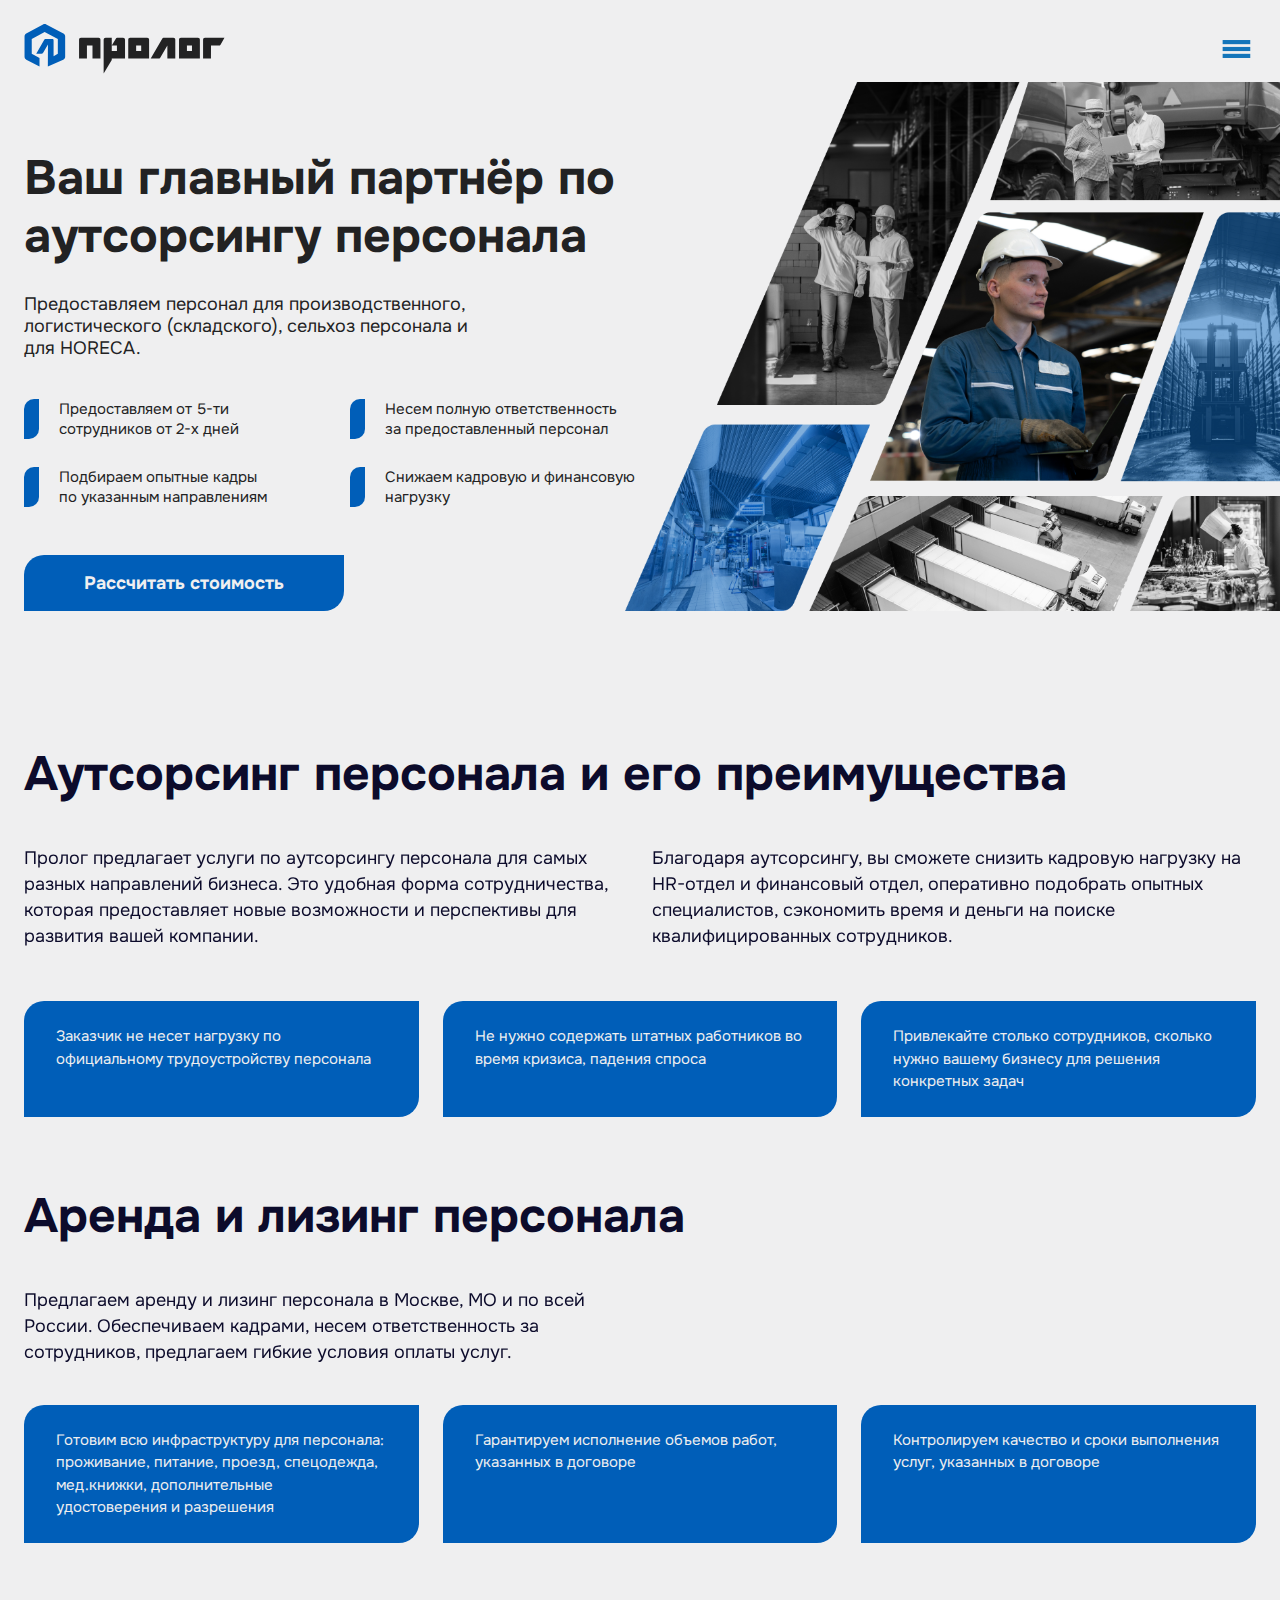
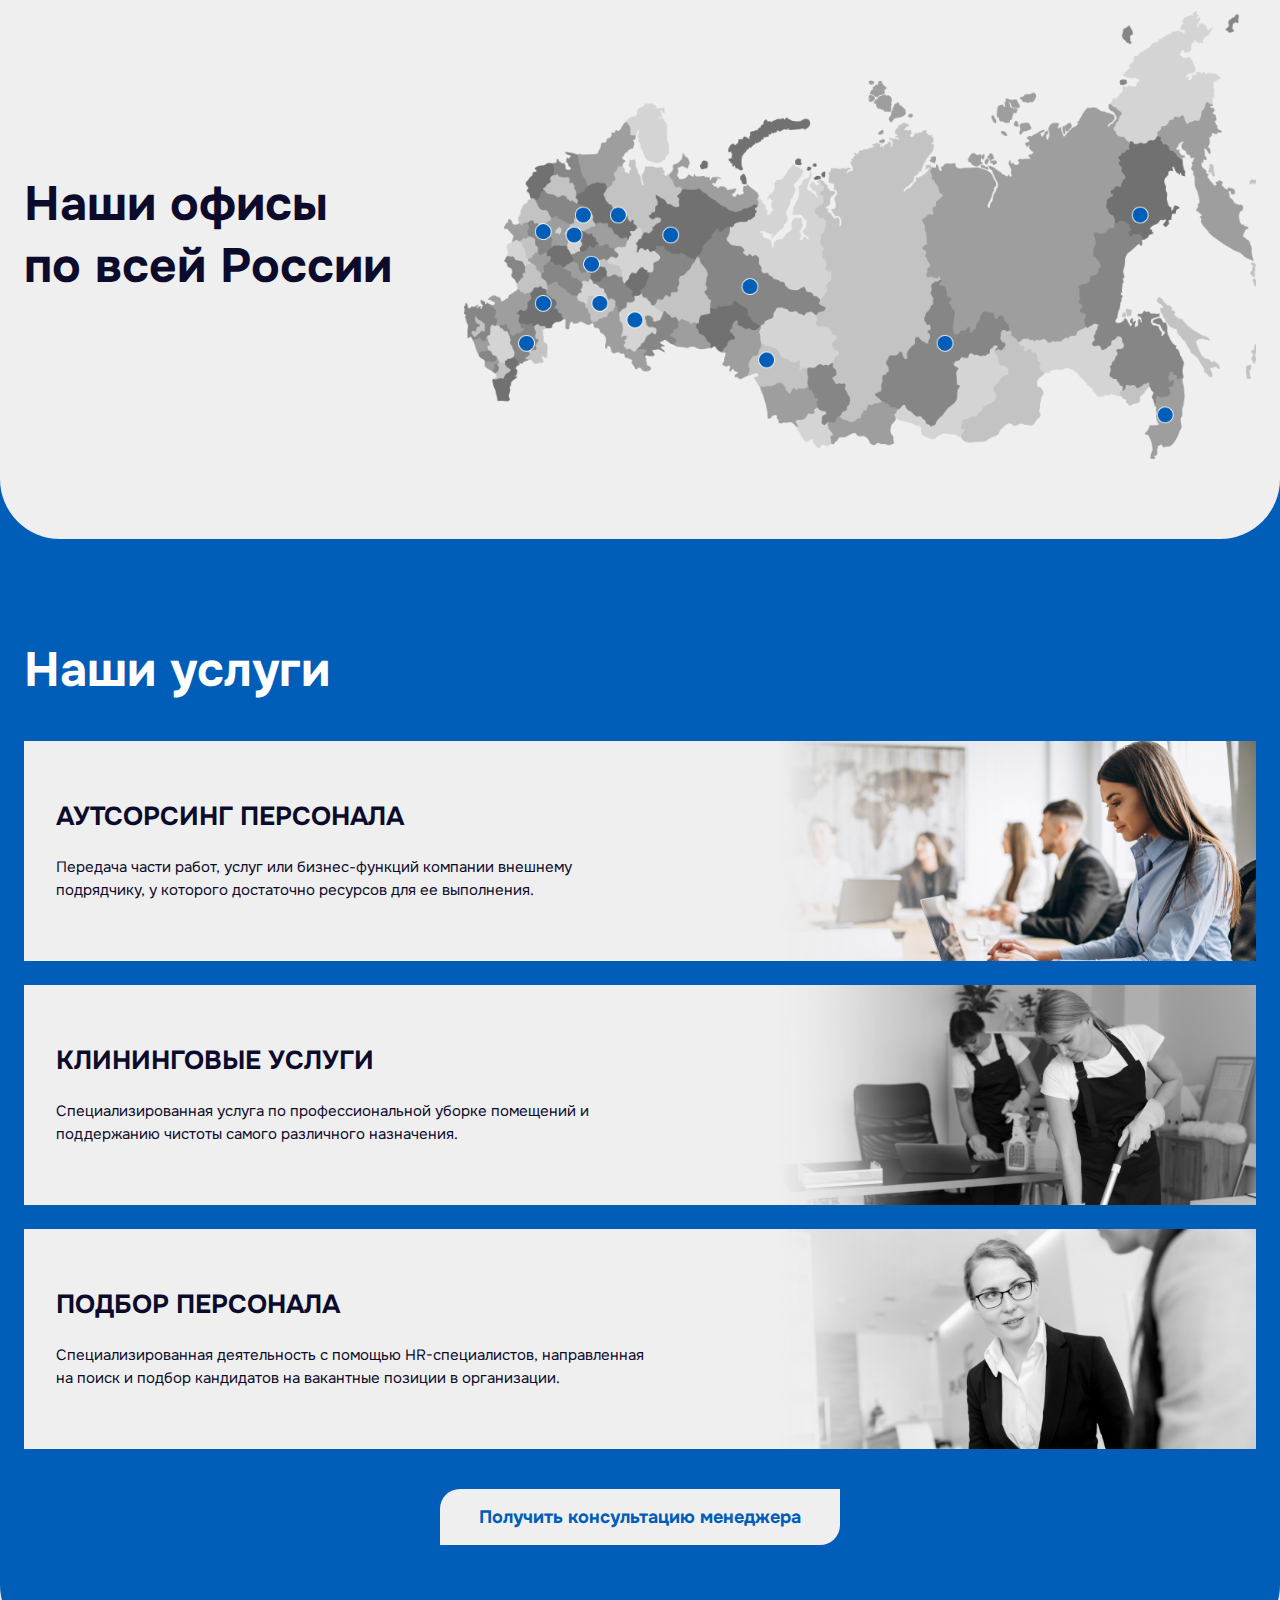
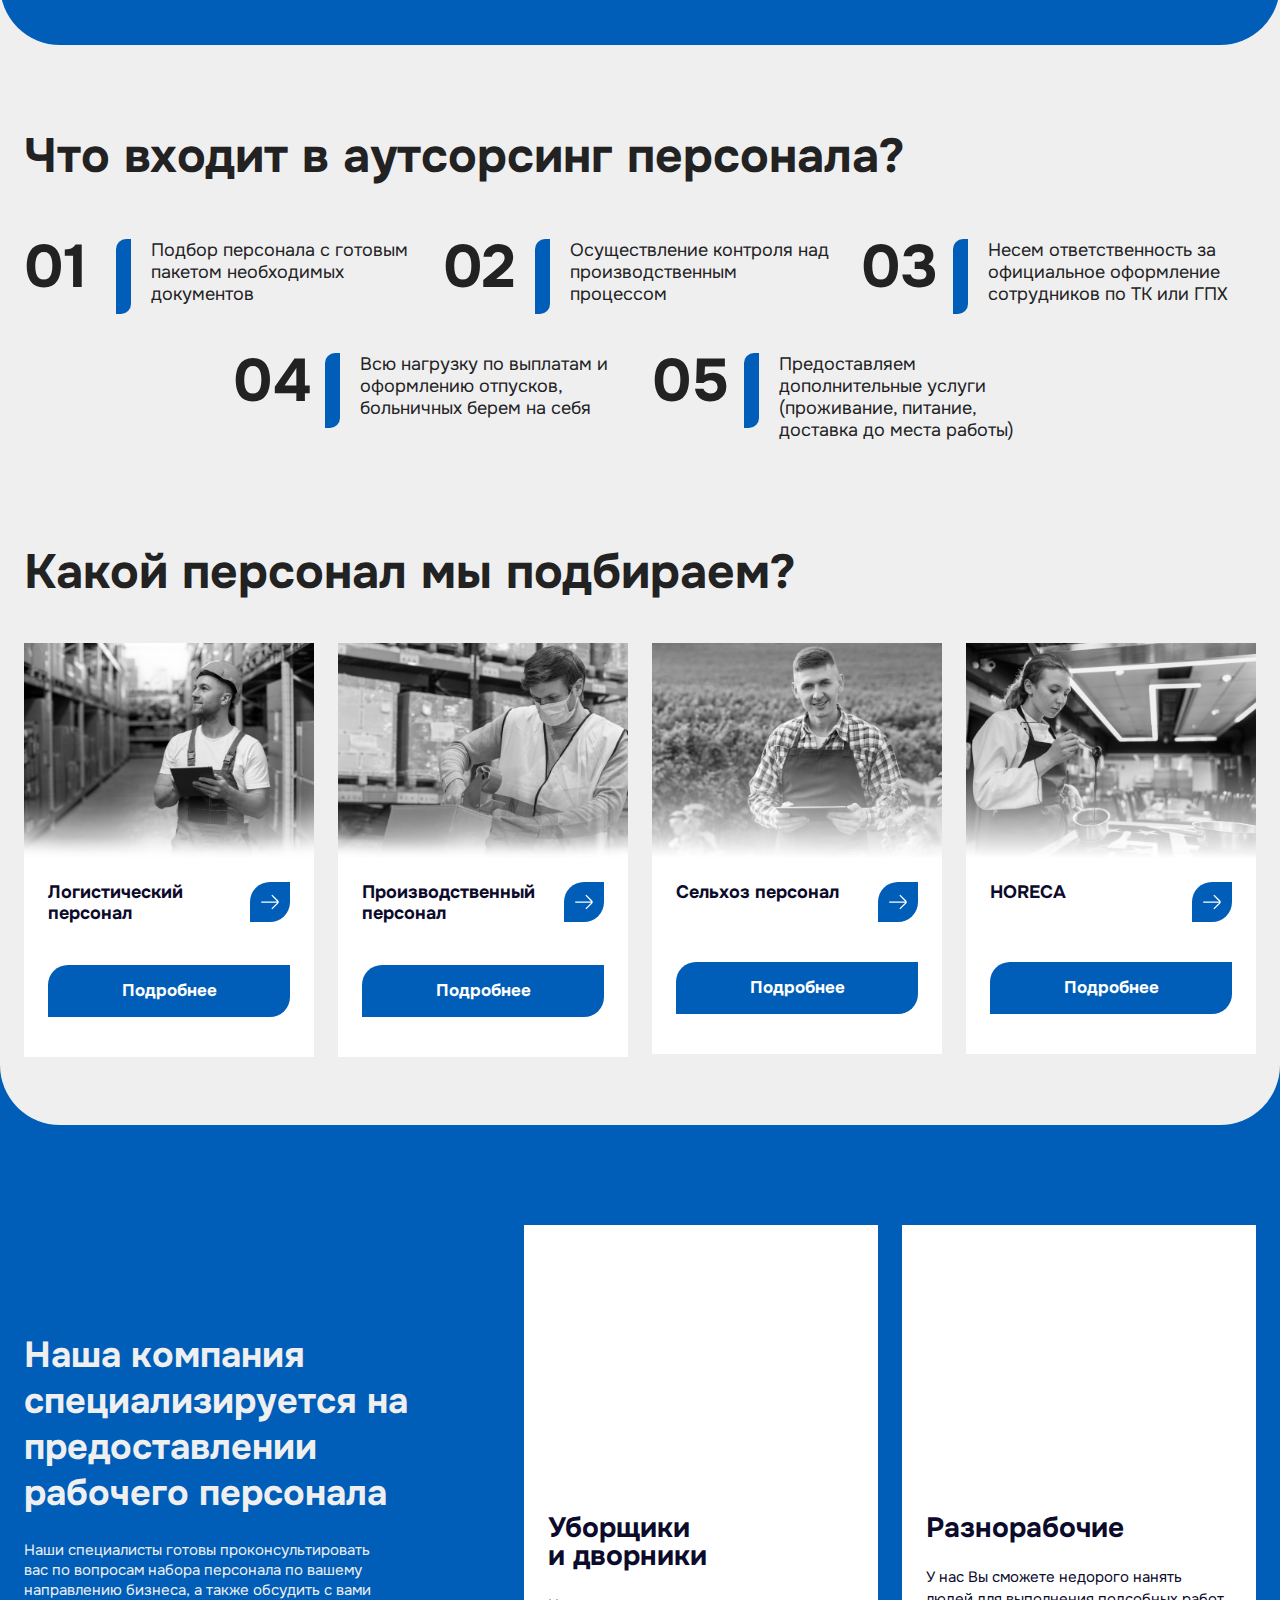
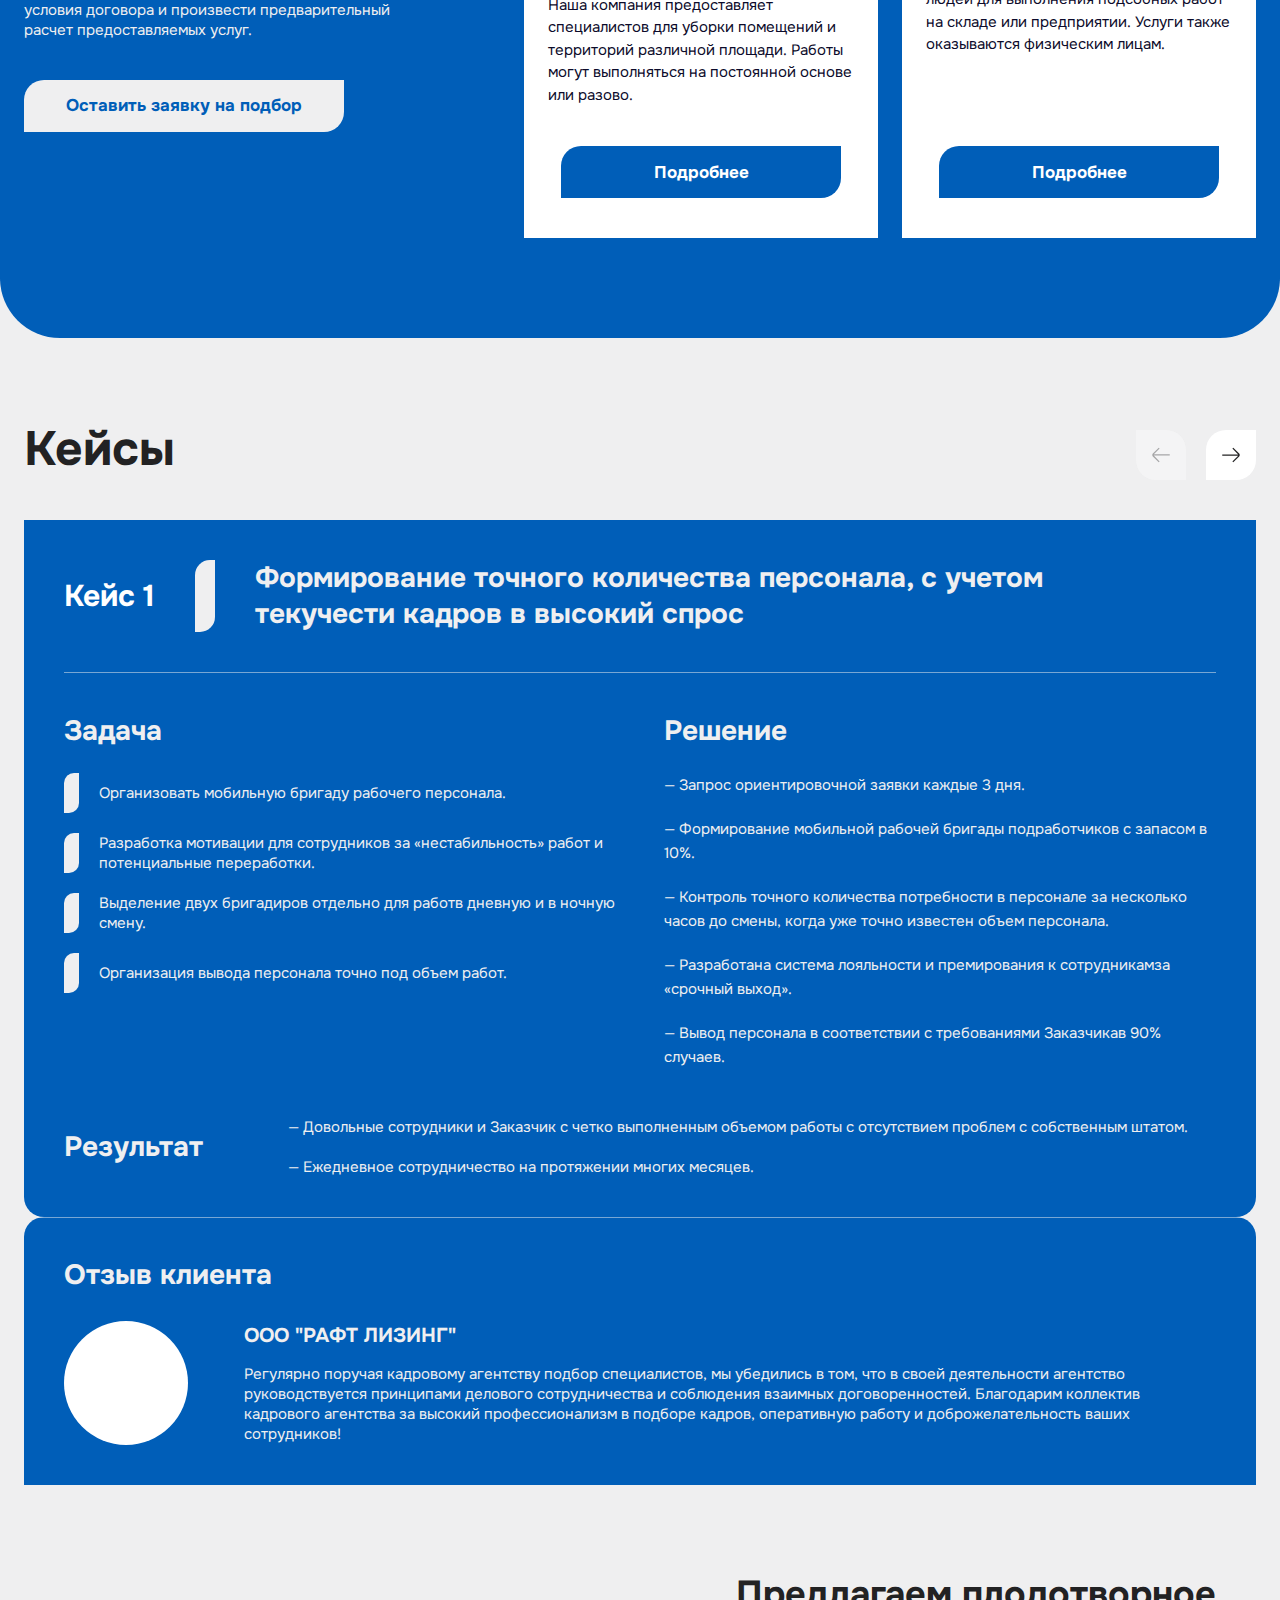
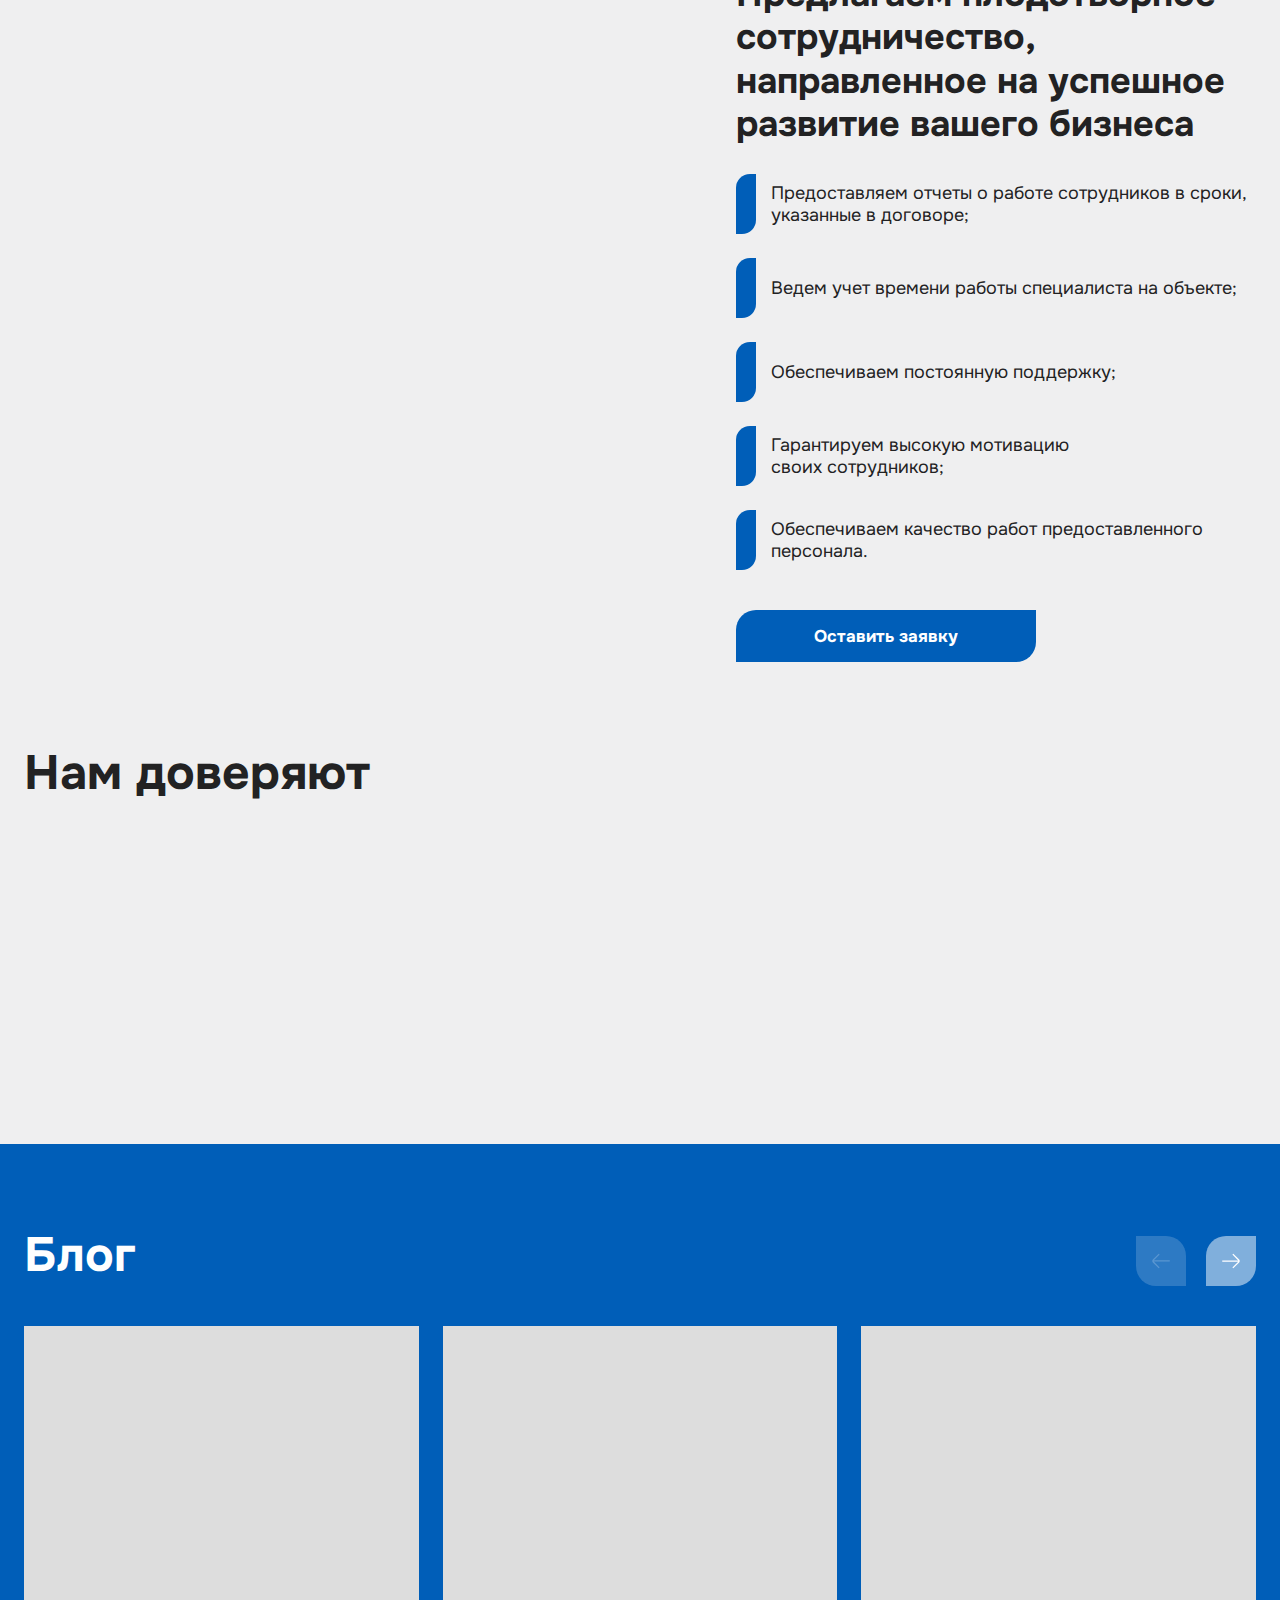
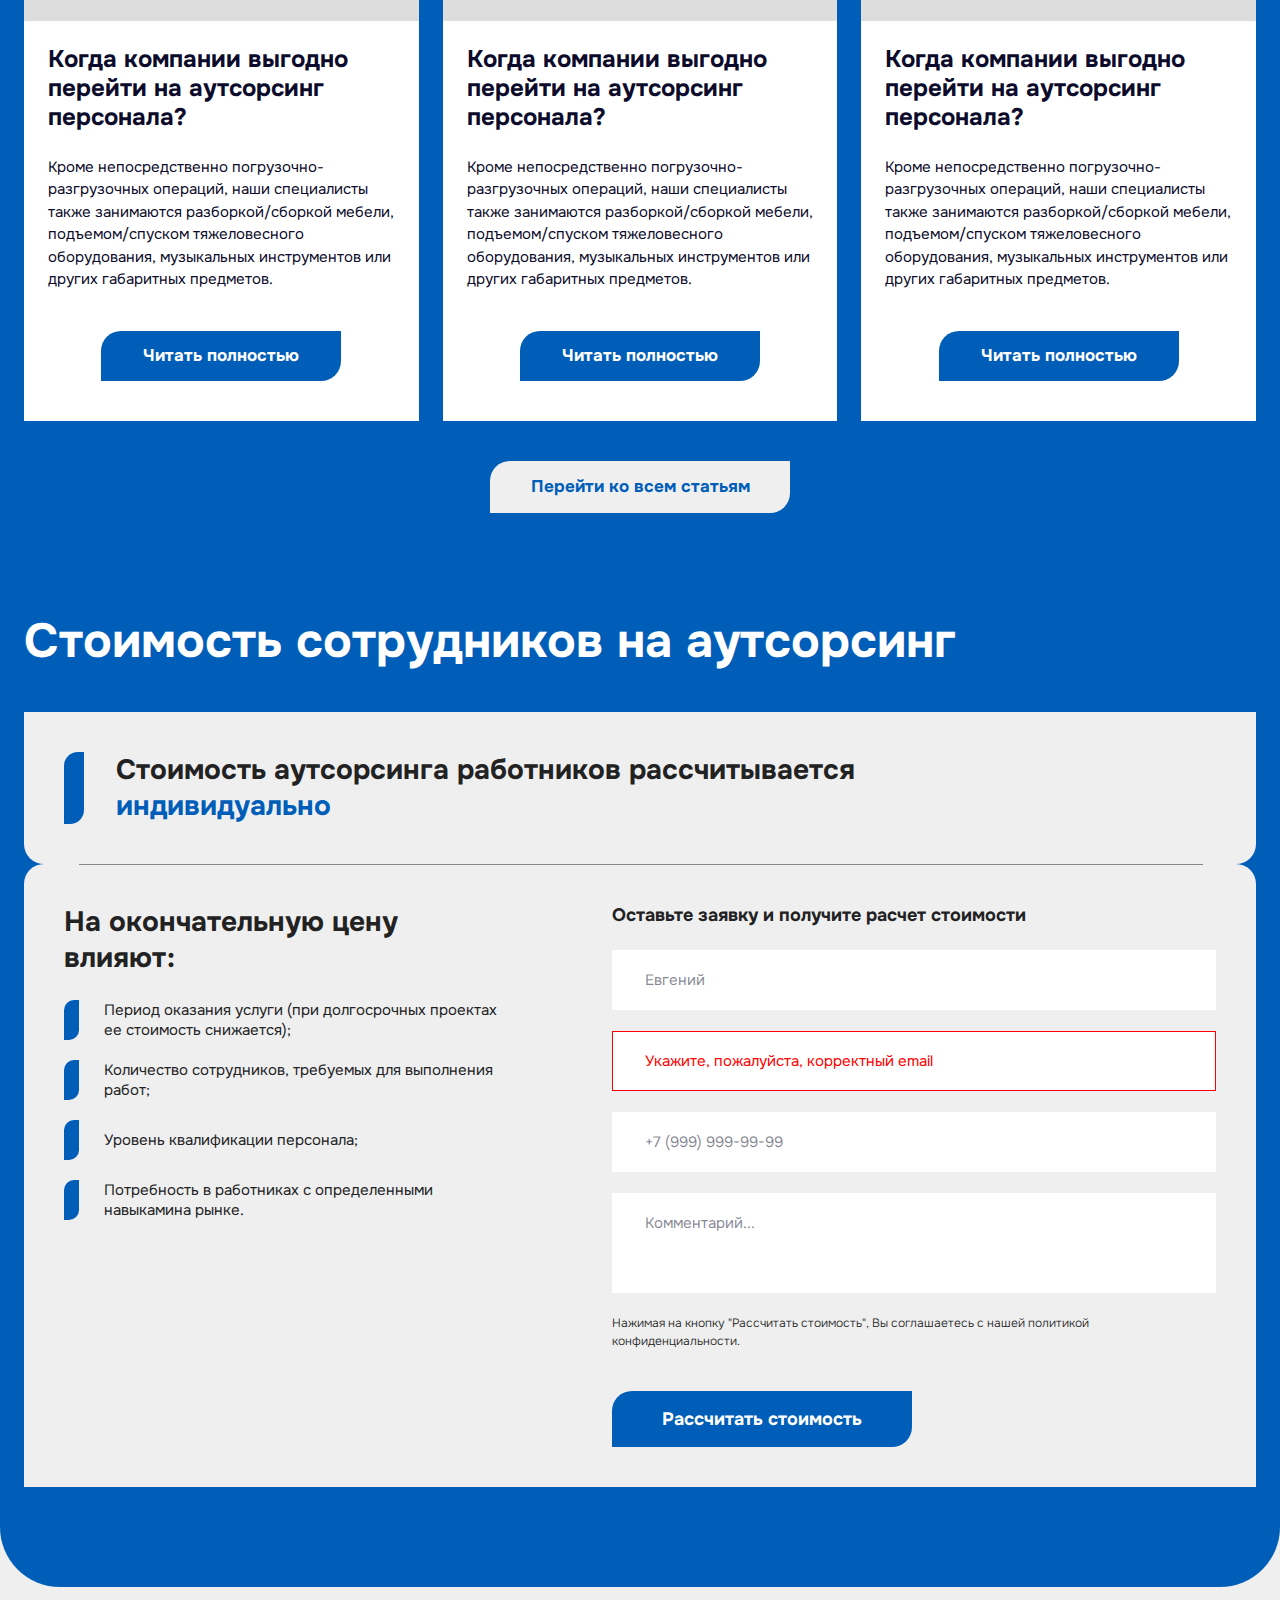
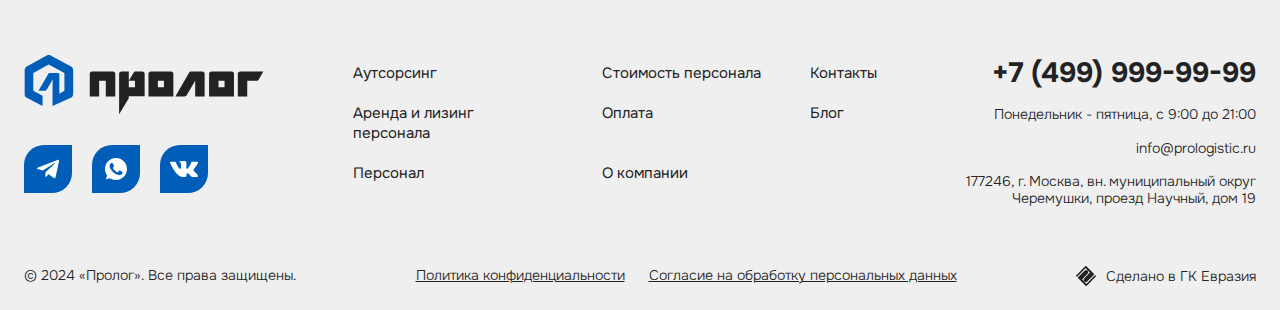
==== commit 06bc7361: "Update" ====
--- a/index.html
+++ b/index.html
@@ -80,6 +80,10 @@
 							</div>
 						</nav>
 
+						<div class="phone">
+							<a href="tel:+74999999999">+7 (499) 999-99-99</a>
+						</div>
+
 						<button class="callback_btn modal_btn" data-modal="callback_modal">Перезвоните мне</button>
 
 						<button class="mob_menu_btn">
@@ -164,11 +168,11 @@
 								<div>Снижаем кадровую и финансовую нагрузку</div>
 							</div>
 
-							<button class="btn">Рассчитать стоимость</button>
-						</div>
-					</div>
-
-					<img src="images/tmp/first_section.png" alt="" class="bg" loading="lazy">
+							<img src="images/tmp/first_section.png" alt="" class="bg" loading="lazy">
+
+							<button class="btn scroll_btn" data-anchor="order">Рассчитать стоимость</button>
+						</div>
+					</div>
 				</section>
 
 
@@ -277,7 +281,7 @@
 							</div>
 						</div>
 
-						<button class="btn">Получить консультацию менеджера</button>
+						<button class="btn scroll_btn" data-anchor="order">Получить консультацию менеджера</button>
 					</div>
 				</section>
 
@@ -455,7 +459,7 @@
 
 							<div class="desc">Наши специалисты готовы проконсультировать<br> вас по вопросам набора персонала по вашему направлению бизнеса, а также обсудить с вами условия договора и произвести предварительный расчет предоставляемых услуг.</div>
 
-							<button class="btn">Оставить заявку на подбор</button>
+							<button class="btn scroll_btn" data-anchor="order">Оставить заявку на подбор</button>
 						</div>
 
 						<div class="items">
@@ -715,6 +719,8 @@
 							<button class="swiper-button-next">
 								<svg class="icon"><use xlink:href="images/sprite.svg#ic_arrow_hor"></use></svg>
 							</button>
+
+							<div class="swiper-pagination"></div>
 						</div>
 					</div>
 				</section>
@@ -747,11 +753,11 @@
 								</div>
 							</div>
 
-							<button class="btn">Оставить заявку</button>
-						</div>
-					</div>
-
-					<img src="images/tmp/operational_selection_img.png" alt="" class="img" loading="lazy">
+							<img src="images/tmp/operational_selection_img.png" alt="" class="img" loading="lazy">
+
+							<button class="btn scroll_btn" data-anchor="order">Оставить заявку</button>
+						</div>
+					</div>
 				</section>
 
 
@@ -951,7 +957,7 @@
 				</section>
 
 
-				<section class="order_service">
+				<section class="order_service" id="order">
 					<div class="cont">
 						<div class="block_head">
 							<div class="title">Стоимость сотрудников на аутсорсинг</div>
--- a/css/styles.css
+++ b/css/styles.css
@@ -7,7 +7,7 @@
     margin: 0;
     padding: 0;
 
-    scroll-margin-top: 24px;
+    scroll-margin-top: 0;
 }
 
 *:before,
@@ -384,33 +384,60 @@
 
 
 
+header .menu
+{
+    margin-right: auto;
+    margin-left: auto;
+}
+
+
 header .menu_item + .menu_item
 {
+    margin-left: 20px;
+}
+
+
+header .menu_item > a
+{
+    font-size: 14px;
+
+    display: block;
+
+    text-decoration: none;
+
+    color: currentColor;
+}
+
+
+
+header .phone
+{
+    font-size: 20px;
+    font-weight: 700;
+
+    color: #005eb8;
+}
+
+
+header .phone a
+{
+    white-space: nowrap;
+    text-decoration: none;
+
+    color: currentColor;
+}
+
+
+
+header .callback_btn
+{
+    font-size: 20px;
+    font-weight: 700;
+
+    width: 300px;
+    max-width: 100%;
+    height: 60px;
     margin-left: 30px;
-}
-
-
-header .menu_item > a
-{
-    font-size: 14px;
-
-    display: block;
-
-    text-decoration: none;
-
-    color: currentColor;
-}
-
-
-
-header .callback_btn
-{
-    font-size: 20px;
-    font-weight: 700;
-
-    width: 350px;
-    max-width: 100%;
-    height: 60px;
 
     color: #efeff0;
     border-radius: 20px 0;
@@ -619,6 +646,8 @@
     line-height: 20px;
 
     margin-top: 20px;
+
+    color: #051a32;
 }
 
 
@@ -2441,13 +2470,7 @@
 }
 
 
-.direction_services .link
-{
-    margin-top: 50px;
-}
-
-
-.direction_services .link a
+.direction_services .selection_btn
 {
     font-size: 20px;
     font-weight: 700;
@@ -2461,10 +2484,7 @@
     width: 350px;
     max-width: 100%;
     height: 60px;
-    margin: 0 auto;
-
-    text-align: center;
-    text-decoration: none;
+    margin: 50px auto 0;
 
     color: #005eb8;
     border-radius: 20px 0;
@@ -3393,6 +3413,15 @@
 {
     color: #fff;
     background: #005eb8;
+}
+
+
+.cases .swiper-horizontal > .swiper-pagination-bullets,
+.cases .swiper-pagination-bullets.swiper-pagination-horizontal,
+.cases .swiper-pagination-custom,
+.cases .swiper-pagination-fraction
+{
+    display: none;
 }
 
 
@@ -4010,13 +4039,6 @@
 }
 
 
-.operational_selection .cont
-{
-    position: relative;
-    z-index: 3;
-}
-
-
 .operational_selection .data
 {
     width: 646px;
--- a/css/response_1899.css
+++ b/css/response_1899.css
@@ -58,18 +58,30 @@
     }
 
 
-    header .menu_item + .menu_item
-    {
-        margin-left: 24px;
-    }
-
-
     header .callback_btn
     {
         font-size: 18px;
 
-        width: 240px;
+        width: 260px;
         height: 50px;
+    }
+
+
+    @media print,
+    (max-width: 1599px)
+    {
+        header .menu,
+        header .phone,
+        header .callback_btn
+        {
+            display: none;
+        }
+
+
+        header .mob_menu_btn
+        {
+            display: flex;
+        }
     }
 
 
@@ -765,15 +777,10 @@
     }
 
 
-    .direction_services .link
-    {
+    .direction_services .selection_btn
+    {
+        font-size: 18px;
         margin-top: 40px;
-    }
-
-
-    .direction_services .link a
-    {
-        font-size: 18px;
 
         width: 340px;
         height: 56px;
--- a/css/response_1439.css
+++ b/css/response_1439.css
@@ -33,19 +33,6 @@
     }
 
 
-    header .menu,
-    header .callback_btn
-    {
-        display: none;
-    }
-
-
-    header .mob_menu_btn
-    {
-        display: flex;
-    }
-
-
 
     /*---------------
         Page head
@@ -609,7 +596,7 @@
     }
 
 
-    .direction_services .link a
+    .direction_services .selection_btn
     {
         font-size: 17px;
 
--- a/css/response_1279.css
+++ b/css/response_1279.css
@@ -631,6 +631,7 @@
 
     .direction_why .item .name
     {
+        min-height: 66px;
         padding-left: 35px;
     }
 
@@ -967,8 +968,10 @@
         position: relative;
         bottom: 0;
 
-        width: calc(100% - 24px);
+        width: calc(100% + 24px);
+        max-width: calc(100% + 24px);
         margin-top: 40px;
+        margin-left: -24px;
     }
 
 
@@ -997,6 +1000,7 @@
 
     .what_included .item .name
     {
+        min-height: 66px;
         padding-left: 35px;
     }
 
--- a/css/response_1023.css
+++ b/css/response_1023.css
@@ -87,9 +87,9 @@
     {
         position: relative;
 
-        width: calc(100% - 24px);
+        width: calc(100% + 24px);
+        max-width: calc(100% + 24px);
         margin-top: 40px;
-        margin-left: 24px;
     }
 
 
--- a/css/response_767.css
+++ b/css/response_767.css
@@ -203,6 +203,12 @@
     }
 
 
+    .first_section .bg
+    {
+        margin-top: 30px;
+    }
+
+
 
     /*----------------
         Advantages
@@ -233,6 +239,19 @@
     /*----------
         Rent
     ----------*/
+    .rent
+    {
+        position: relative;
+        z-index: 5;
+
+        margin-bottom: 0;
+        padding-bottom: 60px;
+
+        border-radius: 0 0 40px 40px;
+        background: var(--bg);
+    }
+
+
     .rent .text_block
     {
         font-size: var(--font_size);
@@ -261,6 +280,8 @@
     ---------------*/
     .geography
     {
+        display: none;
+
         padding-bottom: 60px;
 
         border-radius: 0 0 40px 40px;
@@ -279,7 +300,8 @@
     ----------*/
     .blog.blue
     {
-        padding-top: 60px;
+        margin-top: -68px;
+        padding-top: 128px;
         padding-bottom: 30px;
     }
 
@@ -474,7 +496,7 @@
 
     .services .service .name
     {
-        font-size: 18px;
+        font-size: 24px;
     }
 
 
@@ -520,14 +542,22 @@
 
     .clients.default
     {
+        position: relative;
+        z-index: 3;
+
         padding-top: 60px;
-        padding-bottom: 40px;
+        padding-bottom: 60px;
+
+        border-radius: 0 0 40px 40px;
+        background: var(--bg);
     }
 
 
     .clients.default.big_m
     {
         padding-bottom: 60px;
+
+        border-radius: 0 0 40px 40px;
     }
 
 
@@ -790,6 +820,12 @@
     }
 
 
+    .direction_why .item .name
+    {
+        min-height: 0;
+    }
+
+
     .direction_why .item .name:before
     {
         height: 48px;
@@ -880,6 +916,15 @@
     .cases .swiper
     {
         padding-bottom: 80px;
+    }
+
+
+    .cases .swiper-horizontal > .swiper-pagination-bullets,
+    .cases .swiper-pagination-bullets.swiper-pagination-horizontal,
+    .cases .swiper-pagination-custom,
+    .cases .swiper-pagination-fraction
+    {
+        display: flex;
     }
 
 
@@ -1175,6 +1220,12 @@
     }
 
 
+    .what_included .item .name
+    {
+        min-height: 0;
+    }
+
+
     .what_included .item .name:before
     {
         height: 48px;
--- a/css/response_479.css
+++ b/css/response_479.css
@@ -6,7 +6,7 @@
     :root
     {
         --font_size: 14px;
-        --font_size_title: 30px;
+        --font_size_title: 32px;
     }
 
 
@@ -71,7 +71,16 @@
     /*----------
         Rent
     ----------*/
-    .advantages .item
+    .rent
+    {
+        margin-bottom: 0;
+        padding-bottom: 48px;
+
+        border-radius: 0 0 20px 20px;
+    }
+
+
+    .rent .item
     {
         padding: 16px 20px;
     }
@@ -95,7 +104,7 @@
     ----------*/
     .blog.blue
     {
-        padding-top: 48px;
+        padding-top: 116px;
         padding-bottom: 20px;
     }
 
@@ -270,6 +279,16 @@
     {
         padding-top: 48px;
         padding-bottom: 48px;
+
+        border-radius: 0 0 20px 20px;
+    }
+
+
+    .clients.default.big_m
+    {
+        padding-bottom: 48px;
+
+        border-radius: 0 0 20px 20px;
     }
 
 
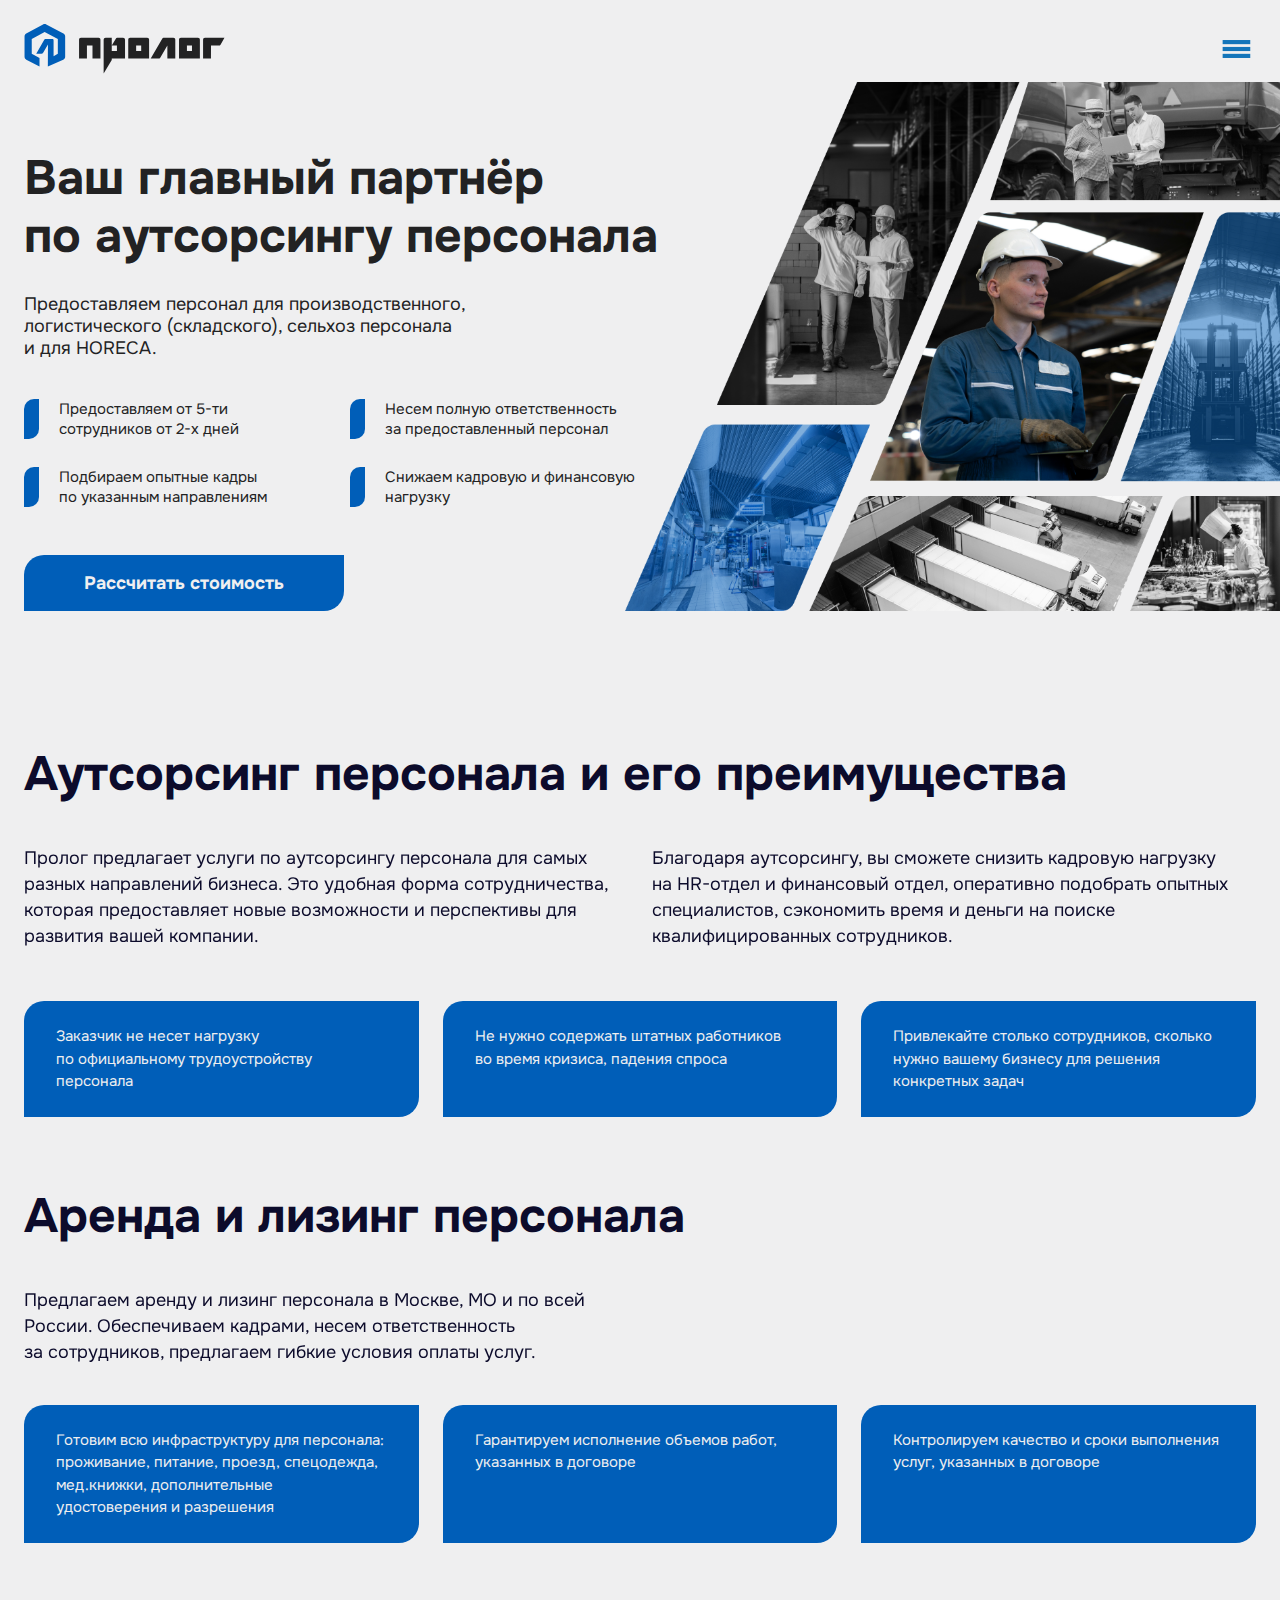
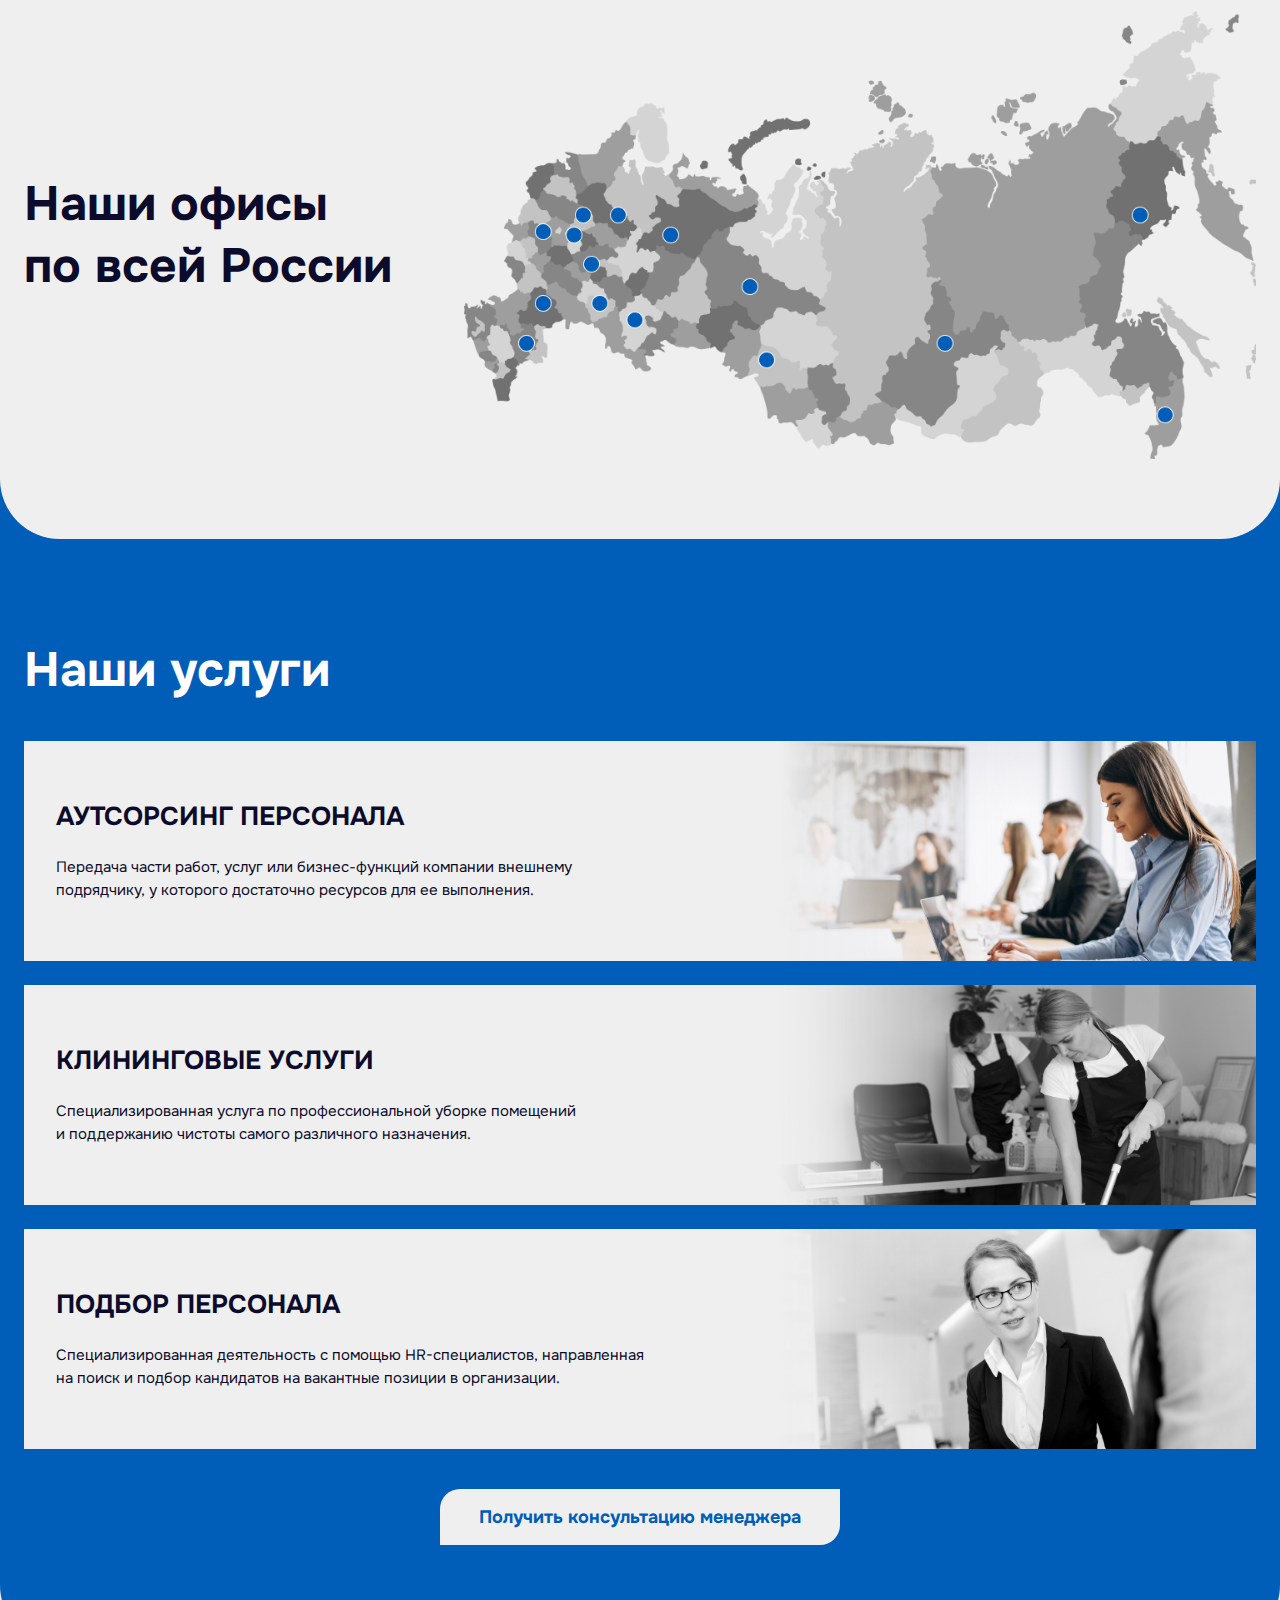
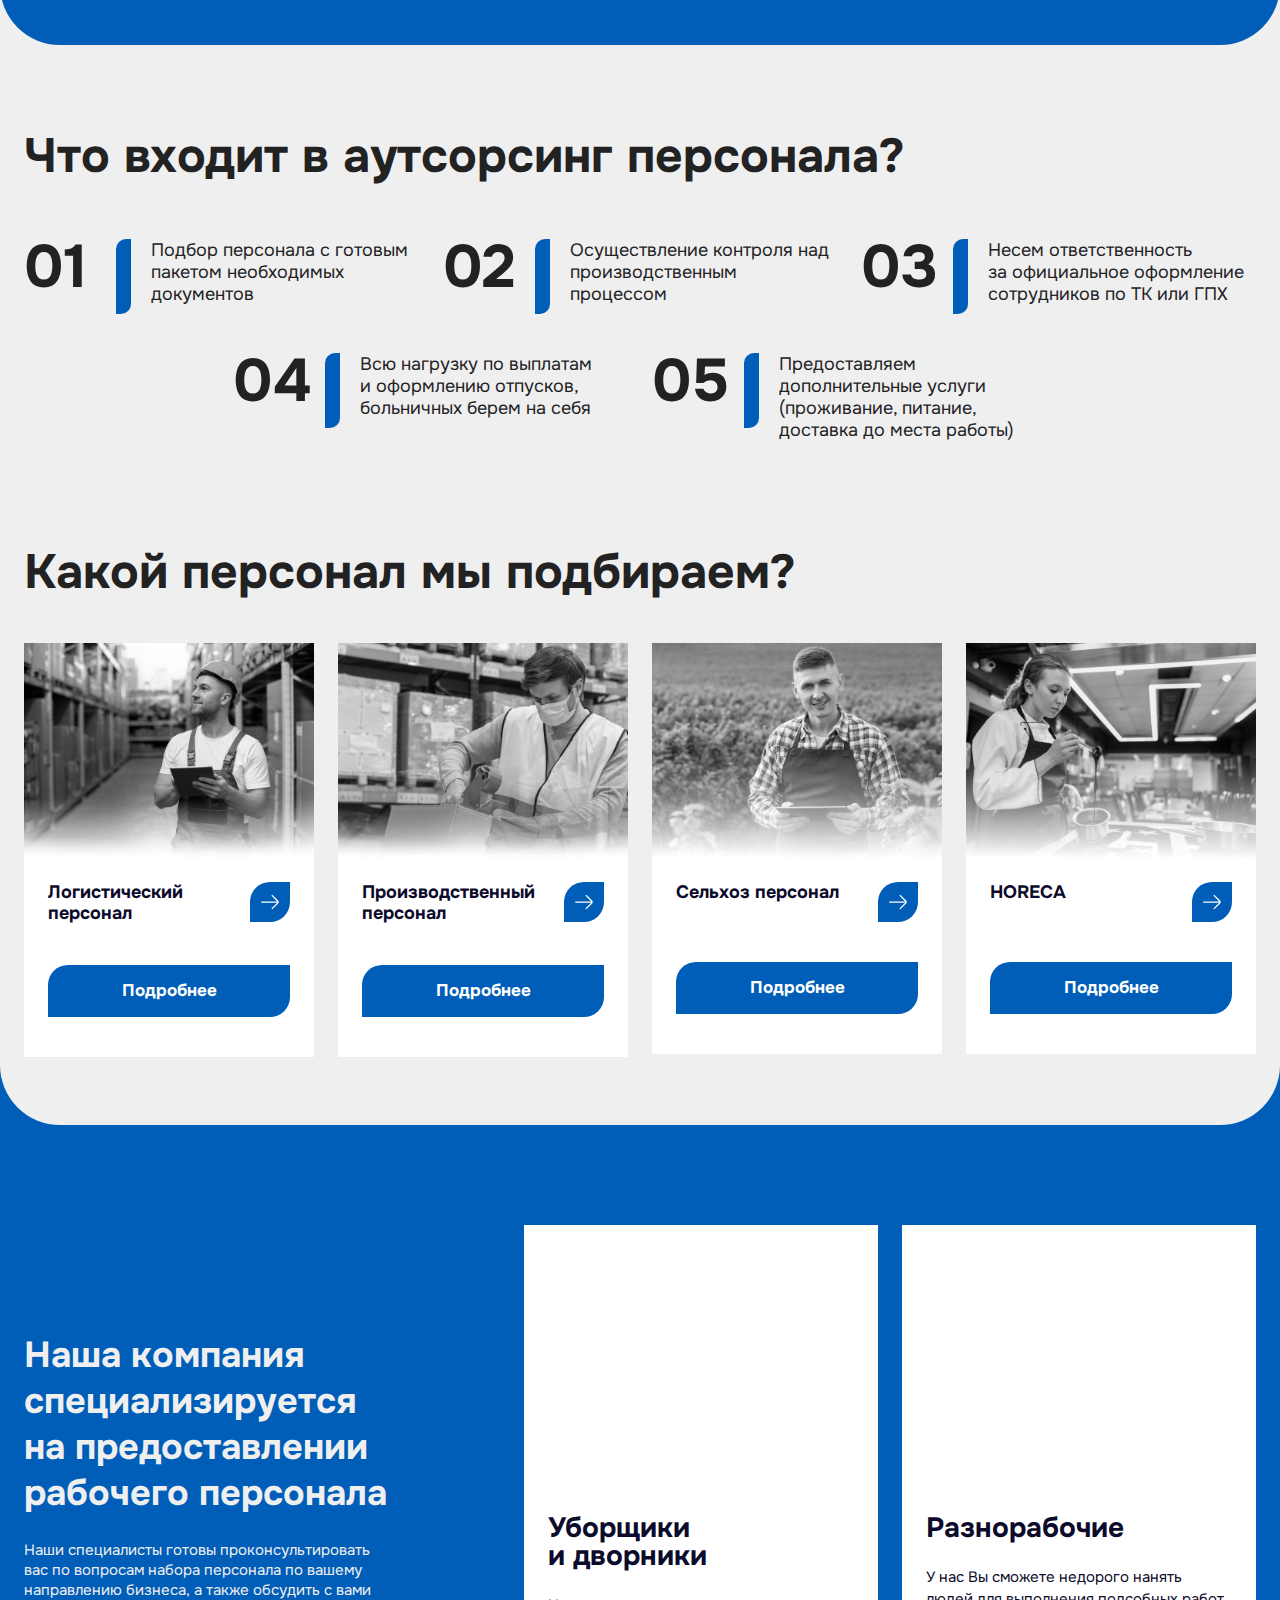
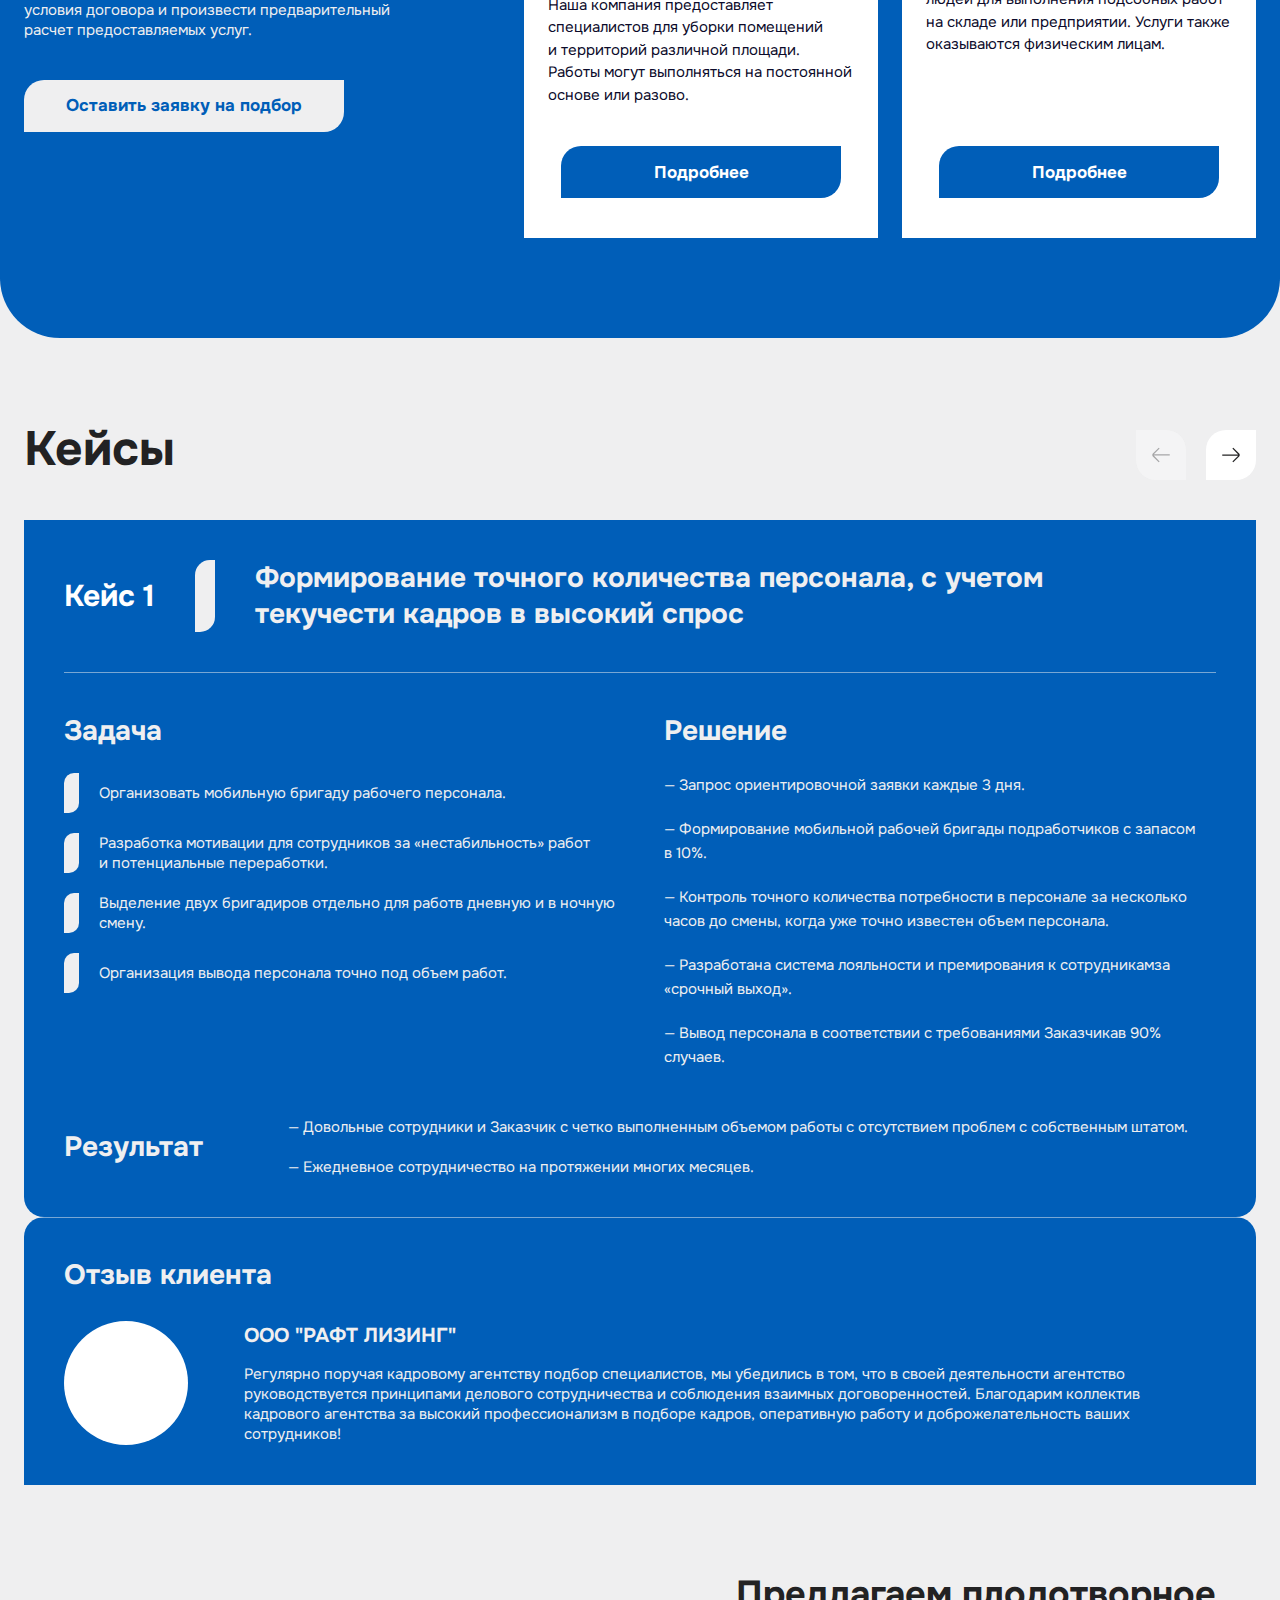
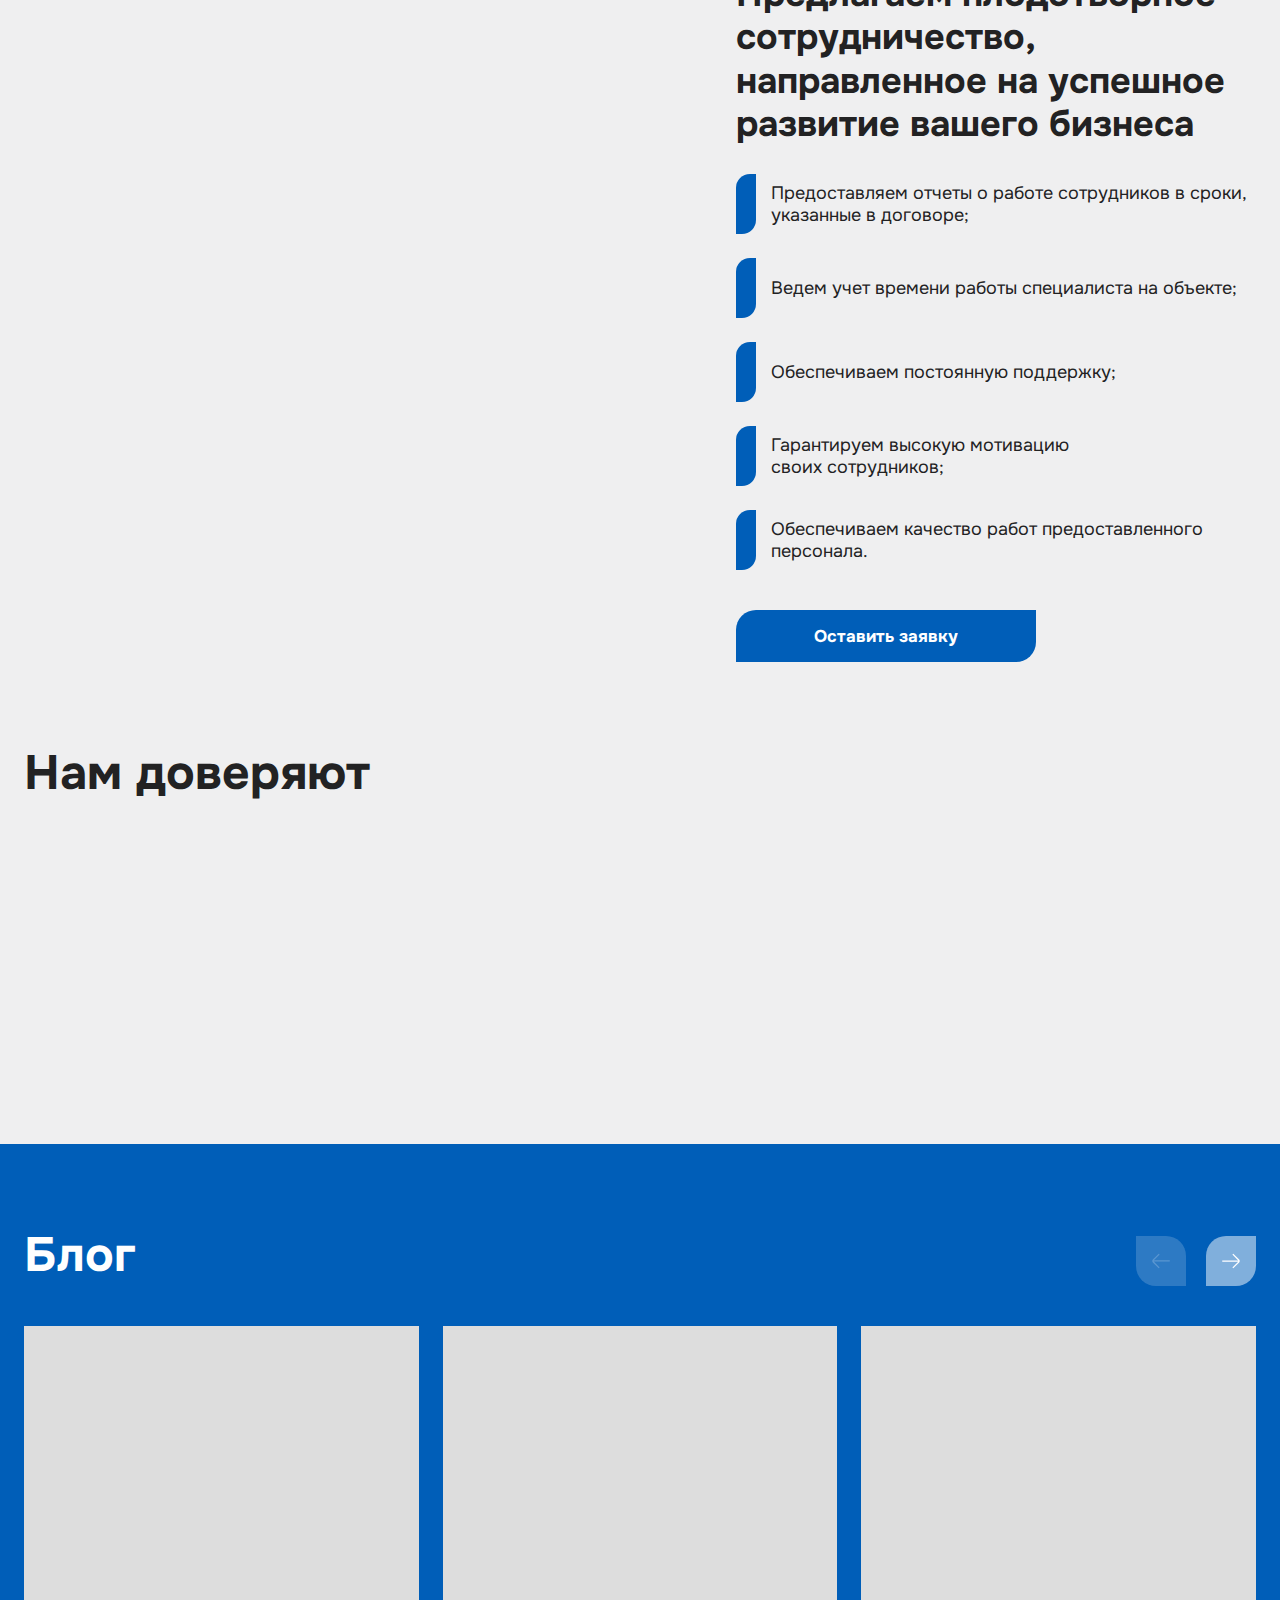
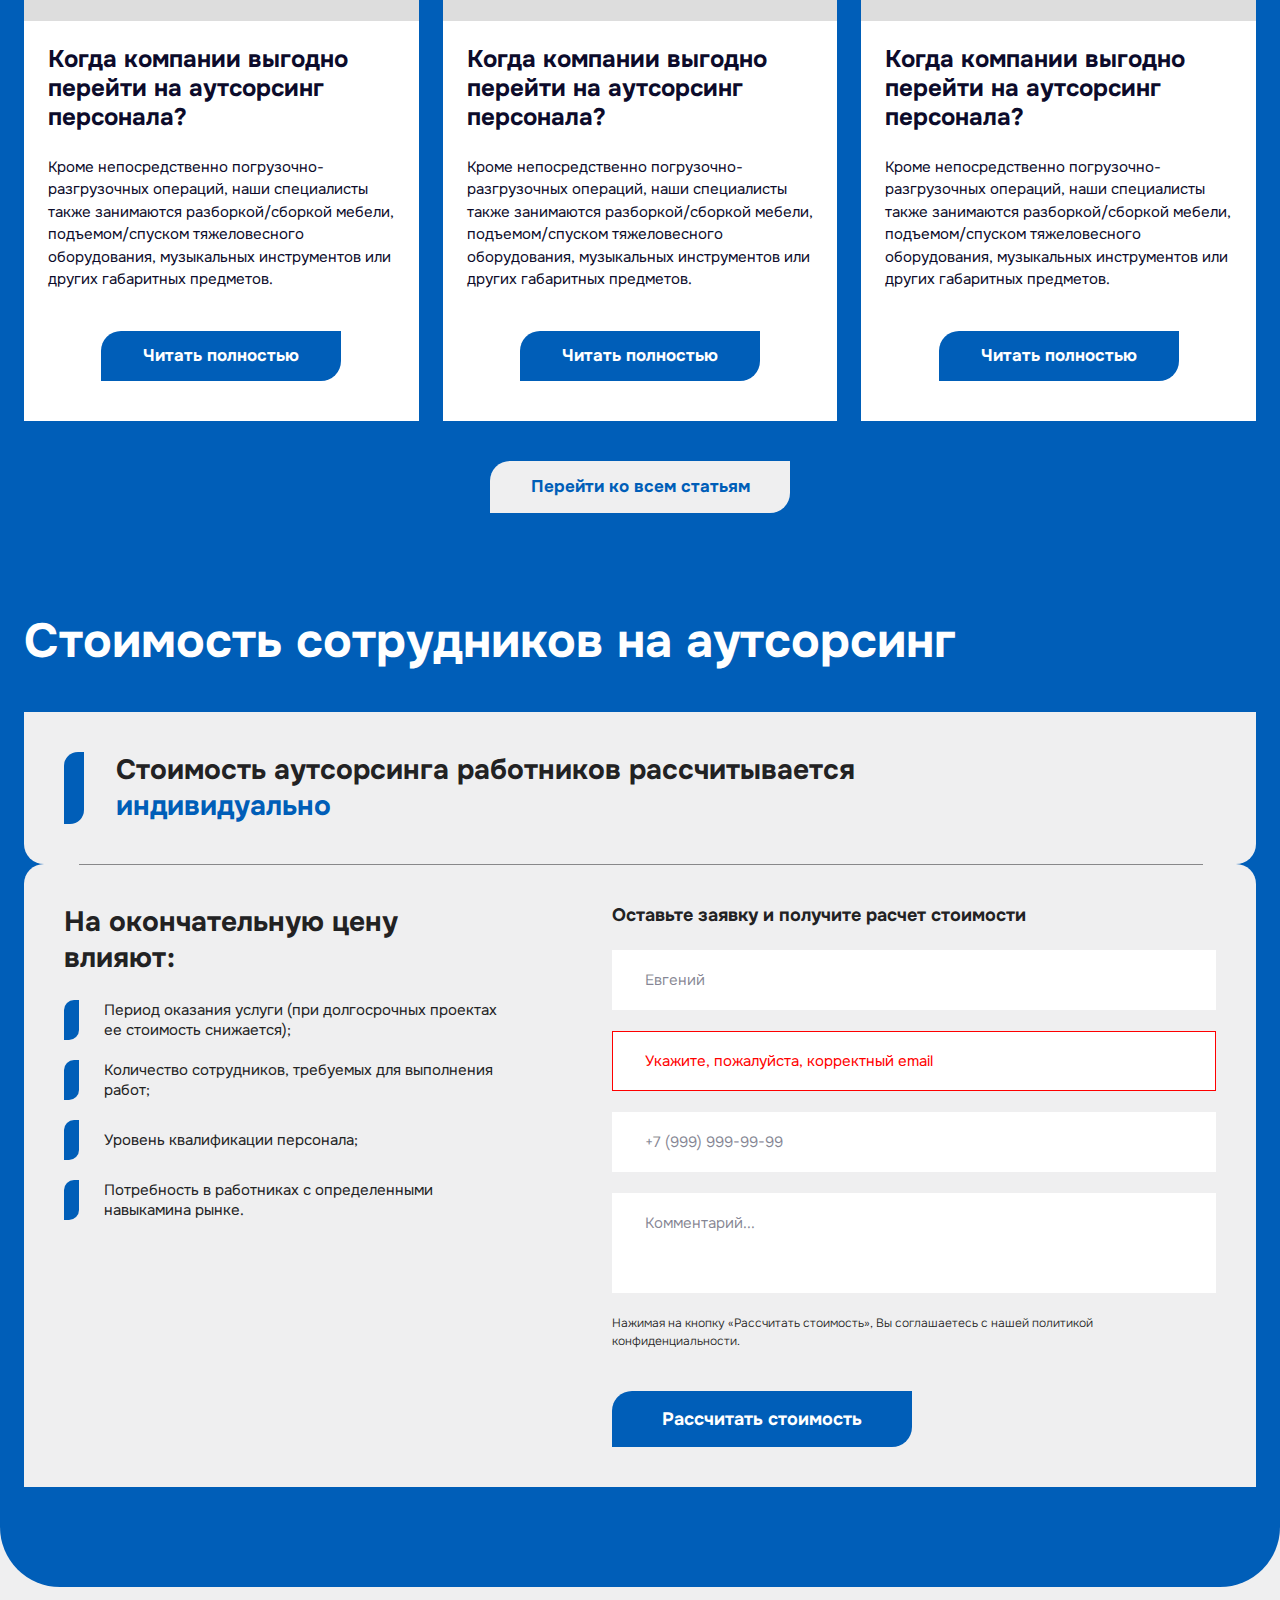
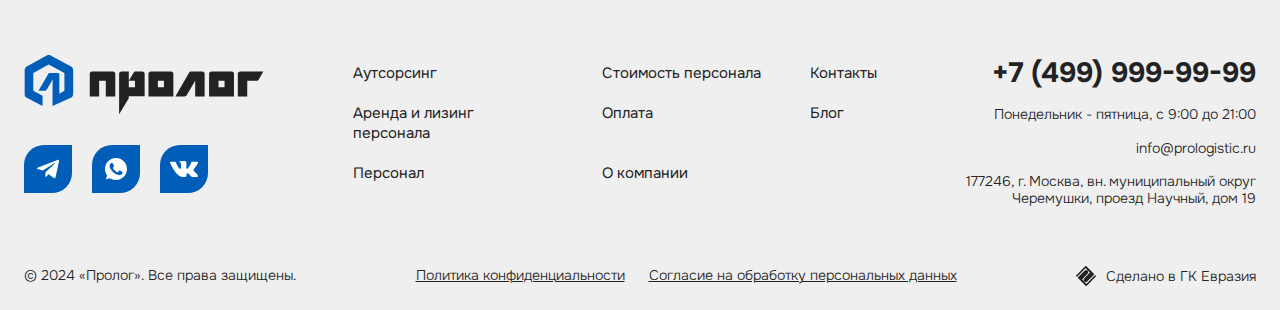
==== commit 31ef9eba: "Update" ====
--- a/index.html
+++ b/index.html
@@ -152,20 +152,20 @@
 				<section class="first_section">
 					<div class="cont">
 						<div class="data">
-							<div class="title">Ваш главный партнёр по аутсорсингу персонала</div>
+							<div class="title">Ваш главный партнёр по&nbsp;аутсорсингу персонала</div>
 
 							<div class="text_block">
-								<p>Предоставляем персонал для производственного, логистического (складского), сельхоз персонала и для HORECA.</p>
+								<p>Предоставляем персонал для производственного, логистического (складского), сельхоз персонала и&nbsp;для HORECA.</p>
 							</div>
 
 							<div class="items">
-								<div>Предоставляем от 5-ти<br> сотрудников от 2-х дней</div>
-
-								<div>Несем полную ответственность за предоставленный персонал</div>
-
-								<div>Подбираем опытные кадры<br> по указанным направлениям</div>
-
-								<div>Снижаем кадровую и финансовую нагрузку</div>
+								<div>Предоставляем от&nbsp;5-ти<br> сотрудников от&nbsp;2-х дней</div>
+
+								<div>Несем полную ответственность за&nbsp;предоставленный персонал</div>
+
+								<div>Подбираем опытные кадры<br> по&nbsp;указанным направлениям</div>
+
+								<div>Снижаем кадровую и&nbsp;финансовую нагрузку</div>
 							</div>
 
 							<img src="images/tmp/first_section.png" alt="" class="bg" loading="lazy">
@@ -179,21 +179,21 @@
 				<section class="advantages block">
 					<div class="cont">
 						<div class="block_head">
-							<div class="title">Аутсорсинг персонала и его преимущества</div>
+							<div class="title">Аутсорсинг персонала и&nbsp;его преимущества</div>
 						</div>
 
 						<div class="text_block">
 							<div class="columns">
-								<p>Пролог предлагает услуги по аутсорсингу персонала для самых разных направлений бизнеса. Это удобная форма сотрудничества, которая предоставляет новые возможности и перспективы для развития вашей компании.</p>
-
-								<p>Благодаря аутсорсингу, вы сможете снизить кадровую нагрузку на HR-отдел и финансовый отдел, оперативно подобрать опытных специалистов, сэкономить время и деньги на поиске квалифицированных сотрудников.</p>
+								<p>Пролог предлагает услуги по&nbsp;аутсорсингу персонала для самых разных направлений бизнеса. Это удобная форма сотрудничества, которая предоставляет новые возможности и&nbsp;перспективы для развития вашей компании.</p>
+
+								<p>Благодаря аутсорсингу, вы&nbsp;сможете снизить кадровую нагрузку на&nbsp;HR-отдел и&nbsp;финансовый отдел, оперативно подобрать опытных специалистов, сэкономить время и&nbsp;деньги на&nbsp;поиске квалифицированных сотрудников.</p>
 							</div>
 						</div>
 
 						<div class="row">
-							<div class="item">Заказчик не несет нагрузку по официальному трудоустройству персонала</div>
-
-							<div class="item">Не нужно содержать штатных работников во время кризиса, падения спроса</div>
+							<div class="item">Заказчик не&nbsp;несет нагрузку по&nbsp;официальному трудоустройству персонала</div>
+
+							<div class="item">Не&nbsp;нужно содержать штатных работников во&nbsp;время кризиса, падения спроса</div>
 
 							<div class="item">Привлекайте столько сотрудников, сколько нужно вашему бизнесу для решения конкретных задач</div>
 						</div>
@@ -204,21 +204,21 @@
 				<section class="rent block">
 					<div class="cont">
 						<div class="block_head">
-							<div class="title">Аренда и лизинг персонала</div>
+							<div class="title">Аренда и&nbsp;лизинг персонала</div>
 						</div>
 
 						<div class="text_block">
 							<div class="columns">
-								<p>Предлагаем аренду и лизинг персонала в Москве, МО и по всей России. Обеспечиваем кадрами, несем ответственность за сотрудников, предлагаем гибкие условия оплаты услуг.</p>
+								<p>Предлагаем аренду и&nbsp;лизинг персонала в&nbsp;Москве, МО&nbsp;и&nbsp;по&nbsp;всей России. Обеспечиваем кадрами, несем ответственность за&nbsp;сотрудников, предлагаем гибкие условия оплаты услуг.</p>
 							</div>
 						</div>
 
 						<div class="row">
-							<div class="item">Готовим всю инфраструктуру для персонала: проживание, питание, проезд, спецодежда, мед.книжки, дополнительные удостоверения и разрешения</div>
-
-							<div class="item">Гарантируем исполнение объемов работ, указанных в договоре</div>
-
-							<div class="item">Контролируем качество и сроки выполнения услуг, указанных в договоре</div>
+							<div class="item">Готовим всю инфраструктуру для персонала: проживание, питание, проезд, спецодежда, мед.книжки, дополнительные удостоверения и&nbsp;разрешения</div>
+
+							<div class="item">Гарантируем исполнение объемов работ, указанных в&nbsp;договоре</div>
+
+							<div class="item">Контролируем качество и&nbsp;сроки выполнения услуг, указанных в&nbsp;договоре</div>
 						</div>
 					</div>
 				</section>
@@ -227,7 +227,7 @@
 				<section class="geography">
 					<div class="cont row">
 						<div class="block_head">
-							<div class="title">Наши офисы<br> по всей России</div>
+							<div class="title">Наши офисы<br> по&nbsp;всей России</div>
 						</div>
 
 						<div class="image">
@@ -252,7 +252,7 @@
 								<div class="data">
 									<div class="name">АУТСОРСИНГ ПЕРСОНАЛА</div>
 
-									<div class="desc">Передача части работ, услуг или бизнес-функций компании внешнему подрядчику, у которого достаточно ресурсов для ее выполнения.</div>
+									<div class="desc">Передача части работ, услуг или бизнес-функций компании внешнему подрядчику, у&nbsp;которого достаточно ресурсов для ее&nbsp;выполнения.</div>
 								</div>
 							</div>
 
@@ -264,7 +264,7 @@
 								<div class="data">
 									<div class="name">КЛИНИНГОВЫЕ УСЛУГИ</div>
 
-									<div class="desc">Специализированная услуга по профессиональной уборке помещений и поддержанию чистоты самого различного назначения.</div>
+									<div class="desc">Специализированная услуга по&nbsp;профессиональной уборке помещений и&nbsp;поддержанию чистоты самого различного назначения.</div>
 								</div>
 							</div>
 
@@ -276,7 +276,7 @@
 								<div class="data">
 									<div class="name">ПОДБОР ПЕРСОНАЛА</div>
 
-									<div class="desc">Специализированная деятельность с помощью HR-специалистов, направленная на поиск и подбор кандидатов на вакантные позиции в организации.</div>
+									<div class="desc">Специализированная деятельность с&nbsp;помощью HR-специалистов, направленная на&nbsp;поиск и&nbsp;подбор кандидатов на&nbsp;вакантные позиции в&nbsp;организации.</div>
 								</div>
 							</div>
 						</div>
@@ -289,12 +289,12 @@
 				<section class="what_included">
 					<div class="cont">
 						<div class="block_head">
-							<div class="title">Что входит в аутсорсинг персонала?</div>
+							<div class="title">Что входит в&nbsp;аутсорсинг персонала?</div>
 						</div>
 
 						<div class="row">
 							<div class="item">
-								<div class="name">Подбор персонала с готовым пакетом необходимых документов</div>
+								<div class="name">Подбор персонала с&nbsp;готовым пакетом необходимых документов</div>
 							</div>
 
 							<div class="item">
@@ -302,15 +302,15 @@
 							</div>
 
 							<div class="item">
-								<div class="name">Несем ответственность за официальное оформление сотрудников по ТК или ГПХ</div>
-							</div>
-
-							<div class="item">
-								<div class="name">Всю нагрузку по выплатам и оформлению отпусков, больничных берем на себя</div>
-							</div>
-
-							<div class="item">
-								<div class="name">Предоставляем дополнительные услуги (проживание, питание, доставка до места работы)</div>
+								<div class="name">Несем ответственность за&nbsp;официальное оформление сотрудников по&nbsp;ТК или ГПХ</div>
+							</div>
+
+							<div class="item">
+								<div class="name">Всю нагрузку по&nbsp;выплатам и&nbsp;оформлению отпусков, больничных берем на&nbsp;себя</div>
+							</div>
+
+							<div class="item">
+								<div class="name">Предоставляем дополнительные услуги (проживание, питание, доставка до&nbsp;места работы)</div>
 							</div>
 						</div>
 					</div>
@@ -320,7 +320,7 @@
 				<section class="kind_of_staff">
 					<div class="cont">
 						<div class="block_head">
-							<div class="title">Какой персонал мы подбираем?</div>
+							<div class="title">Какой персонал мы&nbsp;подбираем?</div>
 						</div>
 
 						<div class="row">
@@ -343,7 +343,7 @@
 										<div>Фасовщики</div>
 										<div>Комплектовщики</div>
 										<div>Стикеровщики</div>
-										<div>Уборщики и дворники</div>
+										<div>Уборщики и&nbsp;дворники</div>
 										<div>Разнорабочие</div>
 										<div>Водители штебелеров</div>
 										<div>Водители погрузчиков</div>
@@ -374,7 +374,7 @@
 										<div>Фасовщики</div>
 										<div>Комплектовщики</div>
 										<div>Стикеровщики</div>
-										<div>Уборщики и дворники</div>
+										<div>Уборщики и&nbsp;дворники</div>
 										<div>Разнорабочие</div>
 										<div>Водители штебелеров</div>
 										<div>Водители погрузчиков</div>
@@ -405,7 +405,7 @@
 										<div>Фасовщики</div>
 										<div>Комплектовщики</div>
 										<div>Стикеровщики</div>
-										<div>Уборщики и дворники</div>
+										<div>Уборщики и&nbsp;дворники</div>
 										<div>Разнорабочие</div>
 										<div>Водители штебелеров</div>
 										<div>Водители погрузчиков</div>
@@ -436,7 +436,7 @@
 										<div>Фасовщики</div>
 										<div>Комплектовщики</div>
 										<div>Стикеровщики</div>
-										<div>Уборщики и дворники</div>
+										<div>Уборщики и&nbsp;дворники</div>
 										<div>Разнорабочие</div>
 										<div>Водители штебелеров</div>
 										<div>Водители погрузчиков</div>
@@ -455,9 +455,9 @@
 				<section class="specializes">
 					<div class="cont row">
 						<div class="data">
-							<div class="title">Наша компания специализируется на предоставлении рабочего персонала</div>
-
-							<div class="desc">Наши специалисты готовы проконсультировать<br> вас по вопросам набора персонала по вашему направлению бизнеса, а также обсудить с вами условия договора и произвести предварительный расчет предоставляемых услуг.</div>
+							<div class="title">Наша компания специализируется на&nbsp;предоставлении рабочего персонала</div>
+
+							<div class="desc">Наши специалисты готовы проконсультировать<br> вас по&nbsp;вопросам набора персонала по&nbsp;вашему направлению бизнеса, а&nbsp;также обсудить с&nbsp;вами условия договора и&nbsp;произвести предварительный расчет предоставляемых услуг.</div>
 
 							<button class="btn scroll_btn" data-anchor="order">Оставить заявку на подбор</button>
 						</div>
@@ -469,9 +469,9 @@
 								</div>
 
 								<div class="info">
-									<div class="name">Уборщики<br> и дворники</div>
-
-									<div class="desc">Наша компания предоставляет специалистов для уборки помещений и территорий различной площади. Работы могут выполняться на постоянной основе или разово.</div>
+									<div class="name">Уборщики<br> и&nbsp;дворники</div>
+
+									<div class="desc">Наша компания предоставляет специалистов для уборки помещений и&nbsp;территорий различной площади. Работы могут выполняться на&nbsp;постоянной основе или разово.</div>
 
 									<div class="link">
 										<a href="/">Подробнее</a>
@@ -487,7 +487,7 @@
 								<div class="info">
 									<div class="name">Разнорабочие</div>
 
-									<div class="desc">У нас Вы сможете недорого нанять людей для выполнения подсобных работ на складе или предприятии. Услуги также оказываются физическим лицам.</div>
+									<div class="desc">У&nbsp;нас&nbsp;Вы сможете недорого нанять людей для выполнения подсобных работ на&nbsp;складе или предприятии. Услуги также оказываются физическим лицам.</div>
 
 									<div class="link">
 										<a href="/">Подробнее</a>
@@ -512,7 +512,7 @@
 										<div class="head">
 											<div class="number">Кейс <span></span></div>
 
-											<div class="title">Формирование точного количества персонала, с учетом текучести кадров в высокий спрос</div>
+											<div class="title">Формирование точного количества персонала, с&nbsp;учетом текучести кадров в&nbsp;высокий спрос</div>
 										</div>
 
 										<div class="row">
@@ -522,9 +522,9 @@
 												<div class="items">
 													<div>Организовать мобильную бригаду рабочего персонала.</div>
 
-													<div>Разработка мотивации для сотрудников за «нестабильность» работ и потенциальные переработки.</div>
-
-													<div>Выделение двух бригадиров отдельно для работв дневную и в ночную смену.</div>
+													<div>Разработка мотивации для сотрудников за&nbsp;&laquo;нестабильность&raquo; работ и&nbsp;потенциальные переработки.</div>
+
+													<div>Выделение двух бригадиров отдельно для работв дневную и&nbsp;в&nbsp;ночную смену.</div>
 
 													<div>Организация вывода персонала точно под объем работ.</div>
 												</div>
@@ -534,15 +534,15 @@
 												<div class="title">Решение</div>
 
 												<div class="items">
-													<div>— Запрос ориентировочной заявки каждые 3 дня.</div>
-
-													<div>— Формирование мобильной рабочей бригады подработчиков с запасом в 10%.</div>
-
-													<div>— Контроль точного количества потребности в персонале за несколько часов до смены, когда уже точно известен объем персонала.</div>
-
-													<div>— Разработана система лояльности и премирования к сотрудникамза «срочный выход».</div>
-
-													<div>— Вывод персонала в соответствии с требованиями Заказчикав 90% случаев.</div>
+													<div>&mdash;&nbsp;Запрос ориентировочной заявки каждые 3&nbsp;дня.</div>
+
+													<div>&mdash;&nbsp;Формирование мобильной рабочей бригады подработчиков с&nbsp;запасом в&nbsp;10%.</div>
+
+													<div>&mdash;&nbsp;Контроль точного количества потребности в&nbsp;персонале за&nbsp;несколько часов до&nbsp;смены, когда уже точно известен объем персонала.</div>
+
+													<div>&mdash;&nbsp;Разработана система лояльности и&nbsp;премирования к&nbsp;сотрудникамза &laquo;срочный выход&raquo;.</div>
+
+													<div>&mdash;&nbsp;Вывод персонала в&nbsp;соответствии с&nbsp;требованиями Заказчикав&nbsp;90% случаев.</div>
 												</div>
 											</div>
 										</div>
@@ -551,9 +551,9 @@
 											<div class="title">Результат</div>
 
 											<div class="items">
-												<div>— Довольные сотрудники и Заказчик с четко выполненным объемом работы с отсутствием проблем с собственным штатом.</div>
-
-												<div>— Ежедневное сотрудничество на протяжении многих месяцев.</div>
+												<div>&mdash;&nbsp;Довольные сотрудники и&nbsp;Заказчик с&nbsp;четко выполненным объемом работы с&nbsp;отсутствием проблем с&nbsp;собственным штатом.</div>
+
+												<div>&mdash;&nbsp;Ежедневное сотрудничество на&nbsp;протяжении многих месяцев.</div>
 											</div>
 										</div>
 									</div>
@@ -569,7 +569,7 @@
 											<div>
 												<div class="company">ООО "РАФТ ЛИЗИНГ"</div>
 
-												<div class="text">Регулярно поручая кадровому агентству подбор специалистов, мы убедились в том, что в своей деятельности агентство руководствуется принципами делового сотрудничества и соблюдения взаимных договоренностей. Благодарим коллектив кадрового агентства за высокий профессионализм в подборе кадров, оперативную работу и доброжелательность ваших сотрудников!</div>
+												<div class="text">Регулярно поручая кадровому агентству подбор специалистов, мы&nbsp;убедились в&nbsp;том, что в&nbsp;своей деятельности агентство руководствуется принципами делового сотрудничества и&nbsp;соблюдения взаимных договоренностей. Благодарим коллектив кадрового агентства за&nbsp;высокий профессионализм в&nbsp;подборе кадров, оперативную работу и&nbsp;доброжелательность ваших сотрудников!</div>
 											</div>
 										</div>
 									</div>
@@ -580,7 +580,7 @@
 										<div class="head">
 											<div class="number">Кейс <span></span></div>
 
-											<div class="title">Формирование точного количества персонала, с учетом текучести кадров в высокий спрос</div>
+											<div class="title">Формирование точного количества персонала, с&nbsp;учетом текучести кадров в&nbsp;высокий спрос</div>
 										</div>
 
 										<div class="row">
@@ -590,9 +590,9 @@
 												<div class="items">
 													<div>Организовать мобильную бригаду рабочего персонала.</div>
 
-													<div>Разработка мотивации для сотрудников за «нестабильность» работ и потенциальные переработки.</div>
-
-													<div>Выделение двух бригадиров отдельно для работв дневную и в ночную смену.</div>
+													<div>Разработка мотивации для сотрудников за&nbsp;&laquo;нестабильность&raquo; работ и&nbsp;потенциальные переработки.</div>
+
+													<div>Выделение двух бригадиров отдельно для работв дневную и&nbsp;в&nbsp;ночную смену.</div>
 
 													<div>Организация вывода персонала точно под объем работ.</div>
 												</div>
@@ -602,15 +602,15 @@
 												<div class="title">Решение</div>
 
 												<div class="items">
-													<div>— Запрос ориентировочной заявки каждые 3 дня.</div>
-
-													<div>— Формирование мобильной рабочей бригады подработчиков с запасом в 10%.</div>
-
-													<div>— Контроль точного количества потребности в персонале за несколько часов до смены, когда уже точно известен объем персонала.</div>
-
-													<div>— Разработана система лояльности и премирования к сотрудникамза «срочный выход».</div>
-
-													<div>— Вывод персонала в соответствии с требованиями Заказчикав 90% случаев.</div>
+													<div>&mdash;&nbsp;Запрос ориентировочной заявки каждые 3&nbsp;дня.</div>
+
+													<div>&mdash;&nbsp;Формирование мобильной рабочей бригады подработчиков с&nbsp;запасом в&nbsp;10%.</div>
+
+													<div>&mdash;&nbsp;Контроль точного количества потребности в&nbsp;персонале за&nbsp;несколько часов до&nbsp;смены, когда уже точно известен объем персонала.</div>
+
+													<div>&mdash;&nbsp;Разработана система лояльности и&nbsp;премирования к&nbsp;сотрудникамза &laquo;срочный выход&raquo;.</div>
+
+													<div>&mdash;&nbsp;Вывод персонала в&nbsp;соответствии с&nbsp;требованиями Заказчикав&nbsp;90% случаев.</div>
 												</div>
 											</div>
 										</div>
@@ -619,9 +619,9 @@
 											<div class="title">Результат</div>
 
 											<div class="items">
-												<div>— Довольные сотрудники и Заказчик с четко выполненным объемом работы с отсутствием проблем с собственным штатом.</div>
-
-												<div>— Ежедневное сотрудничество на протяжении многих месяцев.</div>
+												<div>&mdash;&nbsp;Довольные сотрудники и&nbsp;Заказчик с&nbsp;четко выполненным объемом работы с&nbsp;отсутствием проблем с&nbsp;собственным штатом.</div>
+
+												<div>&mdash;&nbsp;Ежедневное сотрудничество на&nbsp;протяжении многих месяцев.</div>
 											</div>
 										</div>
 									</div>
@@ -637,7 +637,7 @@
 											<div>
 												<div class="company">ООО "РАФТ ЛИЗИНГ"</div>
 
-												<div class="text">Регулярно поручая кадровому агентству подбор специалистов, мы убедились в том, что в своей деятельности агентство руководствуется принципами делового сотрудничества и соблюдения взаимных договоренностей. Благодарим коллектив кадрового агентства за высокий профессионализм в подборе кадров, оперативную работу и доброжелательность ваших сотрудников!</div>
+												<div class="text">Регулярно поручая кадровому агентству подбор специалистов, мы&nbsp;убедились в&nbsp;том, что в&nbsp;своей деятельности агентство руководствуется принципами делового сотрудничества и&nbsp;соблюдения взаимных договоренностей. Благодарим коллектив кадрового агентства за&nbsp;высокий профессионализм в&nbsp;подборе кадров, оперативную работу и&nbsp;доброжелательность ваших сотрудников!</div>
 											</div>
 										</div>
 									</div>
@@ -648,7 +648,7 @@
 										<div class="head">
 											<div class="number">Кейс <span></span></div>
 
-											<div class="title">Формирование точного количества персонала, с учетом текучести кадров в высокий спрос</div>
+											<div class="title">Формирование точного количества персонала, с&nbsp;учетом текучести кадров в&nbsp;высокий спрос</div>
 										</div>
 
 										<div class="row">
@@ -658,9 +658,9 @@
 												<div class="items">
 													<div>Организовать мобильную бригаду рабочего персонала.</div>
 
-													<div>Разработка мотивации для сотрудников за «нестабильность» работ и потенциальные переработки.</div>
-
-													<div>Выделение двух бригадиров отдельно для работв дневную и в ночную смену.</div>
+													<div>Разработка мотивации для сотрудников за&nbsp;&laquo;нестабильность&raquo; работ и&nbsp;потенциальные переработки.</div>
+
+													<div>Выделение двух бригадиров отдельно для работв дневную и&nbsp;в&nbsp;ночную смену.</div>
 
 													<div>Организация вывода персонала точно под объем работ.</div>
 												</div>
@@ -670,15 +670,15 @@
 												<div class="title">Решение</div>
 
 												<div class="items">
-													<div>— Запрос ориентировочной заявки каждые 3 дня.</div>
-
-													<div>— Формирование мобильной рабочей бригады подработчиков с запасом в 10%.</div>
-
-													<div>— Контроль точного количества потребности в персонале за несколько часов до смены, когда уже точно известен объем персонала.</div>
-
-													<div>— Разработана система лояльности и премирования к сотрудникамза «срочный выход».</div>
-
-													<div>— Вывод персонала в соответствии с требованиями Заказчикав 90% случаев.</div>
+													<div>&mdash;&nbsp;Запрос ориентировочной заявки каждые 3&nbsp;дня.</div>
+
+													<div>&mdash;&nbsp;Формирование мобильной рабочей бригады подработчиков с&nbsp;запасом в&nbsp;10%.</div>
+
+													<div>&mdash;&nbsp;Контроль точного количества потребности в&nbsp;персонале за&nbsp;несколько часов до&nbsp;смены, когда уже точно известен объем персонала.</div>
+
+													<div>&mdash;&nbsp;Разработана система лояльности и&nbsp;премирования к&nbsp;сотрудникамза &laquo;срочный выход&raquo;.</div>
+
+													<div>&mdash;&nbsp;Вывод персонала в&nbsp;соответствии с&nbsp;требованиями Заказчикав&nbsp;90% случаев.</div>
 												</div>
 											</div>
 										</div>
@@ -687,9 +687,9 @@
 											<div class="title">Результат</div>
 
 											<div class="items">
-												<div>— Довольные сотрудники и Заказчик с четко выполненным объемом работы с отсутствием проблем с собственным штатом.</div>
-
-												<div>— Ежедневное сотрудничество на протяжении многих месяцев.</div>
+												<div>&mdash;&nbsp;Довольные сотрудники и&nbsp;Заказчик с&nbsp;четко выполненным объемом работы с&nbsp;отсутствием проблем с&nbsp;собственным штатом.</div>
+
+												<div>&mdash;&nbsp;Ежедневное сотрудничество на&nbsp;протяжении многих месяцев.</div>
 											</div>
 										</div>
 									</div>
@@ -705,7 +705,7 @@
 											<div>
 												<div class="company">ООО "РАФТ ЛИЗИНГ"</div>
 
-												<div class="text">Регулярно поручая кадровому агентству подбор специалистов, мы убедились в том, что в своей деятельности агентство руководствуется принципами делового сотрудничества и соблюдения взаимных договоренностей. Благодарим коллектив кадрового агентства за высокий профессионализм в подборе кадров, оперативную работу и доброжелательность ваших сотрудников!</div>
+												<div class="text">Регулярно поручая кадровому агентству подбор специалистов, мы&nbsp;убедились в&nbsp;том, что в&nbsp;своей деятельности агентство руководствуется принципами делового сотрудничества и&nbsp;соблюдения взаимных договоренностей. Благодарим коллектив кадрового агентства за&nbsp;высокий профессионализм в&nbsp;подборе кадров, оперативную работу и&nbsp;доброжелательность ваших сотрудников!</div>
 											</div>
 										</div>
 									</div>
@@ -729,15 +729,15 @@
 				<section class="operational_selection default">
 					<div class="cont row">
 						<div class="data">
-							<div class="title">Предлагаем плодотворное сотрудничество, направленное на успешное развитие вашего бизнеса</div>
+							<div class="title">Предлагаем плодотворное сотрудничество, направленное на&nbsp;успешное развитие вашего бизнеса</div>
 
 							<div class="items">
 								<div>
-									<div class="desc">Предоставляем отчеты о работе сотрудников в сроки, указанные в договоре;</div>
+									<div class="desc">Предоставляем отчеты о&nbsp;работе сотрудников в&nbsp;сроки, указанные в&nbsp;договоре;</div>
 								</div>
 
 								<div>
-									<div class="desc">Ведем учет времени работы специалиста на объекте;</div>
+									<div class="desc">Ведем учет времени работы специалиста на&nbsp;объекте;</div>
 								</div>
 
 								<div>
@@ -828,7 +828,7 @@
 
 										<div class="info">
 											<div class="name">
-												<a href="/">Когда компании выгодно перейти на аутсорсинг персонала?</a>
+												<a href="/">Когда компании выгодно перейти на&nbsp;аутсорсинг персонала?</a>
 											</div>
 
 											<div class="desc">Кроме непосредственно погрузочно-разгрузочных операций, наши специалисты также занимаются разборкой/сборкой мебели, подъемом/спуском тяжеловесного оборудования, музыкальных инструментов или других габаритных предметов.</div>
@@ -848,7 +848,7 @@
 
 										<div class="info">
 											<div class="name">
-												<a href="/">Когда компании выгодно перейти на аутсорсинг персонала?</a>
+												<a href="/">Когда компании выгодно перейти на&nbsp;аутсорсинг персонала?</a>
 											</div>
 
 											<div class="desc">Кроме непосредственно погрузочно-разгрузочных операций, наши специалисты также занимаются разборкой/сборкой мебели, подъемом/спуском тяжеловесного оборудования, музыкальных инструментов или других габаритных предметов.</div>
@@ -868,7 +868,7 @@
 
 										<div class="info">
 											<div class="name">
-												<a href="/">Когда компании выгодно перейти на аутсорсинг персонала?</a>
+												<a href="/">Когда компании выгодно перейти на&nbsp;аутсорсинг персонала?</a>
 											</div>
 
 											<div class="desc">Кроме непосредственно погрузочно-разгрузочных операций, наши специалисты также занимаются разборкой/сборкой мебели, подъемом/спуском тяжеловесного оборудования, музыкальных инструментов или других габаритных предметов.</div>
@@ -888,7 +888,7 @@
 
 										<div class="info">
 											<div class="name">
-												<a href="/">Когда компании выгодно перейти на аутсорсинг персонала?</a>
+												<a href="/">Когда компании выгодно перейти на&nbsp;аутсорсинг персонала?</a>
 											</div>
 
 											<div class="desc">Кроме непосредственно погрузочно-разгрузочных операций, наши специалисты также занимаются разборкой/сборкой мебели, подъемом/спуском тяжеловесного оборудования, музыкальных инструментов или других габаритных предметов.</div>
@@ -908,7 +908,7 @@
 
 										<div class="info">
 											<div class="name">
-												<a href="/">Когда компании выгодно перейти на аутсорсинг персонала?</a>
+												<a href="/">Когда компании выгодно перейти на&nbsp;аутсорсинг персонала?</a>
 											</div>
 
 											<div class="desc">Кроме непосредственно погрузочно-разгрузочных операций, наши специалисты также занимаются разборкой/сборкой мебели, подъемом/спуском тяжеловесного оборудования, музыкальных инструментов или других габаритных предметов.</div>
@@ -928,7 +928,7 @@
 
 										<div class="info">
 											<div class="name">
-												<a href="/">Когда компании выгодно перейти на аутсорсинг персонала?</a>
+												<a href="/">Когда компании выгодно перейти на&nbsp;аутсорсинг персонала?</a>
 											</div>
 
 											<div class="desc">Кроме непосредственно погрузочно-разгрузочных операций, наши специалисты также занимаются разборкой/сборкой мебели, подъемом/спуском тяжеловесного оборудования, музыкальных инструментов или других габаритных предметов.</div>
@@ -960,7 +960,7 @@
 				<section class="order_service" id="order">
 					<div class="cont">
 						<div class="block_head">
-							<div class="title">Стоимость сотрудников на аутсорсинг</div>
+							<div class="title">Стоимость сотрудников на&nbsp;аутсорсинг</div>
 						</div>
 
 						<div class="data">
@@ -969,21 +969,21 @@
 
 						<div class="data">
 							<div class="info">
-								<div class="title">На окончательную цену влияют:</div>
+								<div class="title">На&nbsp;окончательную цену влияют:</div>
 
 								<div class="items">
-									<div>Период оказания услуги (при долгосрочных проектах ее стоимость снижается);</div>
-
-									<div>Количество сотрудников, требуемых  для выполнения работ;</div>
+									<div>Период оказания услуги (при долгосрочных проектах ее&nbsp;стоимость снижается);</div>
+
+									<div>Количество сотрудников, требуемых для выполнения работ;</div>
 
 									<div>Уровень квалификации персонала;</div>
 
-									<div>Потребность в работниках с определенными навыкамина рынке.</div>
+									<div>Потребность в&nbsp;работниках с&nbsp;определенными навыкамина рынке.</div>
 								</div>
 							</div>
 
 							<form action="" class="form">
-								<div class="desc">Оставьте заявку и получите расчет стоимости</div>
+								<div class="desc">Оставьте заявку и&nbsp;получите расчет стоимости</div>
 
 								<div class="line">
 									<div class="field">
@@ -1009,7 +1009,7 @@
 									</div>
 								</div>
 
-								<div class="line agree">Нажимая на кнопку "Рассчитать стоимость", Вы соглашаетесь с нашей политикой конфиденциальности.</div>
+								<div class="line agree">Нажимая на&nbsp;кнопку &laquo;Рассчитать стоимость&raquo;, Вы&nbsp;соглашаетесь с&nbsp;нашей политикой конфиденциальности.</div>
 
 								<div class="submit">
 									<button type="submit" class="submit_btn">Рассчитать стоимость</button>
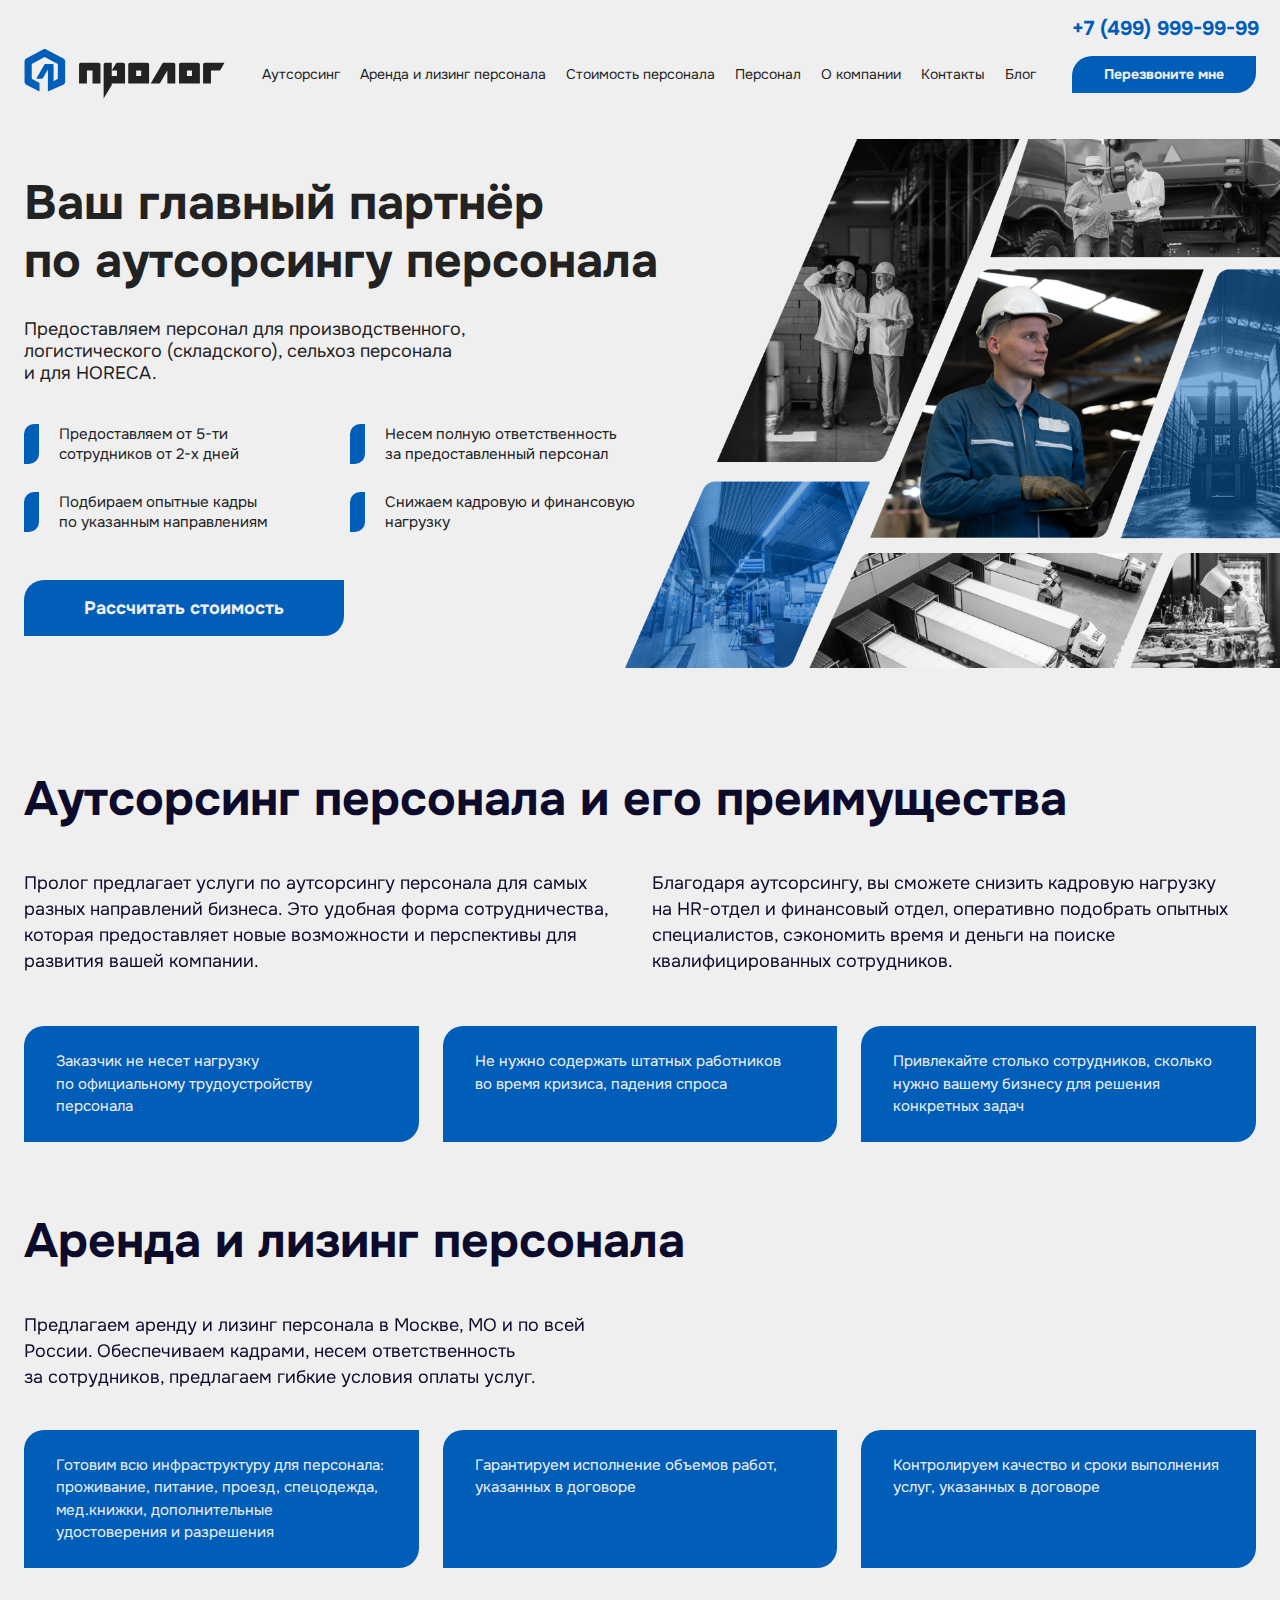
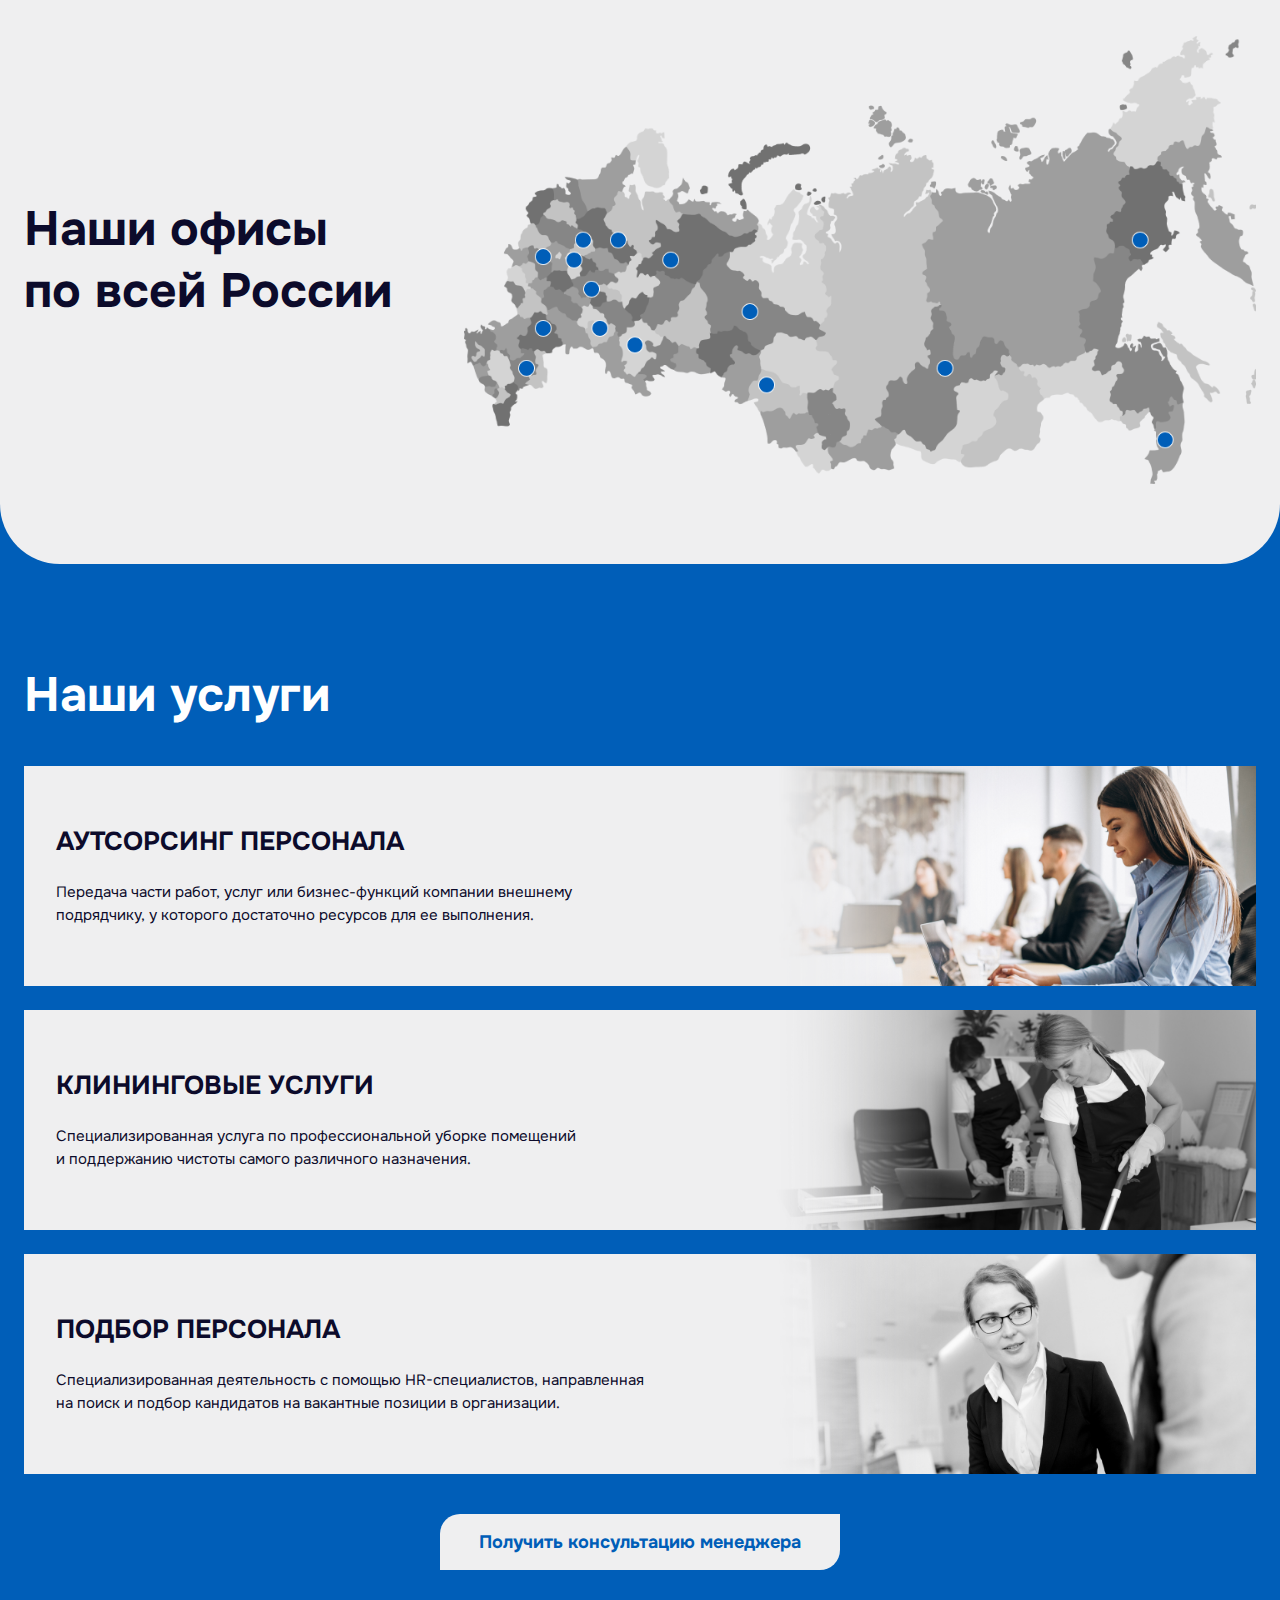
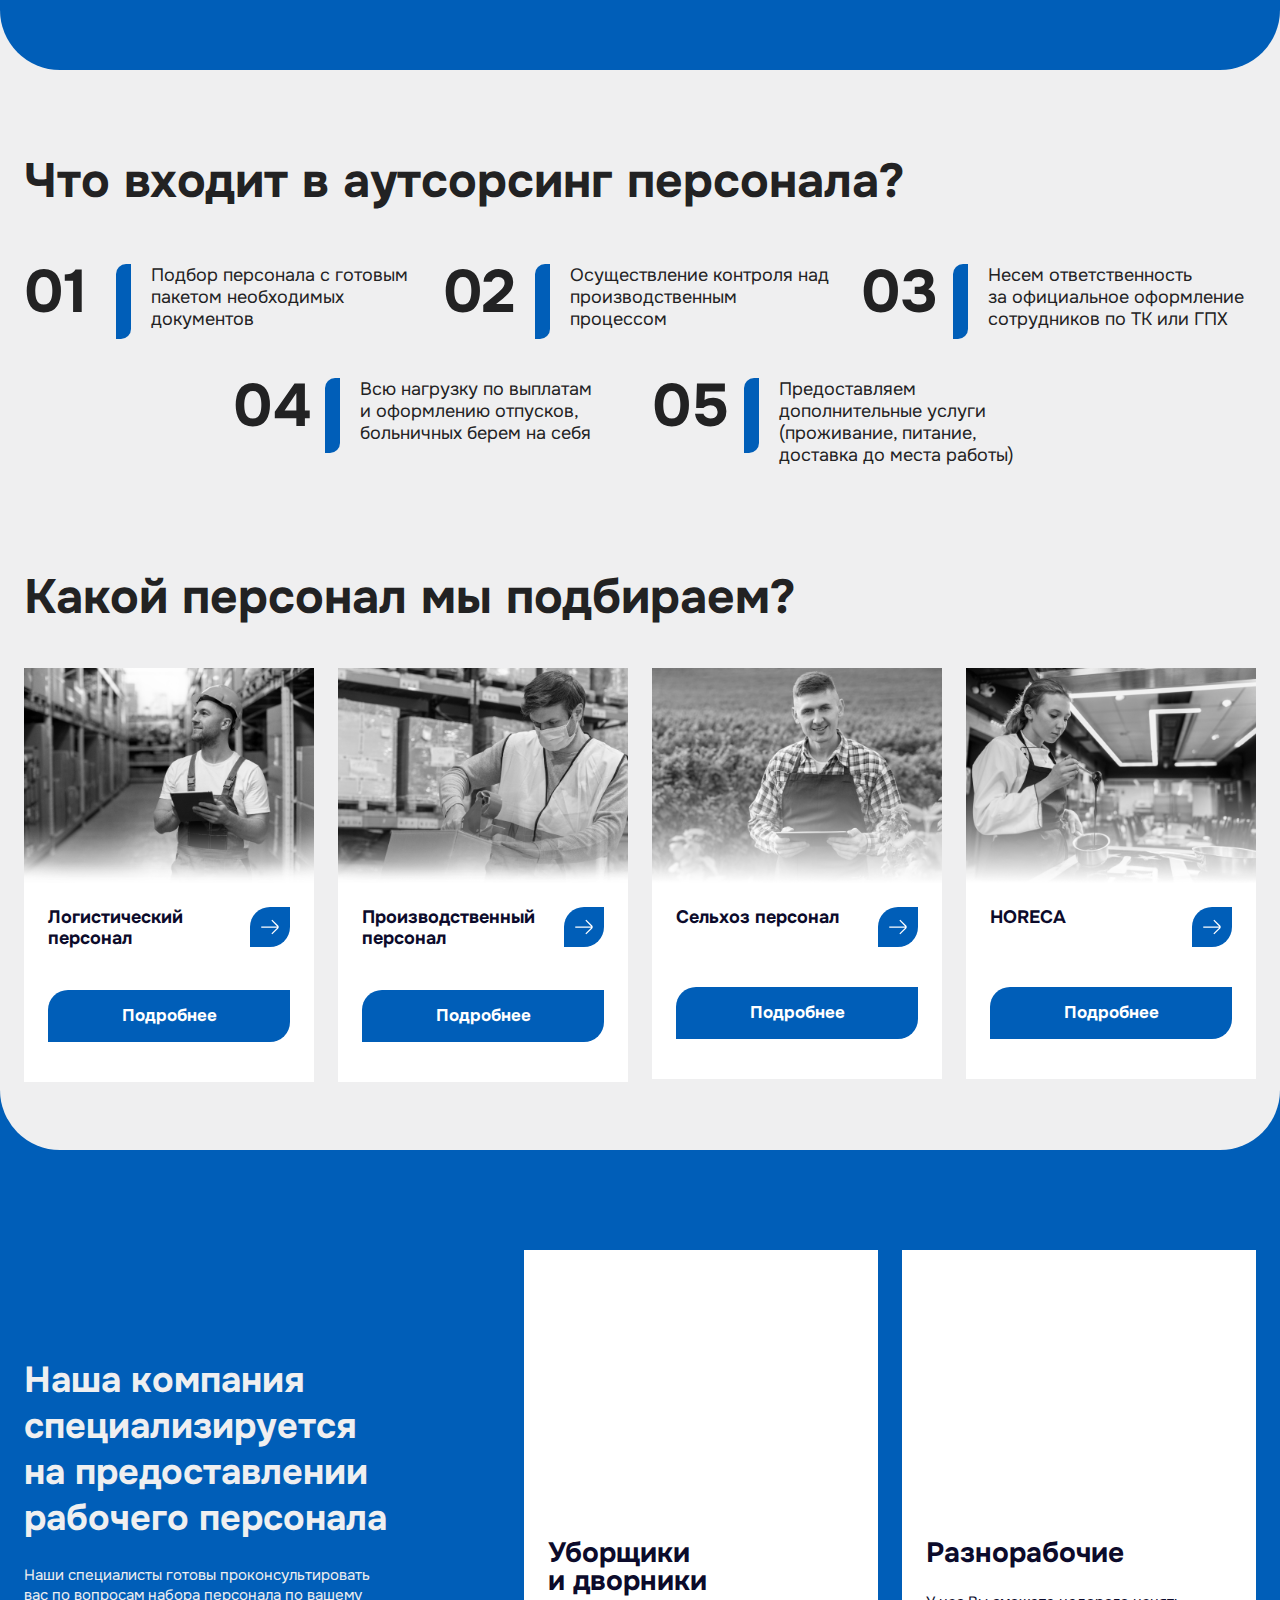
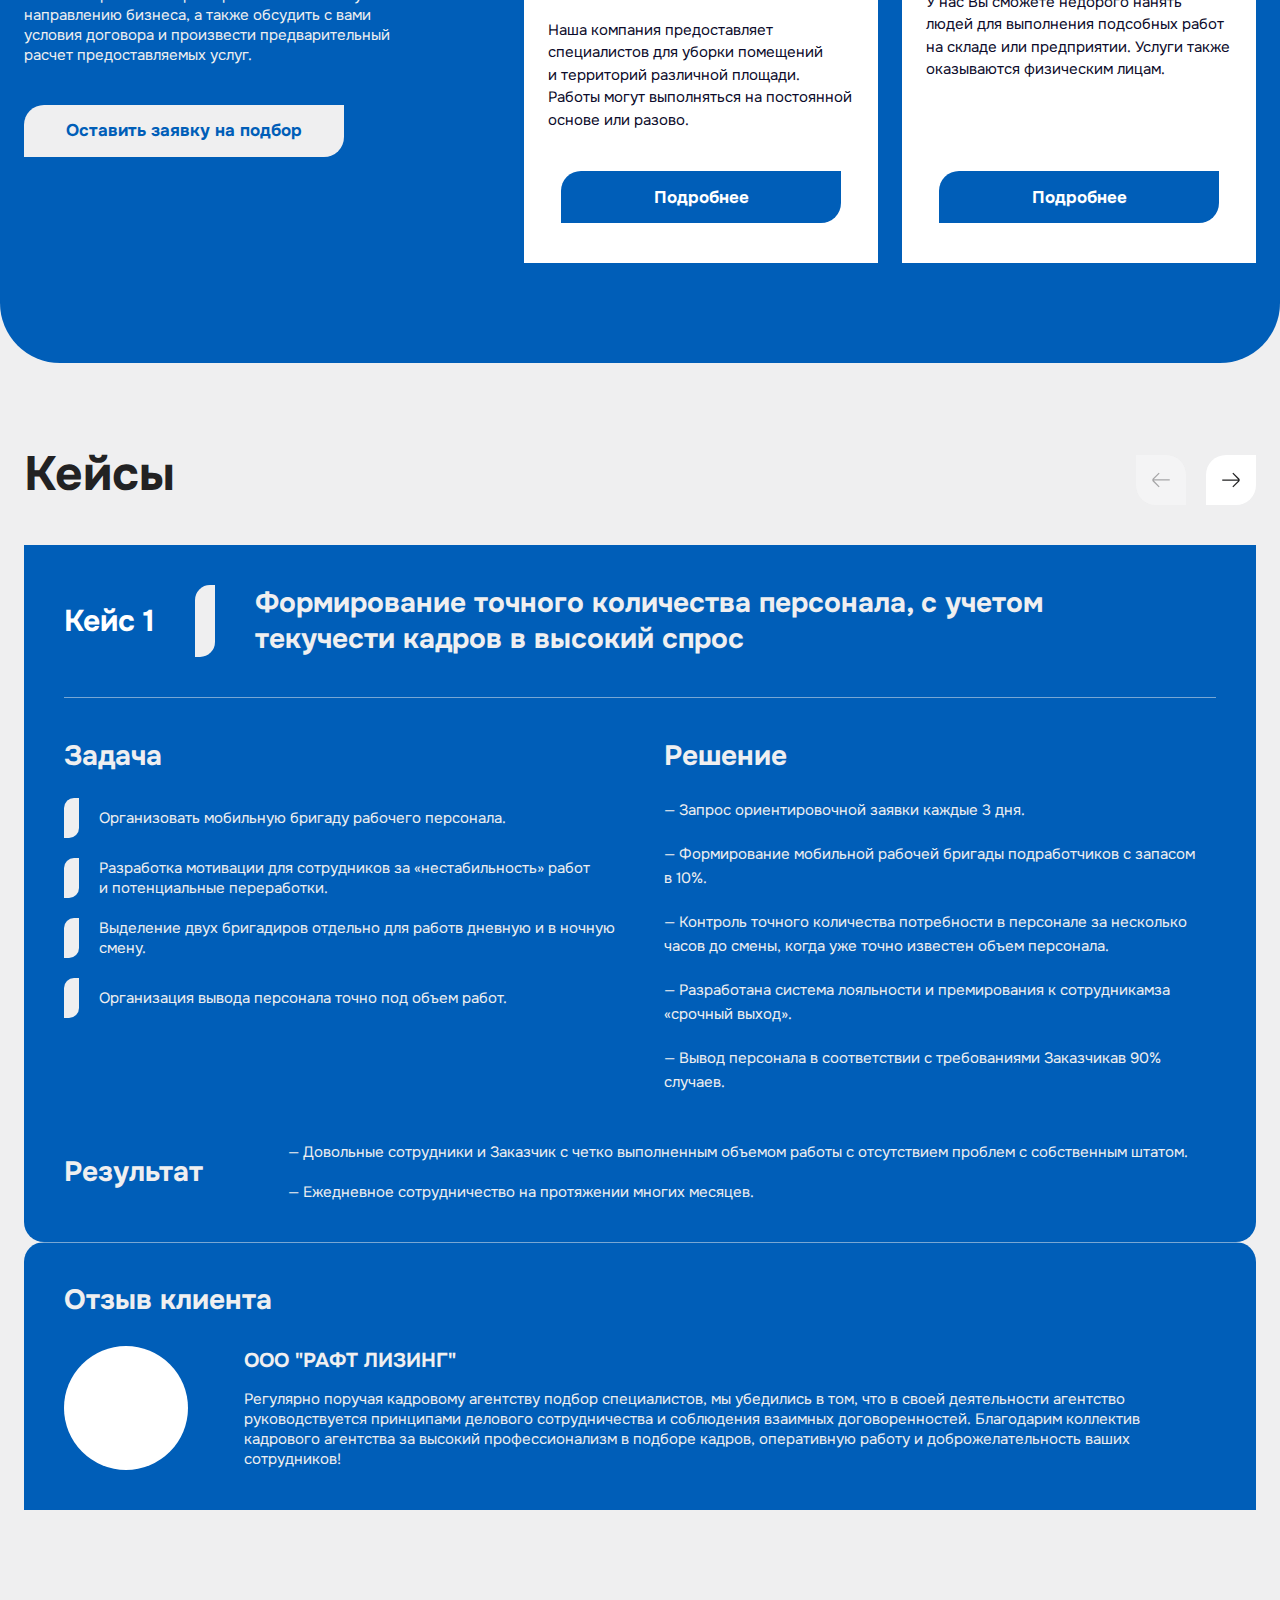
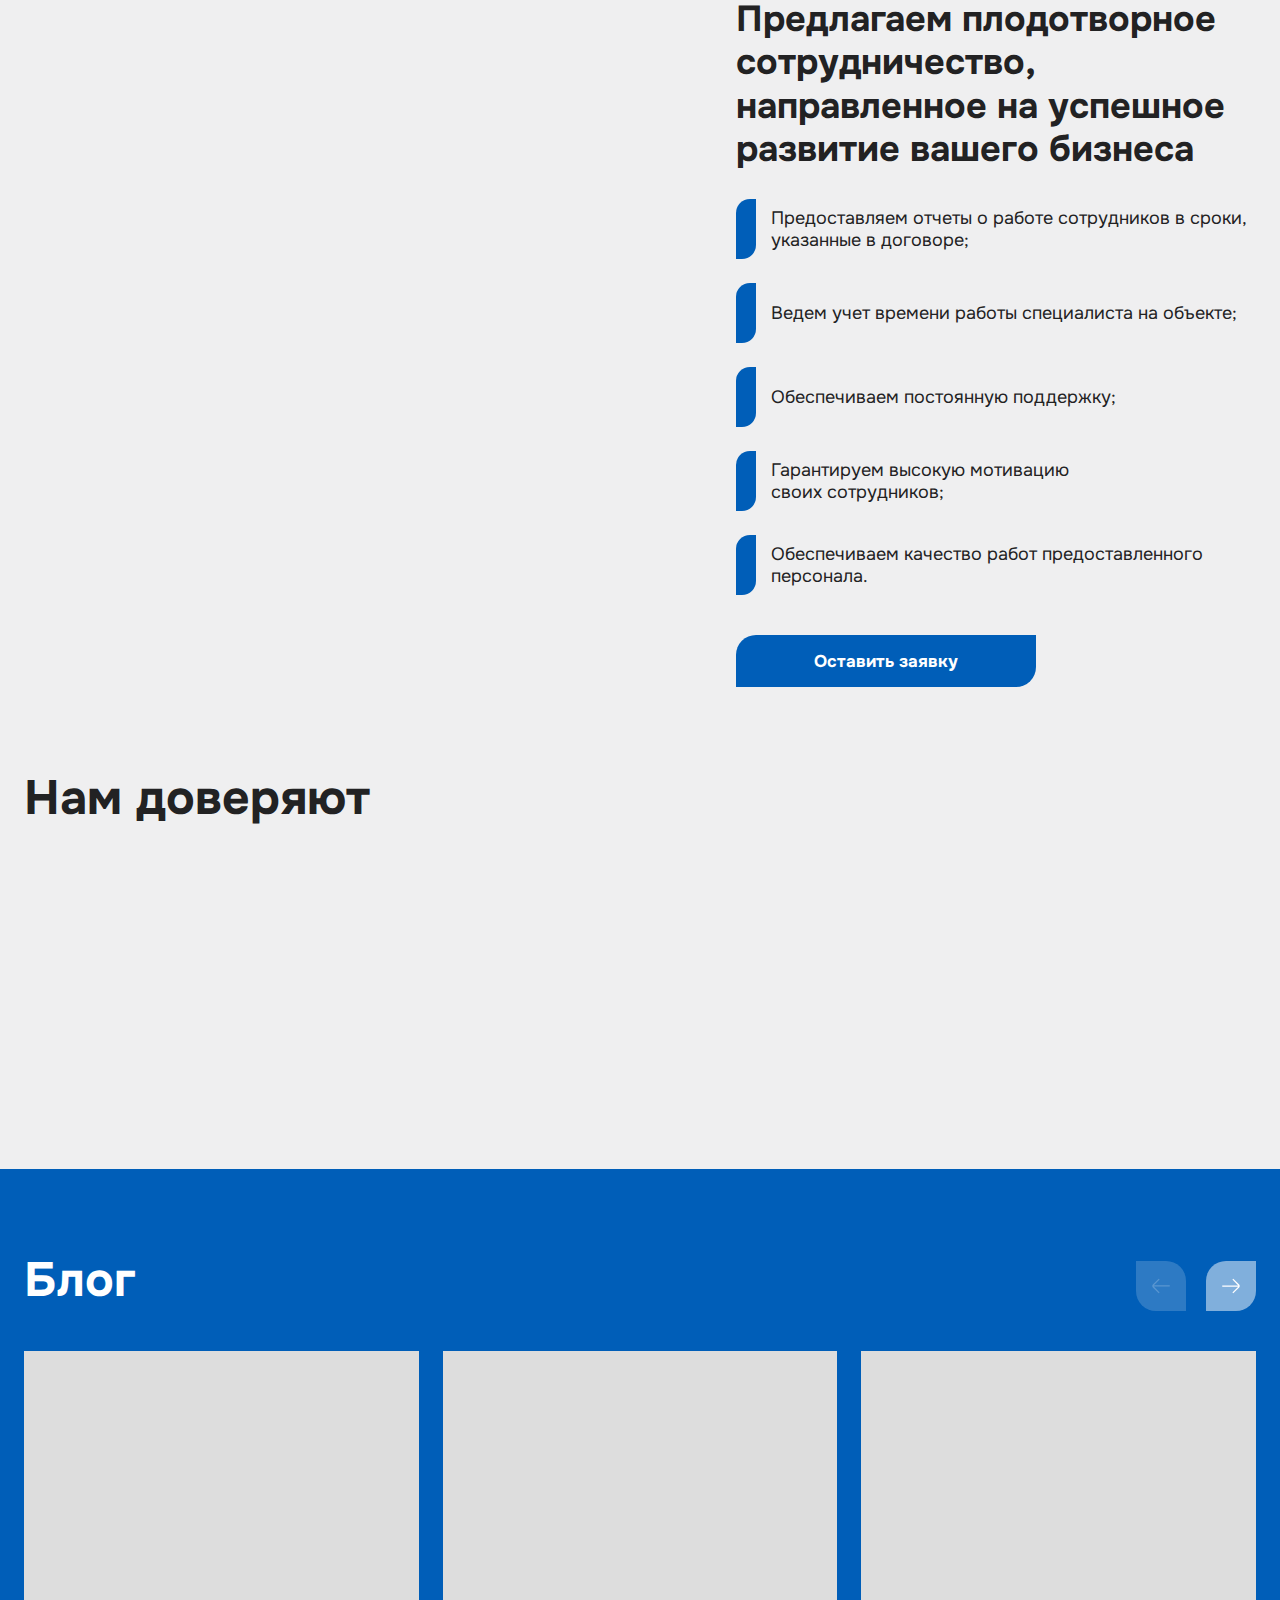
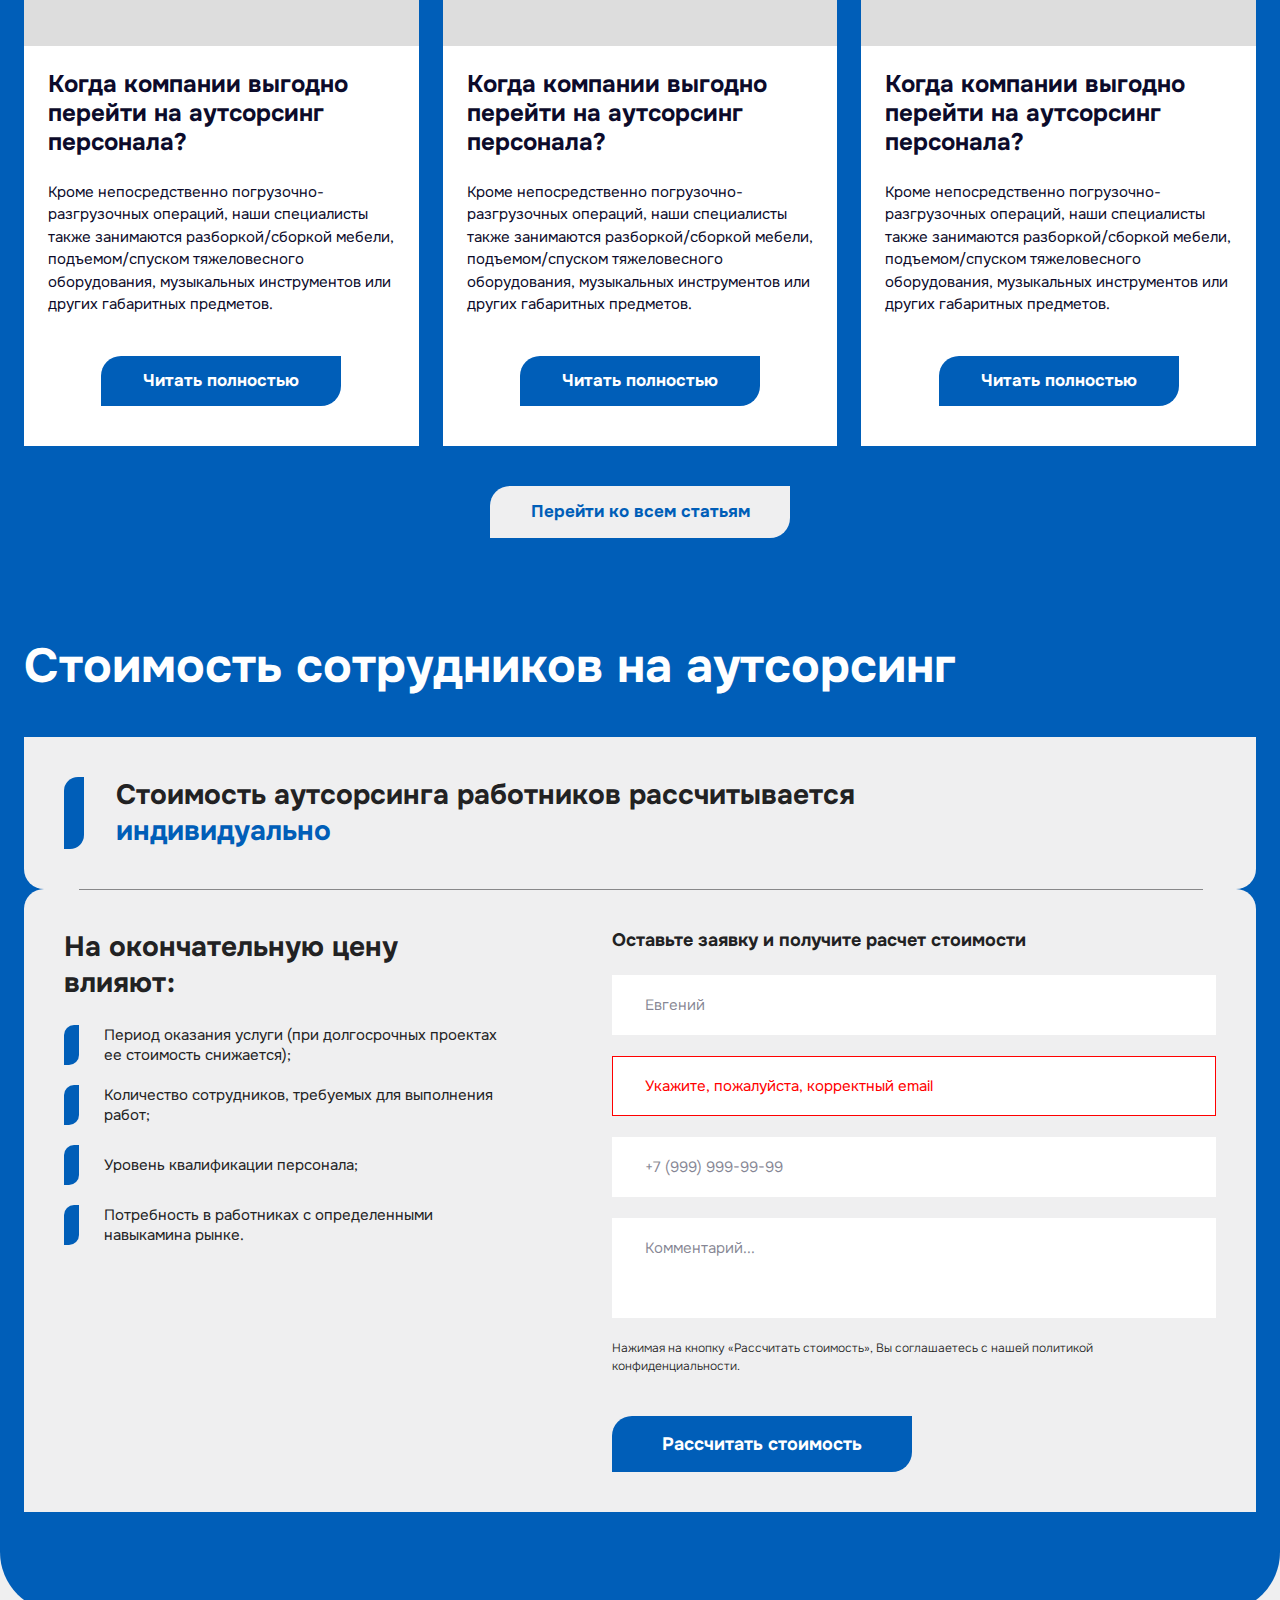
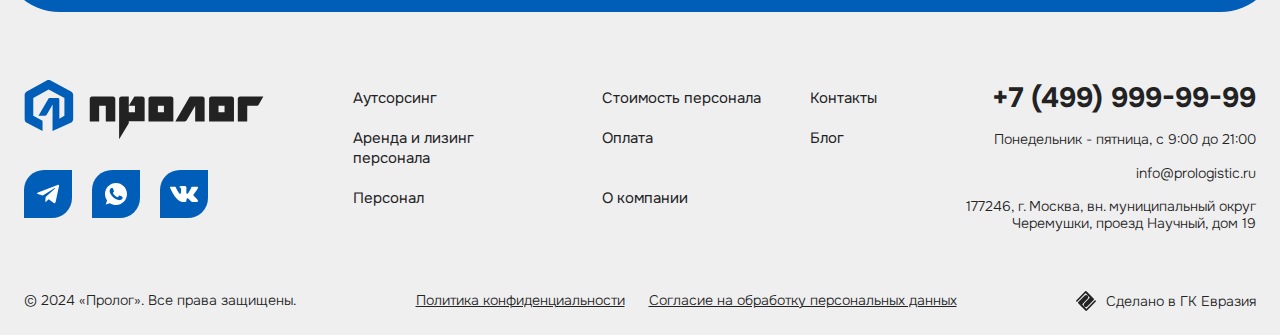
==== commit 92119cdb: "Update header" ====
--- a/index.html
+++ b/index.html
@@ -51,19 +51,19 @@
 						</div>
 
 						<nav class="menu row">
-							<div class="menu_item">
+							<div class="menu_item hide">
 								<a href="/">Аутсорсинг</a>
 							</div>
 
-							<div class="menu_item">
+							<div class="menu_item hide">
 								<a href="/">Аренда и лизинг персонала</a>
 							</div>
 
-							<div class="menu_item">
+							<div class="menu_item hide">
 								<a href="/">Стоимость персонала</a>
 							</div>
 
-							<div class="menu_item">
+							<div class="menu_item hide">
 								<a href="/">Персонал</a>
 							</div>
 
@@ -75,7 +75,7 @@
 								<a href="/">Контакты</a>
 							</div>
 
-							<div class="menu_item">
+							<div class="menu_item hide">
 								<a href="/">Блог</a>
 							</div>
 						</nav>
--- a/css/styles.css
+++ b/css/styles.css
@@ -456,6 +456,7 @@
 
     width: 40px;
     height: 40px;
+    margin-left: 24px;
 
     color: #1375ba;
 }
@@ -501,7 +502,7 @@
     top: 0;
     left: 100%;
 
-    width: 100%;
+    width: 320px;
     height: 100%;
     min-height: -moz-available;
     min-height: -webkit-fill-available;
--- a/css/response_1899.css
+++ b/css/response_1899.css
@@ -54,7 +54,19 @@
     ------------*/
     header
     {
-        padding: 28px 0;
+        padding: 49px 0 28px;
+    }
+
+
+    header .phone
+    {
+        position: absolute;
+        top: 16px;
+        right: 40px;
+
+        width: 260px;
+
+        text-align: center;
     }
 
 
@@ -64,24 +76,7 @@
 
         width: 260px;
         height: 50px;
-    }
-
-
-    @media print,
-    (max-width: 1599px)
-    {
-        header .menu,
-        header .phone,
-        header .callback_btn
-        {
-            display: none;
-        }
-
-
-        header .mob_menu_btn
-        {
-            display: flex;
-        }
+        margin-left: 0;
     }
 
 
@@ -780,10 +775,10 @@
     .direction_services .selection_btn
     {
         font-size: 18px;
-        margin-top: 40px;
 
         width: 340px;
         height: 56px;
+        margin-top: 40px;
     }
 
 
--- a/css/response_1439.css
+++ b/css/response_1439.css
@@ -29,7 +29,24 @@
     ------------*/
     header
     {
-        padding: 24px 0;
+        padding-bottom: 24px;
+    }
+
+
+    header .phone
+    {
+        right: 24px;
+
+        width: 184px;
+    }
+
+
+    header .callback_btn
+    {
+        font-size: 14px;
+
+        width: 184px;
+        height: 37px;
     }
 
 
@@ -97,6 +114,12 @@
     .first_section .btn
     {
         margin-top: 48px;
+    }
+
+
+    .first_section .bg
+    {
+        bottom: -32px;
     }
 
 
--- a/css/response_1279.css
+++ b/css/response_1279.css
@@ -50,6 +50,42 @@
 
 
 
+    /*------------
+        Header
+    ------------*/
+    header
+    {
+        padding: 24px 0;
+    }
+
+
+    header .menu .hide
+    {
+        display: none;
+    }
+
+
+    header .phone
+    {
+        position: relative;
+        top: 0;
+        right: 0;
+    }
+
+
+    header .callback_btn
+    {
+        margin-left: 24px;
+    }
+
+
+    header .mob_menu_btn
+    {
+        display: flex;
+    }
+
+
+
     /*-------------------
         First section
     -------------------*/
@@ -101,6 +137,8 @@
 
     .first_section .bg
     {
+        bottom: 0;
+
         width: calc(50% - 12px);
     }
 
--- a/css/response_1023.css
+++ b/css/response_1023.css
@@ -25,6 +25,23 @@
 
 
 
+    /*------------
+        Header
+    ------------*/
+    header .menu
+    {
+        display: none;
+    }
+
+
+    header .callback_btn,
+    header .mob_menu_btn
+    {
+        margin-left: 0;
+    }
+
+
+
     /*---------------
         Page head
     ---------------*/
--- a/css/response_767.css
+++ b/css/response_767.css
@@ -80,10 +80,27 @@
     }
 
 
+    header .phone,
+    header .callback_btn
+    {
+        display: none;
+    }
+
+
     header .mob_menu_btn .icon
     {
         width: 25px;
         height: 15px;
+    }
+
+
+
+    /*---------------
+        Mob. menu
+    ---------------*/
+    .mob_menu
+    {
+        width: 100%;
     }
 
 
